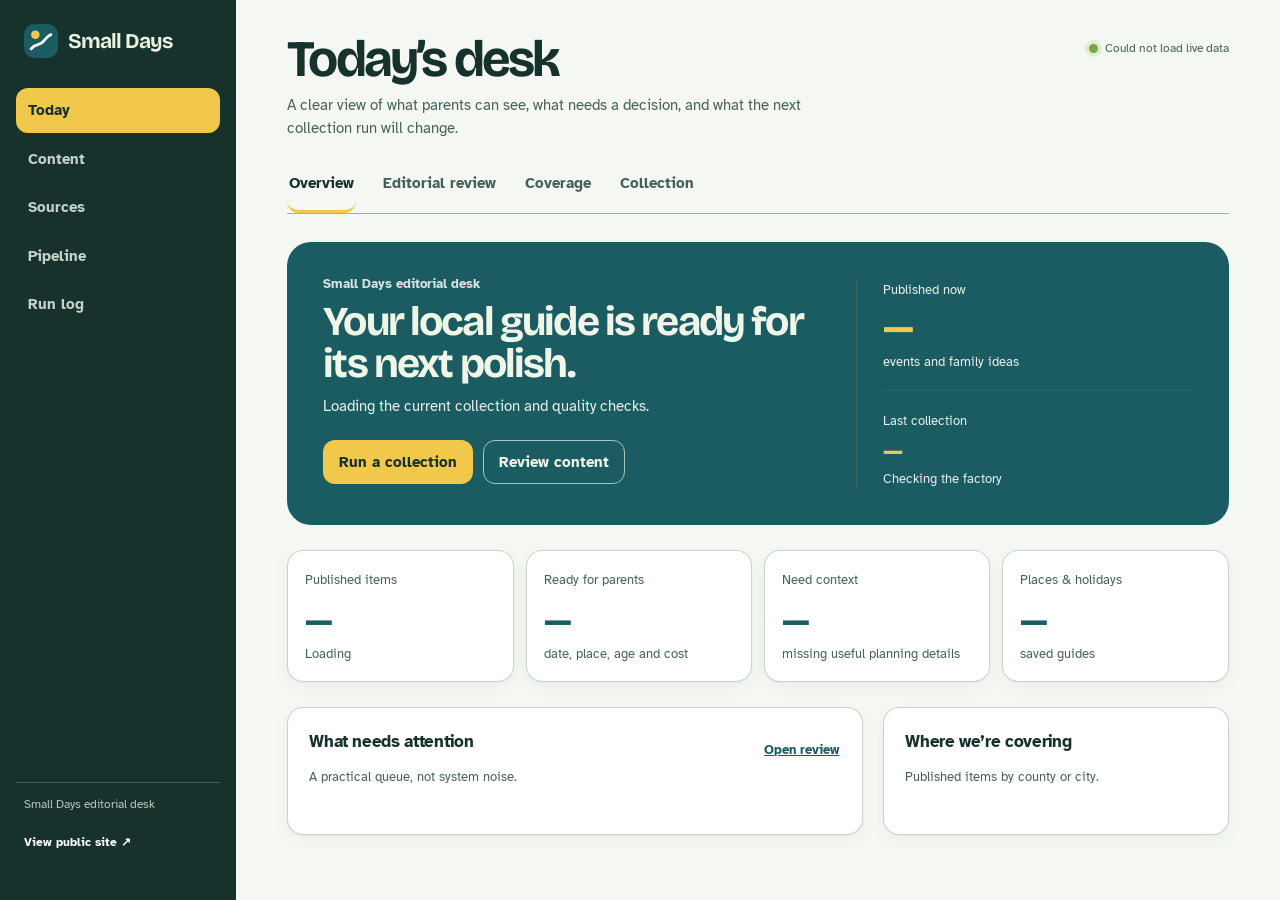
==== web/admin.html @ b8c4c082 "checkpoint: preserve prior session's audit + half-built social ingestion Uncommitted on disk before " ====
<!doctype html>
<html lang="en">
  <head>
    <meta charset="utf-8" />
    <meta name="viewport" content="width=device-width,initial-scale=1" />
    <meta name="theme-color" content="#1B5C63" />
    <title>Small Days — Editor desk</title>
    <link rel="preconnect" href="https://fonts.googleapis.com" />
    <link rel="preconnect" href="https://fonts.gstatic.com" crossorigin />
    <link
      href="https://fonts.googleapis.com/css2?family=Atkinson+Hyperlegible:wght@400;700&family=Bricolage+Grotesque:opsz,wght@12..96,500;12..96,600;12..96,700&display=swap"
      rel="stylesheet"
    />
    <link rel="icon" href="assets/small-days-mark.svg" type="image/svg+xml" />
    <style>
      :root {
        --ink: #143d35;
        --ink2: #24574b;
        --lime: #c5ec70;
        --paper: #f7f6ef;
        --white: #fffefa;
        --mist: #e7eee8;
        --line: #cbd8cf;
        --quiet: #64776f;
        --red: #a94636;
        --amber: #a8791b;
      }
      * {
        box-sizing: border-box;
      }
      body {
        margin: 0;
        background: var(--paper);
        color: var(--ink);
        font:
          15px/1.45 "DM Sans",
          sans-serif;
      }
      button,
      input {
        font: inherit;
      }
      button {
        cursor: pointer;
      }
      a {
        color: inherit;
      }
      .shell {
        min-height: 100vh;
        display: grid;
        grid-template-columns: 236px minmax(0, 1fr);
      }
      .rail {
        background: var(--ink);
        color: #eaf2df;
        padding: 24px 16px;
        display: flex;
        flex-direction: column;
        gap: 30px;
        position: sticky;
        top: 0;
        height: 100vh;
      }
      .brand {
        display: flex;
        align-items: center;
        gap: 10px;
        padding: 0 8px;
        font:
          700 20px/1 Fraunces,
          serif;
        letter-spacing: -0.04em;
      }
      .mark {
        display: grid;
        place-items: center;
        width: 29px;
        height: 29px;
        border-radius: 50% 50% 43% 50%;
        background: var(--lime);
        color: var(--ink);
        font:
          700 21px/1 Fraunces,
          serif;
      }
      .nav {
        display: grid;
        gap: 4px;
      }
      .nav button {
        text-align: left;
        border: 0;
        border-radius: 9px;
        background: transparent;
        color: #c2d2c7;
        padding: 11px 12px;
        font-weight: 600;
      }
      .nav button:hover {
        background: #24574b;
        color: #fff;
      }
      .nav button.active {
        background: var(--lime);
        color: var(--ink);
      }
      .rail-foot {
        margin-top: auto;
        padding: 12px 8px;
        border-top: 1px solid #346257;
        color: #b7c8ba;
        font-size: 12px;
      }
      .rail-foot a {
        display: block;
        margin-top: 7px;
        color: #fff;
        text-decoration: none;
        font-weight: 700;
      }
      .page {
        min-width: 0;
        padding: 34px clamp(18px, 4vw, 58px) 56px;
        max-width: 1500px;
      }
      .top {
        display: flex;
        justify-content: space-between;
        gap: 20px;
        align-items: flex-start;
        margin-bottom: 30px;
      }
      h1 {
        margin: 0;
        font:
          600 clamp(34px, 4vw, 54px) / 0.98 Fraunces,
          serif;
        letter-spacing: -0.055em;
      }
      .sub {
        margin: 10px 0 0;
        max-width: 580px;
        color: var(--quiet);
      }
      .live {
        display: flex;
        align-items: center;
        gap: 7px;
        white-space: nowrap;
        padding-top: 5px;
        color: var(--quiet);
        font-size: 12px;
      }
      .dot {
        width: 9px;
        height: 9px;
        border-radius: 50%;
        background: #75a74a;
        box-shadow: 0 0 0 4px #e1efd0;
      }
      .tabs {
        display: flex;
        gap: 5px;
        border-bottom: 1px solid var(--line);
        margin-bottom: 28px;
        overflow: auto;
      }
      .tab {
        border: 0;
        background: none;
        padding: 0 2px 12px;
        margin-right: 20px;
        color: var(--quiet);
        font-weight: 600;
        white-space: nowrap;
        border-bottom: 3px solid transparent;
      }
      .tab.active {
        color: var(--ink);
        border-color: var(--lime);
      }
      .view {
        display: none;
      }
      .view.active {
        display: block;
      }
      .hero {
        background: var(--ink);
        color: #eff6e8;
        border-radius: 20px;
        padding: clamp(22px, 3vw, 36px);
        display: grid;
        grid-template-columns: minmax(0, 1.2fr) minmax(230px, 0.8fr);
        gap: 28px;
        margin-bottom: 25px;
      }
      .eyebrow {
        color: #a9c6b6;
        font:
          500 11px/1 "DM Mono",
          monospace;
      }
      .hero h2 {
        margin: 10px 0;
        font:
          600 clamp(26px, 3.2vw, 41px) / 1.02 Fraunces,
          serif;
        letter-spacing: -0.045em;
      }
      .hero p {
        color: #c5d7cc;
        max-width: 570px;
        margin: 0;
      }
      .actions {
        margin-top: 23px;
        display: flex;
        gap: 10px;
        flex-wrap: wrap;
      }
      .button {
        min-height: 43px;
        border: 1px solid transparent;
        border-radius: 9px;
        padding: 0 15px;
        font-weight: 700;
      }
      .primary {
        background: var(--lime);
        color: var(--ink);
      }
      .secondary {
        background: transparent;
        border-color: #608074;
        color: #eff6e8;
      }
      .pulse {
        align-self: end;
        border-left: 1px solid #38665a;
        padding-left: 26px;
      }
      .pulse b {
        display: block;
        margin: 7px 0 3px;
        font:
          600 39px/1 Fraunces,
          serif;
        color: var(--lime);
        letter-spacing: -0.05em;
      }
      .pulse span {
        color: #b9cfc0;
        font-size: 13px;
      }
      .pulse hr {
        border: 0;
        border-top: 1px solid #38665a;
        margin: 18px 0;
      }
      .metrics {
        display: grid;
        grid-template-columns: repeat(4, 1fr);
        gap: 12px;
        margin: 0 0 25px;
      }
      .metric,
      .panel {
        background: var(--white);
        border: 1px solid var(--line);
        border-radius: 14px;
      }
      .metric {
        padding: 17px;
        min-height: 123px;
      }
      .metric b {
        display: block;
        margin: 12px 0 4px;
        font:
          600 35px/1 Fraunces,
          serif;
        letter-spacing: -0.05em;
      }
      .metric span {
        color: var(--quiet);
        font-size: 13px;
      }
      .good {
        color: #477a41;
      }
      .warn {
        color: var(--amber);
      }
      .two {
        display: grid;
        grid-template-columns: 1.25fr 0.75fr;
        gap: 20px;
      }
      .panel {
        padding: 21px;
        min-width: 0;
      }
      .panel h3 {
        margin: 0;
        font-size: 17px;
        letter-spacing: -0.02em;
      }
      .head {
        display: flex;
        gap: 10px;
        justify-content: space-between;
        align-items: start;
        margin-bottom: 10px;
      }
      .muted,
      .section-copy {
        color: var(--quiet);
        font-size: 13px;
      }
      .link {
        border: 0;
        background: none;
        color: var(--ink2);
        text-decoration: underline;
        font-size: 13px;
        font-weight: 700;
        padding: 2px;
      }
      .queue {
        display: grid;
      }
      .queue-item {
        display: grid;
        grid-template-columns: 9px minmax(0, 1fr) auto;
        align-items: center;
        gap: 11px;
        padding: 14px 0;
        border-top: 1px solid var(--mist);
      }
      .queue-item:first-child {
        border-top: 0;
      }
      .flag {
        width: 8px;
        height: 8px;
        border-radius: 50%;
        background: var(--amber);
      }
      .flag.red {
        background: var(--red);
      }
      .queue-title {
        font-weight: 700;
      }
      .queue-detail {
        color: var(--quiet);
        font-size: 12px;
        margin-top: 2px;
      }
      .count {
        font:
          500 12px/1 "DM Mono",
          monospace;
        color: var(--quiet);
      }
      .coverage {
        padding-top: 3px;
        display: grid;
        gap: 14px;
      }
      .coverage-row {
        display: grid;
        grid-template-columns: 92px 1fr 32px;
        gap: 10px;
        align-items: center;
        font-size: 13px;
      }
      .bar {
        height: 7px;
        background: var(--mist);
        border-radius: 99px;
        overflow: hidden;
      }
      .bar i {
        display: block;
        height: 100%;
        background: var(--ink2);
        border-radius: 99px;
      }
      .coverage-row em {
        font-style: normal;
        color: var(--quiet);
        text-align: right;
        font:
          11px "DM Mono",
          monospace;
      }
      .section-title {
        margin: 0 0 6px;
        font:
          600 29px/1 Fraunces,
          serif;
        letter-spacing: -0.04em;
      }
      .section-copy {
        margin: 0 0 20px;
      }
      .filterbar {
        display: flex;
        gap: 9px;
        justify-content: space-between;
        align-items: center;
        margin-bottom: 17px;
        flex-wrap: wrap;
      }
      .search {
        min-height: 42px;
        width: min(100%, 340px);
        padding: 0 12px;
        border: 1px solid var(--line);
        border-radius: 8px;
        background: #fff;
        color: var(--ink);
      }
      .filters {
        display: flex;
        gap: 7px;
        flex-wrap: wrap;
      }
      .chip {
        border: 1px solid var(--line);
        background: #fff;
        border-radius: 99px;
        padding: 7px 11px;
        color: var(--ink);
        font-size: 12px;
        font-weight: 600;
      }
      .chip.active {
        background: var(--ink);
        color: #fff;
        border-color: var(--ink);
      }
      .table-wrap {
        overflow: auto;
        border: 1px solid var(--line);
        border-radius: 12px;
        background: var(--white);
      }
      table {
        border-collapse: collapse;
        width: 100%;
        min-width: 700px;
      }
      th {
        text-align: left;
        color: var(--quiet);
        font:
          500 10px "DM Mono",
          monospace;
        letter-spacing: 0.03em;
        padding: 13px 15px;
        border-bottom: 1px solid var(--line);
      }
      td {
        padding: 14px 15px;
        border-bottom: 1px solid var(--mist);
        vertical-align: top;
      }
      tr:last-child td {
        border: 0;
      }
      .item-title {
        font-weight: 700;
        max-width: 330px;
      }
      .item-sub {
        font-size: 12px;
        color: var(--quiet);
        margin-top: 3px;
        max-width: 380px;
        white-space: nowrap;
        overflow: hidden;
        text-overflow: ellipsis;
      }
      .tag {
        display: inline-block;
        padding: 3px 7px;
        border-radius: 5px;
        background: var(--mist);
        color: var(--ink2);
        font-size: 11px;
        font-weight: 700;
      }
      .tag.missing {
        background: #f8edd0;
        color: #855e13;
      }
      .status {
        font:
          500 11px "DM Mono",
          monospace;
      }
      .status.ok {
        color: #477a41;
      }
      .status.issue {
        color: var(--amber);
      }
      .source-grid {
        display: grid;
        grid-template-columns: repeat(3, 1fr);
        gap: 12px;
      }
      .source {
        border: 1px solid var(--line);
        border-radius: 12px;
        padding: 16px;
        background: var(--white);
      }
      .source b {
        display: block;
        font-size: 15px;
      }
      .source p {
        font-size: 12px;
        color: var(--quiet);
        margin: 4px 0 13px;
      }
      .source a {
        font-size: 12px;
        color: var(--ink2);
        word-break: break-word;
      }
      .source-meta {
        display: flex;
        justify-content: space-between;
        gap: 5px;
        border-top: 1px solid var(--mist);
        padding-top: 10px;
        font-size: 11px;
        color: var(--quiet);
      }
      .stage {
        display: grid;
        grid-template-columns: 24px 1fr auto;
        gap: 11px;
        padding: 15px 0;
        border-bottom: 1px solid var(--mist);
        align-items: center;
      }
      .stage:last-child {
        border: 0;
      }
      .stage-num {
        font:
          500 11px "DM Mono",
          monospace;
        color: var(--quiet);
      }
      .stage b {
        font-size: 14px;
      }
      .stage span {
        font-size: 12px;
        color: var(--quiet);
      }
      .log {
        max-height: 440px;
        overflow: auto;
        background: #102d27;
        color: #d8e6d6;
        border-radius: 10px;
        padding: 16px;
        font:
          12px/1.7 "DM Mono",
          monospace;
        white-space: pre-wrap;
      }
      .empty {
        padding: 30px;
        color: var(--quiet);
        text-align: center;
      }
      .toast {
        position: fixed;
        right: 18px;
        bottom: 18px;
        z-index: 5;
        background: var(--ink);
        color: #fff;
        padding: 12px 15px;
        border-radius: 9px;
        box-shadow: 0 10px 24px #173f3533;
        display: none;
      }
      .toast.show {
        display: block;
      }
      @media (max-width: 900px) {
        .shell {
          grid-template-columns: 1fr;
        }
        .rail {
          height: auto;
          position: static;
          padding: 15px 17px;
          gap: 13px;
        }
        .rail-foot {
          display: none;
        }
        .nav {
          display: flex;
          overflow: auto;
          margin: 0 -5px;
        }
        .nav button {
          white-space: nowrap;
          padding: 8px 10px;
        }
        .page {
          padding: 25px 18px 44px;
        }
        .hero,
        .two {
          grid-template-columns: 1fr;
        }
        .pulse {
          border-left: 0;
          border-top: 1px solid #38665a;
          padding: 18px 0 0;
        }
        .metrics {
          grid-template-columns: repeat(2, 1fr);
        }
        .source-grid {
          grid-template-columns: repeat(2, 1fr);
        }
      }
      @media (max-width: 520px) {
        .top {
          display: block;
        }
        .live {
          margin-top: 12px;
        }
        .metric {
          padding: 14px;
          min-height: 110px;
        }
        .metric b {
          font-size: 29px;
        }
        .hero {
          border-radius: 15px;
          padding: 21px;
        }
        .tabs {
          margin-right: -18px;
        }
        .source-grid {
          grid-template-columns: 1fr;
        }
        .button {
          flex: 1;
        }
        .filterbar {
          align-items: stretch;
        }
        .search {
          width: 100%;
        }
      }
      @media (prefers-reduced-motion: reduce) {
        * {
          scroll-behavior: auto !important;
          transition: none !important;
        }
      }
    </style>
    <link rel="stylesheet" href="admin-brand.css?v=2" />
  </head>
  <body>
    <div class="shell">
      <aside class="rail">
        <div class="brand">
          <span class="mark"><img src="assets/small-days-mark.svg" alt="" /></span>
          Small Days
        </div>
        <nav class="nav" aria-label="Editor desk">
          <button class="active" data-view="desk">Today</button
          ><button data-view="content">Content</button
          ><button data-view="sources">Sources</button
          ><button data-view="pipeline">Pipeline</button
          ><button data-view="logs">Run log</button>
        </nav>
        <div class="rail-foot">
          Small Days editorial desk<a href="/kidsevents/" target="_blank" rel="noopener"
            >View public site ↗</a
          >
        </div>
      </aside>
      <main class="page">
        <header class="top">
          <div>
            <h1 id="page-title">Today’s desk</h1>
            <p class="sub" id="page-subtitle">
              A clear view of what parents can see, what needs a decision, and
              what the next collection run will change.
            </p>
          </div>
          <div class="live">
            <i class="dot"></i><span id="refresh-label">Loading live data</span>
          </div>
        </header>
        <div class="tabs">
          <button class="tab active" data-view="desk">Overview</button
          ><button class="tab" data-view="content">Editorial review</button
          ><button class="tab" data-view="sources">Coverage</button
          ><button class="tab" data-view="pipeline">Collection</button>
        </div>
        <section class="view active" id="view-desk">
          <div class="hero">
            <div>
              <div class="eyebrow">Small Days editorial desk</div>
              <h2 id="desk-title">
                Your local guide is ready for its next polish.
              </h2>
              <p id="desk-copy">
                Loading the current collection and quality checks.
              </p>
              <div class="actions">
                <button class="button primary run">Run a collection</button
                ><button class="button secondary" data-view="content">
                  Review content
                </button>
              </div>
            </div>
            <aside class="pulse">
              <span>Published now</span><b id="hero-total">—</b
              ><span>events and family ideas</span>
              <hr />
              <span>Last collection</span
              ><b id="hero-last" style="font-size: 25px">—</b
              ><span id="hero-result">Checking the factory</span>
            </aside>
          </div>
          <div class="metrics">
            <article class="metric">
              <span>Published items</span><b id="m-total">—</b
              ><span id="m-total-note">Loading</span>
            </article>
            <article class="metric">
              <span>Ready for parents</span><b class="good" id="m-ready">—</b
              ><span>date, place, age and cost</span>
            </article>
            <article class="metric">
              <span>Need context</span><b class="warn" id="m-context">—</b
              ><span>missing useful planning details</span>
            </article>
            <article class="metric">
              <span>Places & holidays</span><b id="m-holidays">—</b
              ><span>saved guides</span>
            </article>
          </div>
          <div class="two">
            <section class="panel">
              <div class="head">
                <div>
                  <h3>What needs attention</h3>
                  <p class="muted">A practical queue, not system noise.</p>
                </div>
                <button class="link" data-view="content">Open review</button>
              </div>
              <div class="queue" id="attention"></div>
            </section>
            <section class="panel">
              <div class="head">
                <div>
                  <h3>Where we’re covering</h3>
                  <p class="muted">Published items by county or city.</p>
                </div>
              </div>
              <div class="coverage" id="coverage"></div>
            </section>
          </div>
        </section>
        <section class="view" id="view-content">
          <h2 class="section-title">Editorial review</h2>
          <p class="section-copy">
            Check the facts families use to choose: timing, place, age fit,
            price and original source.
          </p>
          <div class="filterbar">
            <input
              class="search"
              id="search"
              aria-label="Search title, place or county"
              placeholder="Search title, place, county…"
              type="search"
            />
            <div class="filters">
              <button class="chip active" data-filter="all">
                All <span id="all-count"></span></button
              ><button class="chip" data-filter="needs">
                Need details <span id="need-count"></span></button
              ><button class="chip" data-filter="ready">Ready</button>
            </div>
          </div>
          <div class="table-wrap">
            <table>
              <thead>
                <tr>
                  <th>Listing</th>
                  <th>When</th>
                  <th>Family details</th>
                  <th>Source</th>
                  <th>Quality</th>
                </tr>
              </thead>
              <tbody id="events"></tbody>
            </table>
          </div>
        </section>
        <section class="view" id="view-sources">
          <h2 class="section-title">Coverage map</h2>
          <p class="section-copy">
            These sites currently feed discovery. Being listed here does not
            make an item publish-ready.
          </p>
          <div class="metrics">
            <article class="metric">
              <span>Discovery sources</span><b id="s-total">—</b
              ><span>across <span id="s-regions">—</span> regions</span>
            </article>
            <article class="metric">
              <span>Sources represented</span><b id="s-used">—</b
              ><span>in published content</span>
            </article>
            <article class="metric">
              <span>Social import</span><b class="warn">Paused</b
              ><span>awaiting account session</span>
            </article>
            <article class="metric">
              <span>Holidays</span><b id="s-holidays">—</b
              ><span>curated ideas</span>
            </article>
          </div>
          <div class="source-grid" id="sources"></div>
        </section>
        <section class="view" id="view-pipeline">
          <div class="head">
            <div>
              <h2 class="section-title">Collection run</h2>
              <p class="section-copy">
                Web discovery and extraction only. Social collections remain in
                review until account access is restored.
              </p>
            </div>
            <button class="button primary run">Run a collection</button>
          </div>
          <div class="two">
            <section class="panel">
              <h3>Run status</h3>
              <div id="stages"></div>
            </section>
            <section class="panel">
              <h3>Recent runs</h3>
              <div id="history"></div>
            </section>
          </div>
        </section>
        <section class="view" id="view-logs">
          <div class="head">
            <div>
              <h2 class="section-title">Run log</h2>
              <p class="section-copy">
                The latest collection output, useful when a source needs
                attention.
              </p>
            </div>
            <button class="button secondary" id="refresh-log">Refresh</button>
          </div>
          <div class="log" id="log">Loading…</div>
        </section>
      </main>
    </div>
    <div class="toast" id="toast" role="status" aria-live="polite"></div>
    <script>
      (() => {
        const match = location.pathname.match(/^(.*)\/admin/),
          API = match ? match[1] : "";
        $ = (s) => document.querySelector(s);
        const esc = (v) =>
          String(v || "").replace(
            /[&<>"']/g,
            (c) =>
              ({ "&": "&amp;", "<": "&lt;", ">": "&gt;", '"': "&quot;" })[c],
          );
        let S = { events: [], sources: [], holidays: [], filter: "all" };
        const get = async (u, o) => {
            let r = await fetch(u, o);
            if (!r.ok) throw Error(r.status);
            return r.json();
          },
          src = (e) =>
            (e.source || "Unknown").split(":")[0].replace(/[_-]/g, " "),
          place = (e) => !!(e.venue_name || e.city || e.county),
          ready = (e) => !!(e.start_date && place(e) && e.age_group && e.cost),
          ago = (v) => {
            if (!v) return "Not recorded";
            let n = Date.now() - new Date(v);
            let h = Math.floor(n / 36e5);
            return h < 1
              ? "just now"
              : h < 24
                ? h + "h ago"
                : Math.floor(h / 24) + "d ago";
          },
          toast = (t) => {
            let e = $("#toast");
            e.textContent = t;
            e.classList.add("show");
            setTimeout(() => e.classList.remove("show"), 3500);
          };
        function view(n) {
          document
            .querySelectorAll(".view")
            .forEach((e) => e.classList.toggle("active", e.id === "view-" + n));
          document.querySelectorAll("[data-view]").forEach((e) => {
            const active = e.dataset.view === n;
            e.classList.toggle("active", active);
            e.setAttribute("aria-pressed", String(active));
          });
          let x = {
            desk: [
              "Today’s desk",
              "A clear view of what parents can see, what needs a decision, and what the next collection run will change.",
            ],
            content: [
              "Editorial review",
              "The details that turn a listing into a confident family plan.",
            ],
            sources: [
              "Coverage map",
              "See what is feeding Small Days and where the feed is thin.",
            ],
            pipeline: [
              "Collection run",
              "Run and monitor the web collection pipeline.",
            ],
            logs: ["Run log", "The latest system output, in one place."],
          }[n];
          $("#page-title").textContent = x[0];
          $("#page-subtitle").textContent = x[1];
          if (n === "logs") logs();
          scrollTo({ top: 0 });
        }
        function dashboard() {
          let e = S.events,
            total = e.length,
            date = e.filter((x) => x.start_date).length,
            loc = e.filter(place).length,
            age = e.filter((x) => x.age_group).length,
            cost = e.filter((x) => x.cost).length,
            full = e.filter(ready).length;
          $("#hero-total").textContent = total;
          $("#hero-last").textContent = ago(S.status?.last_run);
          $("#hero-result").textContent =
            S.status?.last_run_result ||
            (S.status?.factory_timer === "active"
              ? "Scheduled collection is on"
              : "Collection is not scheduled");
          $("#m-total").textContent = total;
          $("#m-total-note").textContent =
            `from ${Object.keys(S.stats?.sources_by_type || {}).length} represented sources`;
          $("#m-ready").textContent = full;
          $("#m-context").textContent = total - full;
          $("#m-holidays").textContent = S.holidays.length;
          $("#desk-title").textContent = total
            ? `${total} things to do are live. Make the next run more useful, not just bigger.`
            : "Start with a first collection of family plans.";
          $("#desk-copy").textContent = total
            ? `${date} have a date, ${loc} have a place and ${full} have the full parent-facing essentials.`
            : "Run a collection to build the first editorial queue.";
          let q = [
            [
              "Listings without a date",
              total - date,
              "Families cannot plan these yet",
              "red",
            ],
            [
              "Listings without an age range",
              total - age,
              "Add a broad fit such as “3–7” or “all ages”",
              "",
            ],
            [
              "Listings without price details",
              total - cost,
              "Add free, paid or “check source”",
              "",
            ],
            [
              "Listings without a usable location",
              total - loc,
              "Add a venue, town or county",
              "",
            ],
          ];
          $("#attention").innerHTML = q
            .map(
              (x) =>
                `<div class="queue-item"><i class="flag ${x[3]}"></i><div><div class="queue-title">${x[0]}</div><div class="queue-detail">${x[2]}</div></div><span class="count">${x[1]}</span></div>`,
            )
            .join("");
          let g = {};
          e.forEach((x) => {
            let k = x.county || x.city || "Location missing";
            g[k] = (g[k] || 0) + 1;
          });
          let m = Math.max(1, ...Object.values(g));
          $("#coverage").innerHTML =
            Object.entries(g)
              .sort((a, b) => b[1] - a[1])
              .slice(0, 6)
              .map(
                ([k, v]) =>
                  `<div class="coverage-row"><span>${esc(k)}</span><div class="bar"><i style="width:${(100 * v) / m}%"></i></div><em>${v}</em></div>`,
              )
              .join("") ||
            '<div class="empty">No locations available yet.</div>';
        }
        function events() {
          let q = $("#search").value.toLowerCase(),
            e = S.events.filter((x) => {
              let t = [
                x.title,
                x.venue_name,
                x.city,
                x.county,
                x.description,
                src(x),
              ]
                .join(" ")
                .toLowerCase();
              return (
                (!q || t.includes(q)) &&
                (S.filter === "all" ||
                  (S.filter === "ready" && ready(x)) ||
                  (S.filter === "needs" && !ready(x)))
              );
            });
          $("#all-count").textContent = S.events.length;
          $("#need-count").textContent = S.events.filter(
            (x) => !ready(x),
          ).length;
          $("#events").innerHTML =
            e
              .slice(0, 150)
              .map((x) => {
                let d = [
                  x.age_group && `Ages ${x.age_group}`,
                  x.cost || "Cost to check",
                  place(x)
                    ? x.venue_name || x.city || x.county
                    : "Place to add",
                ].filter(Boolean);
                return `<tr><td><div class="item-title">${esc(x.title || "Untitled")}</div><div class="item-sub">${esc(x.description || "No description")}</div></td><td>${x.start_date ? esc(x.start_date) : '<span class="tag missing">Date needed</span>'}</td><td>${d.map((v) => `<span class="tag ${v === "Cost to check" || v === "Place to add" ? "missing" : ""}">${esc(v)}</span>`).join(" ")}</td><td><div class="item-sub">${esc(src(x))}</div><a class="item-sub" href="${esc(x.url)}" target="_blank">Original link ↗</a></td><td><span class="status ${ready(x) ? "ok" : "issue"}">${ready(x) ? "Ready" : "Needs details"}</span></td></tr>`;
              })
              .join("") ||
            '<tr><td colspan="5" class="empty">No listings match this view.</td></tr>';
        }
        function sources() {
          let a = S.sources,
            r = new Set(a.map((x) => x.city).filter(Boolean));
          $("#s-total").textContent = a.length;
          $("#s-regions").textContent = r.size;
          $("#s-used").textContent = Object.keys(
            S.stats?.sources_by_type || {},
          ).length;
          $("#s-holidays").textContent = S.holidays.length;
          $("#sources").innerHTML =
            a
              .map(
                (x) =>
                  `<article class="source"><b>${esc(x.name || x.type || "Source")}</b><p>${esc(x.city || "Ireland")} · ${esc(x.type || "web")}</p><a href="${esc(x.url)}" target="_blank">${esc(x.url)}</a><div class="source-meta"><span>Discovery enabled</span><span>Web</span></div></article>`,
              )
              .join("") || '<div class="empty">No sources loaded.</div>';
        }
        function renderPipeline() {
          let p = S.pipeline || {},
            a = [
              ["Discover URLs", p.url_discovery],
              ["Crawl source pages", p.crawling],
              ["Extract event details", p.extraction],
              ["Remove duplicates", p.deduplication],
              ["Publish feed", p.output],
            ];
          $("#stages").innerHTML = a
            .map(
              (x, i) =>
                `<div class="stage"><span class="stage-num">0${i + 1}</span><div><b>${x[0]}</b><br><span>${x[1] === "idle" ? "Waiting for the next collection" : x[1] || "Unknown"}</span></div><span class="status ${x[1] === "error" ? "issue" : "ok"}">${esc(x[1] || "idle")}</span></div>`,
            )
            .join("");
          a = p.history || [];
          $("#history").innerHTML = a.length
            ? a
                .slice()
                .reverse()
                .map(
                  (x) =>
                    `<div class="stage"><span class="stage-num">${x.success ? "OK" : "NO"}</span><div><b>${esc(x.time)}</b><br><span>${x.events_count || 0} items · ${x.sources_count || 0} sources · ${esc(x.duration || "—")}</span></div><span class="status ${x.success ? "ok" : "issue"}">${x.success ? "Complete" : "Failed"}</span></div>`,
                )
                .join("")
            : '<div class="empty">No collection history yet.</div>';
        }
        async function logs() {
          try {
            $("#log").textContent = (
              await get(API + "/admin/api/logs")
            ).lines.join("\n");
          } catch (e) {
            $("#log").textContent = "Could not load the run log.";
          }
        }
        async function run() {
          let b = [...document.querySelectorAll(".run")];
          b.forEach((x) => {
            x.disabled = true;
            x.textContent = "Collection running…";
          });
          try {
            let d = await get(API + "/admin/api/pipeline/run", {
              method: "POST",
            });
            toast(d.message || "Collection started");
            let t = setInterval(async () => {
              let x = await get(API + "/admin/api/pipeline/run");
              if (x.status !== "running") {
                clearInterval(t);
                b.forEach((y) => {
                  y.disabled = false;
                  y.textContent = "Run a collection";
                });
                load();
                toast(
                  x.success
                    ? "Collection complete"
                    : "Collection finished — check the run log",
                );
              }
            }, 4000);
          } catch (e) {
            toast("Could not start collection");
            b.forEach((x) => {
              x.disabled = false;
              x.textContent = "Run a collection";
            });
          }
        }
        async function load() {
          try {
            let [stats, status, pipeline, sourceData, holidays] =
              await Promise.all([
                get(API + "/admin/api/stats"),
                get(API + "/admin/api/status"),
                get(API + "/admin/api/pipeline"),
                get(API + "/admin/api/sources"),
                get(API + "/api/holidays"),
              ]);
            S = {
              ...S,
              stats,
              status,
              pipeline,
              sources: sourceData.sources || [],
              events: stats.all_events || [],
              holidays: Array.isArray(holidays)
                ? holidays
                : holidays.holidays || [],
            };
            dashboard();
            events();
            sources();
            renderPipeline();
            $("#refresh-label").textContent =
              "Updated " +
              new Date().toLocaleTimeString([], {
                hour: "2-digit",
                minute: "2-digit",
              });
          } catch (e) {
            $("#refresh-label").textContent = "Could not load live data";
            console.error(e);
          }
        }
        document
          .querySelectorAll("[data-view]")
          .forEach((x) =>
            x.addEventListener("click", () => view(x.dataset.view)),
          );
        $("#search").addEventListener("input", events);
        document.querySelectorAll(".chip").forEach((x) =>
          x.addEventListener("click", () => {
            S.filter = x.dataset.filter;
            document
              .querySelectorAll(".chip")
              .forEach((y) => {
                const active = x === y;
                y.classList.toggle("active", active);
                y.setAttribute("aria-pressed", String(active));
              });
            events();
          }),
        );
        document
          .querySelectorAll(".run")
          .forEach((x) => x.addEventListener("click", run));
        $("#refresh-log").addEventListener("click", logs);
        view("desk");
        document.querySelectorAll(".chip").forEach((chip) =>
          chip.setAttribute(
            "aria-pressed",
            String(chip.classList.contains("active")),
          ),
        );
        load();
        setInterval(load, 60000);
      })();
    </script>
  </body>
</html>
---- web/admin-brand.css ----
:root{--ink:#17312d;--ink2:#1b5c63;--lime:#f1c84b;--paper:#f5f7f2;--white:#fff;--mist:#dde8d7;--line:#9fb2aa;--quiet:#46615b;--red:#a23f3a;--amber:#8c6500}
html,body,.shell{max-width:100%;overflow-x:hidden}.rail{min-width:0}.rail-foot a{display:inline-flex;align-items:center;min-height:44px}
html{-webkit-font-smoothing:antialiased;text-rendering:optimizeLegibility}body{font:15px/1.5 "Atkinson Hyperlegible",Arial,sans-serif}.rail{background:#17312d}.brand{gap:10px;font:700 21px/1 "Bricolage Grotesque",Arial,sans-serif;letter-spacing:-.045em}.mark{width:34px;height:34px;border-radius:11px;background:transparent}.mark img{display:block;width:34px;height:34px}
.nav button{min-height:44px;border-radius:12px;font-weight:700}.nav button:hover{background:#24554e}.nav button.active{background:var(--lime);color:var(--ink)}h1,.hero h2,.section-title,.metric b,.pulse b{font-family:"Bricolage Grotesque",Arial,sans-serif;font-weight:700}.hero{background:#1b5c63;border-radius:24px}.eyebrow{color:#d5e4df;font:700 13px/1 "Atkinson Hyperlegible",Arial,sans-serif}.hero p,.pulse span{color:#e5efeb}.pulse b{color:var(--lime)}
.button,.search,.tab,.link{min-height:44px;border-radius:12px}.primary{background:var(--lime)}.secondary{border-color:#a8c7c0}.metric,.panel,.source,.table-wrap{border-color:rgba(70,97,91,.28);border-radius:16px;box-shadow:0 1px 2px rgba(23,49,45,.04),0 6px 18px rgba(23,49,45,.04)}.metric b{color:var(--ink2)}.chip{min-height:44px;border-radius:999px}.chip.active{background:var(--ink2)}.bar i{background:var(--ink2)}
button:active,a:active{transform:scale(.98)}button:focus-visible,a:focus-visible,input:focus-visible{outline:3px solid var(--lime);outline-offset:3px;box-shadow:0 0 0 1px var(--ink)}
@media(max-width:520px){.rail .nav{display:grid;grid-template-columns:repeat(5,minmax(0,1fr));gap:2px;overflow:visible}.rail .nav button{padding:8px 3px;text-align:center;font-size:13px}.tabs{display:grid;grid-template-columns:.8fr 1.4fr .9fr .9fr;gap:2px;margin-right:0;overflow:visible}.tab{margin-right:0;padding-inline:2px;font-size:12px;text-align:center}}
@media(prefers-reduced-motion:reduce){*{transition-duration:.01ms!important;animation-duration:.01ms!important}}
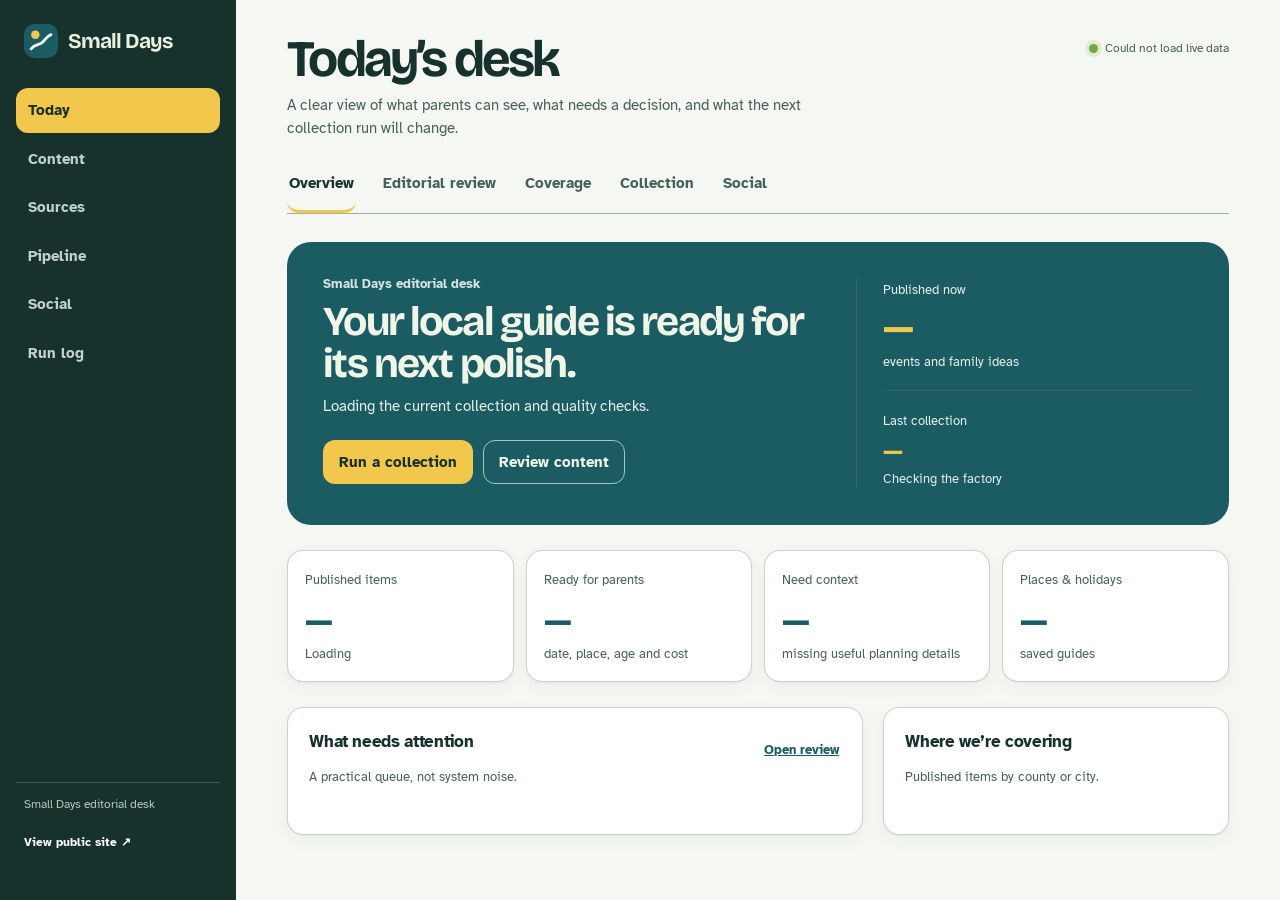
==== commit f7412cc0: "social: replace broken IG/TikTok scrapers with a mini-PC → staging → review path The three in-repo s" ====
--- a/web/admin.html
+++ b/web/admin.html
@@ -695,6 +695,7 @@
           ><button data-view="content">Content</button
           ><button data-view="sources">Sources</button
           ><button data-view="pipeline">Pipeline</button
+          ><button data-view="social">Social</button
           ><button data-view="logs">Run log</button>
         </nav>
         <div class="rail-foot">
@@ -720,7 +721,8 @@
           <button class="tab active" data-view="desk">Overview</button
           ><button class="tab" data-view="content">Editorial review</button
           ><button class="tab" data-view="sources">Coverage</button
-          ><button class="tab" data-view="pipeline">Collection</button>
+          ><button class="tab" data-view="pipeline">Collection</button
+          ><button class="tab" data-view="social">Social</button>
         </div>
         <section class="view active" id="view-desk">
           <div class="hero">
@@ -871,6 +873,50 @@
               <h3>Recent runs</h3>
               <div id="history"></div>
             </section>
+          </div>
+        </section>
+        <section class="view" id="view-social">
+          <div class="head">
+            <div>
+              <h2 class="section-title">Social review</h2>
+              <p class="section-copy">
+                Saved collections and tag searches are read on the mini PC and
+                arrive here as candidates. Nothing publishes until you approve
+                it.
+              </p>
+            </div>
+            <button class="button secondary" id="refresh-social">Refresh</button>
+          </div>
+          <div class="metrics">
+            <article class="metric">
+              <span>Waiting for review</span><b class="warn" id="soc-total">—</b
+              ><span>Instagram and TikTok candidates</span>
+            </article>
+          </div>
+          <div class="two">
+            <section class="panel">
+              <div class="head">
+                <div>
+                  <h3>Where they came from</h3>
+                  <p class="muted">Collection or tag that surfaced each post.</p>
+                </div>
+              </div>
+              <div class="coverage" id="soc-found-via"></div>
+            </section>
+          </div>
+          <div class="table-wrap">
+            <table>
+              <thead>
+                <tr>
+                  <th>Post</th>
+                  <th>Platform</th>
+                  <th>Found via</th>
+                  <th>Captured</th>
+                  <th>Decision</th>
+                </tr>
+              </thead>
+              <tbody id="social"></tbody>
+            </table>
           </div>
         </section>
         <section class="view" id="view-logs">
@@ -952,11 +998,16 @@
               "Collection run",
               "Run and monitor the web collection pipeline.",
             ],
+            social: [
+              "Social review",
+              "Candidates collected from saved collections and tag searches.",
+            ],
             logs: ["Run log", "The latest system output, in one place."],
           }[n];
           $("#page-title").textContent = x[0];
           $("#page-subtitle").textContent = x[1];
           if (n === "logs") logs();
+          if (n === "social") socialQueue();
           scrollTo({ top: 0 });
         }
         function dashboard() {
@@ -1128,6 +1179,66 @@
             $("#log").textContent = "Could not load the run log.";
           }
         }
+        async function socialQueue() {
+          let d;
+          try {
+            d = await get(API + "/admin/api/social/staged");
+          } catch (e) {
+            $("#social").innerHTML =
+              '<tr><td colspan="5" class="empty">Could not load social candidates.</td></tr>';
+            return;
+          }
+          let a = d.candidates || [];
+          $("#soc-total").textContent = d.total || 0;
+          let g = d.found_via || {},
+            m = Math.max(1, ...Object.values(g));
+          $("#soc-found-via").innerHTML =
+            Object.entries(g)
+              .sort((x, y) => y[1] - x[1])
+              .map(
+                ([k, v]) =>
+                  `<div class="coverage-row"><span>${esc(k)}</span><div class="bar"><i style="width:${(100 * v) / m}%"></i></div><em>${v}</em></div>`,
+              )
+              .join("") ||
+            '<div class="empty">Nothing waiting for review.</div>';
+          $("#social").innerHTML =
+            a
+              .map((x) => {
+                let u = esc(x.source_url);
+                return `<tr><td><div class="item-title">${esc(x.author || "Unknown account")}</div><div class="item-sub">${esc((x.caption || "No caption captured").slice(0, 180))}</div><a class="item-sub" href="${u}" target="_blank" rel="noopener">Original post ↗</a></td><td><span class="tag">${esc(x.platform || "social")}</span></td><td>${x.found_via ? esc(x.found_via) : '<span class="tag missing">Unattributed</span>'}</td><td>${esc(x.captured_at || "—")}</td><td><button class="button primary" data-approve="${u}">Approve</button> <button class="button secondary" data-reject="${u}">Reject</button></td></tr>`;
+              })
+              .join("") ||
+            '<tr><td colspan="5" class="empty">No social candidates are waiting for review.</td></tr>';
+        }
+        async function decide(url, action) {
+          let b = [
+            ...document.querySelectorAll(
+              `[data-approve="${CSS.escape(url)}"],[data-reject="${CSS.escape(url)}"]`,
+            ),
+          ];
+          b.forEach((x) => (x.disabled = true));
+          try {
+            let r = await fetch(API + "/admin/api/social/" + action, {
+                method: "POST",
+                headers: { "Content-Type": "application/json" },
+                body: JSON.stringify({ source_url: url }),
+              }),
+              d = await r.json();
+            if (!r.ok) throw Error(d.message || d.error || "Request failed");
+            toast(
+              action === "approve"
+                ? d.published
+                  ? "Published to the live feed"
+                  : "Approved — already in the feed"
+                : "Candidate rejected",
+            );
+            socialQueue();
+            if (action === "approve") load();
+          } catch (e) {
+            toast(e.message || "Could not save that decision");
+            b.forEach((x) => (x.disabled = false));
+          }
+        }
         async function run() {
           let b = [...document.querySelectorAll(".run")];
           b.forEach((x) => {
@@ -1222,6 +1333,14 @@
           .querySelectorAll(".run")
           .forEach((x) => x.addEventListener("click", run));
         $("#refresh-log").addEventListener("click", logs);
+        $("#refresh-social").addEventListener("click", socialQueue);
+        $("#social").addEventListener("click", (e) => {
+          let t = e.target.closest("[data-approve],[data-reject]");
+          if (!t) return;
+          t.dataset.approve
+            ? decide(t.dataset.approve, "approve")
+            : decide(t.dataset.reject, "reject");
+        });
         view("desk");
         document.querySelectorAll(".chip").forEach((chip) =>
           chip.setAttribute(
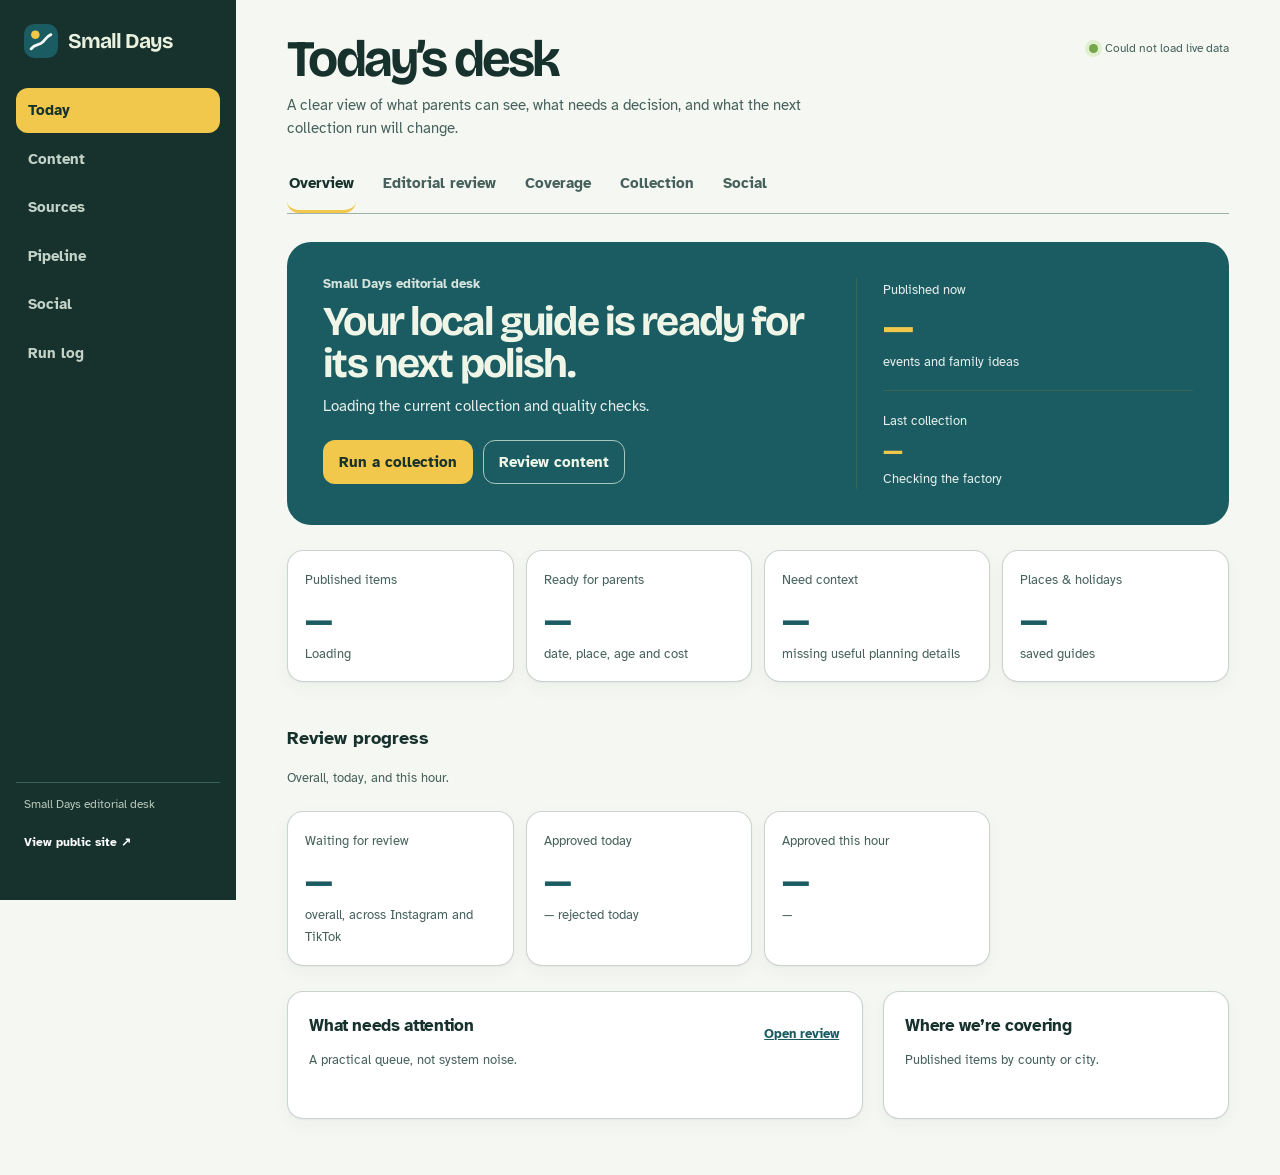
==== commit 7e2fa69b: "feat(admin): why-not-approved + curator notes, review-progress metrics Victor: "I need a clear page " ====
--- a/web/admin.html
+++ b/web/admin.html
@@ -423,6 +423,19 @@
         border-radius: 8px;
         background: #fff;
         color: var(--ink);
+      }
+      .hint-input {
+        min-height: 34px;
+        width: 100%;
+        min-width: 200px;
+        padding: 0 10px;
+        margin-bottom: 8px;
+        border: 1px solid var(--line);
+        border-radius: 8px;
+        background: #fff;
+        color: var(--ink);
+        font-size: 13px;
+        display: block;
       }
       .filters {
         display: flex;
@@ -768,6 +781,26 @@
               ><span>saved guides</span>
             </article>
           </div>
+          <div class="head">
+            <div>
+              <h3>Review progress</h3>
+              <p class="muted">Overall, today, and this hour.</p>
+            </div>
+          </div>
+          <div class="metrics">
+            <article class="metric">
+              <span>Waiting for review</span><b class="warn" id="p-needs-review">—</b
+              ><span>overall, across Instagram and TikTok</span>
+            </article>
+            <article class="metric">
+              <span>Approved today</span><b class="good" id="p-today-approved">—</b
+              ><span id="p-today-rejected-note">— rejected today</span>
+            </article>
+            <article class="metric">
+              <span>Approved this hour</span><b id="p-hour-approved">—</b
+              ><span id="p-metrics-updated">—</span>
+            </article>
+          </div>
           <div class="two">
             <section class="panel">
               <div class="head">
@@ -912,6 +945,7 @@
                   <th>Platform</th>
                   <th>Found via</th>
                   <th>Captured</th>
+                  <th>Why not yet</th>
                   <th>Decision</th>
                 </tr>
               </thead>
@@ -944,9 +978,9 @@
           String(v || "").replace(
             /[&<>"']/g,
             (c) =>
-              ({ "&": "&amp;", "<": "&lt;", ">": "&gt;", '"': "&quot;" })[c],
+              ({ "&": "&amp;", "<": "&lt;", ">": "&gt;", '"': "&quot;", "'": "&#039;" })[c],
           );
-        let S = { events: [], sources: [], holidays: [], filter: "all" };
+        let S = { events: [], sources: [], holidays: [], places: [], metrics: null, filter: "all" };
         const get = async (u, o) => {
             let r = await fetch(u, o);
             if (!r.ok) throw Error(r.status);
@@ -1030,7 +1064,7 @@
             `from ${Object.keys(S.stats?.sources_by_type || {}).length} represented sources`;
           $("#m-ready").textContent = full;
           $("#m-context").textContent = total - full;
-          $("#m-holidays").textContent = S.holidays.length;
+          $("#m-holidays").textContent = S.holidays.length + S.places.length;
           $("#desk-title").textContent = total
             ? `${total} things to do are live. Make the next run more useful, not just bigger.`
             : "Start with a first collection of family plans.";
@@ -1086,6 +1120,22 @@
               .join("") ||
             '<div class="empty">No locations available yet.</div>';
         }
+        function renderProgress() {
+          let m = S.metrics;
+          if (!m) return;
+          $("#p-needs-review").textContent = m.totals?.needs_review ?? "—";
+          $("#p-today-approved").textContent = m.today?.approved ?? "—";
+          $("#p-today-rejected-note").textContent =
+            `${m.today?.rejected ?? 0} rejected today`;
+          $("#p-hour-approved").textContent = m.hour?.approved ?? "—";
+          $("#p-metrics-updated").textContent = m.generated_at
+            ? "as of " +
+              new Date(m.generated_at).toLocaleTimeString([], {
+                hour: "2-digit",
+                minute: "2-digit",
+              })
+            : "";
+        }
         function events() {
           let q = $("#search").value.toLowerCase(),
             e = S.events.filter((x) => {
@@ -1205,10 +1255,10 @@
             a
               .map((x) => {
                 let u = esc(x.source_url);
-                return `<tr><td><div class="item-title">${esc(x.author || "Unknown account")}</div><div class="item-sub">${esc((x.caption || "No caption captured").slice(0, 180))}</div><a class="item-sub" href="${u}" target="_blank" rel="noopener">Original post ↗</a></td><td><span class="tag">${esc(x.platform || "social")}</span></td><td>${x.found_via ? esc(x.found_via) : '<span class="tag missing">Unattributed</span>'}</td><td>${esc(x.captured_at || "—")}</td><td><button class="button primary" data-approve="${u}">Approve</button> <button class="button secondary" data-reject="${u}">Reject</button></td></tr>`;
+                return `<tr><td><div class="item-title">${esc(x.author || "Unknown account")}</div><div class="item-sub">${esc((x.caption || "No caption captured").slice(0, 180))}</div><a class="item-sub" href="${u}" target="_blank" rel="noopener">Original post ↗</a></td><td><span class="tag">${esc(x.platform || "social")}</span></td><td>${x.found_via ? esc(x.found_via) : '<span class="tag missing">Unattributed</span>'}</td><td>${esc(x.captured_at || "—")}</td><td class="item-sub">${esc(x.reason || "Not checked yet")}${x.hint ? `<br><em>Note tried: ${esc(x.hint)}</em>` : ""}</td><td><input type="text" class="hint-input" data-hint="${u}" placeholder="Add a date or venue, then resubmit" value="${esc(x.hint || "")}"/><div class="actions"><button class="button primary" data-approve="${u}">Approve</button> <button class="button secondary" data-reject="${u}">Reject</button></div></td></tr>`;
               })
               .join("") ||
-            '<tr><td colspan="5" class="empty">No social candidates are waiting for review.</td></tr>';
+            '<tr><td colspan="6" class="empty">No social candidates are waiting for review.</td></tr>';
         }
         async function decide(url, action) {
           let b = [
@@ -1217,11 +1267,17 @@
             ),
           ];
           b.forEach((x) => (x.disabled = true));
+          let hintInput = document.querySelector(
+            `[data-hint="${CSS.escape(url)}"]`,
+          );
           try {
             let r = await fetch(API + "/admin/api/social/" + action, {
                 method: "POST",
                 headers: { "Content-Type": "application/json" },
-                body: JSON.stringify({ source_url: url }),
+                body: JSON.stringify({
+                  source_url: url,
+                  hint: action === "approve" ? hintInput?.value || "" : undefined,
+                }),
               }),
               d = await r.json();
             if (!r.ok) throw Error(d.message || d.error || "Request failed");
@@ -1276,13 +1332,15 @@
         }
         async function load() {
           try {
-            let [stats, status, pipeline, sourceData, holidays] =
+            let [stats, status, pipeline, sourceData, holidays, places, metrics] =
               await Promise.all([
                 get(API + "/admin/api/stats"),
                 get(API + "/admin/api/status"),
                 get(API + "/admin/api/pipeline"),
                 get(API + "/admin/api/sources"),
                 get(API + "/api/holidays"),
+                get(API + "/api/places"),
+                get(API + "/admin/api/metrics"),
               ]);
             S = {
               ...S,
@@ -1294,8 +1352,11 @@
               holidays: Array.isArray(holidays)
                 ? holidays
                 : holidays.holidays || [],
+              places: Array.isArray(places) ? places : [],
+              metrics,
             };
             dashboard();
+            renderProgress();
             events();
             sources();
             renderPipeline();
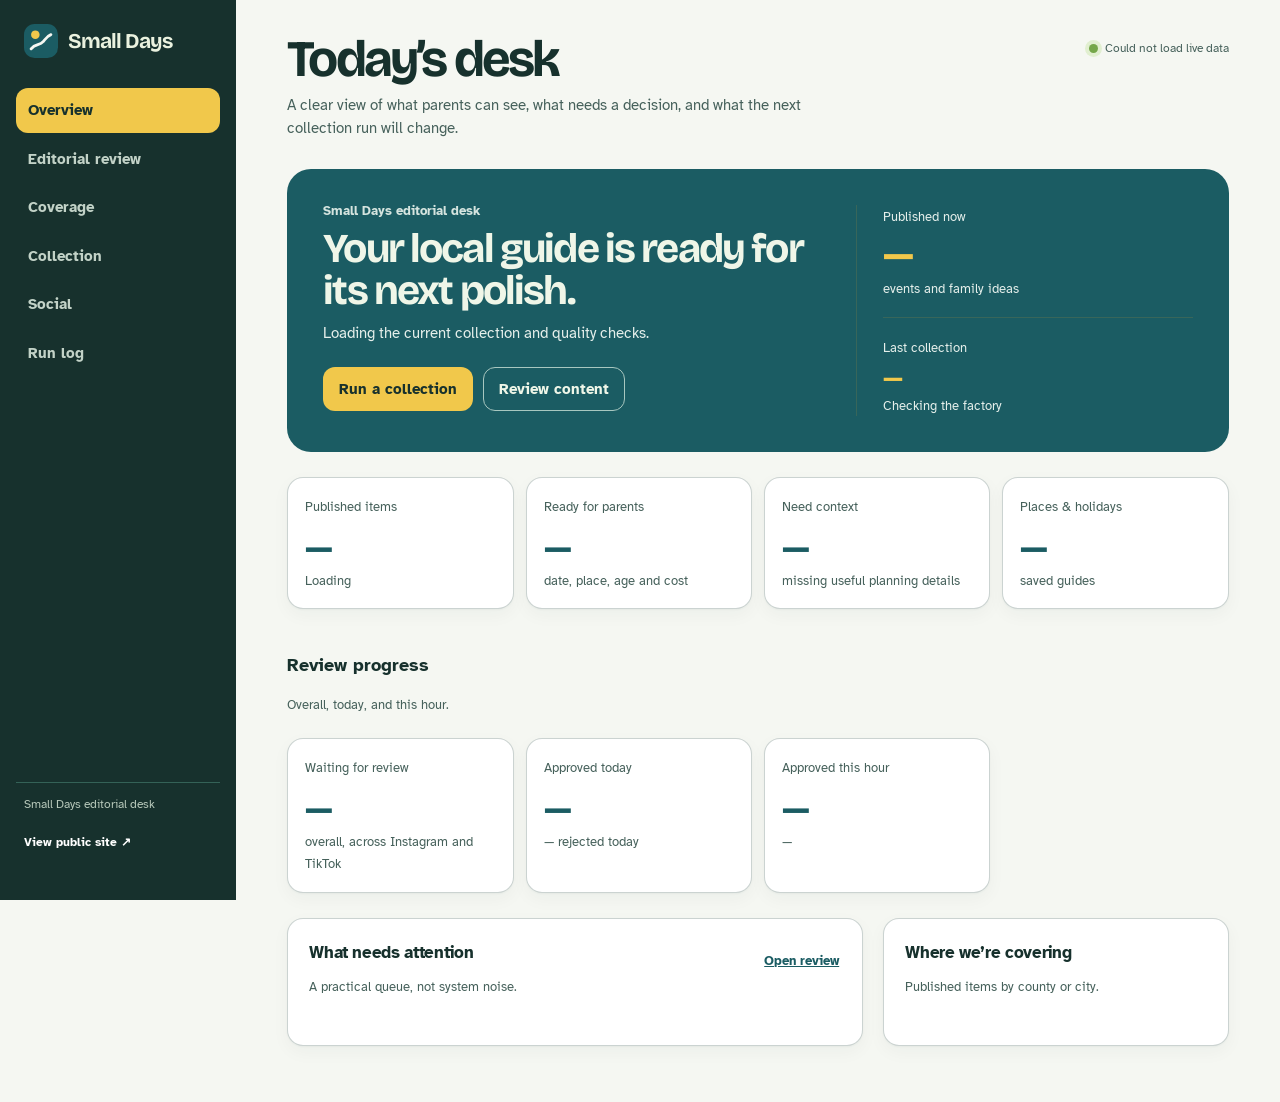
==== commit 8d994e61: "web: portal usability pass (phase 0b §1) Public (web/index.html): - toast starts hidden and empty; n" ====
--- a/web/admin.html
+++ b/web/admin.html
@@ -695,6 +695,173 @@
       }
     </style>
     <link rel="stylesheet" href="admin-brand.css?v=2" />
+    <style>
+      .pager {
+        display: flex;
+        align-items: center;
+        gap: 12px;
+        flex-wrap: wrap;
+        margin: 12px 0;
+      }
+      .pager .link[disabled] {
+        opacity: 0.4;
+        cursor: default;
+        text-decoration: none;
+      }
+      .field {
+        display: inline-flex;
+        align-items: center;
+        gap: 6px;
+        color: var(--quiet);
+        font-size: 13px;
+      }
+      .field select {
+        min-height: 40px;
+        padding: 0 8px;
+        border: 1px solid var(--line);
+        border-radius: 8px;
+        background: #fff;
+        color: var(--ink);
+        font: inherit;
+      }
+      .cardlist {
+        display: grid;
+        gap: 12px;
+      }
+      .candidate {
+        display: grid;
+        grid-template-columns: minmax(0, 1fr) 260px;
+        gap: 18px;
+        padding: 18px;
+        border: 1px solid var(--line);
+        border-radius: 16px;
+        background: var(--white);
+      }
+      .candidate-main {
+        min-width: 0;
+      }
+      .candidate-decision {
+        align-self: start;
+        position: sticky;
+        top: 16px;
+        padding-left: 16px;
+        border-left: 1px solid var(--mist);
+      }
+      .candidate-decision .actions {
+        margin-top: 0;
+        gap: 8px;
+      }
+      .candidate-decision .button {
+        flex: 1;
+      }
+      /* .secondary is written for the dark hero; on a white card it needs ink. */
+      .candidate-decision .secondary {
+        color: var(--ink);
+      }
+      .chip.active .count {
+        color: inherit;
+      }
+      .chips {
+        display: flex;
+        flex-wrap: wrap;
+        gap: 6px;
+        margin: 8px 0 10px;
+      }
+      .caption {
+        margin: 0 0 10px;
+        overflow-wrap: anywhere;
+      }
+      .reason {
+        margin: 0 0 10px;
+        color: var(--quiet);
+        font-size: 13px;
+        white-space: normal;
+        overflow-wrap: break-word;
+      }
+      .reason em {
+        display: block;
+        margin-top: 5px;
+      }
+      .candidate .item-sub {
+        white-space: normal;
+        overflow: visible;
+        text-overflow: clip;
+        max-width: none;
+      }
+      @media (max-width: 900px) {
+        .candidate {
+          grid-template-columns: 1fr;
+        }
+        .candidate-decision {
+          position: static;
+          padding: 14px 0 0;
+          border-left: 0;
+          border-top: 1px solid var(--mist);
+        }
+      }
+      @media (max-width: 760px) {
+        #view-content table {
+          min-width: 0;
+        }
+        #view-content thead {
+          position: absolute;
+          width: 1px;
+          height: 1px;
+          overflow: hidden;
+          clip: rect(0 0 0 0);
+          white-space: nowrap;
+        }
+        #view-content table,
+        #view-content tbody,
+        #view-content tr,
+        #view-content td {
+          display: block;
+          width: 100%;
+        }
+        #view-content tr {
+          padding: 8px 0;
+          border-bottom: 1px solid var(--line);
+        }
+        #view-content tr:last-child {
+          border-bottom: 0;
+        }
+        #view-content td {
+          padding: 6px 15px;
+          border: 0;
+        }
+        #view-content td::before {
+          content: attr(data-label);
+          display: block;
+          margin-bottom: 4px;
+          color: var(--quiet);
+          font: 500 10px "DM Mono", monospace;
+          letter-spacing: 0.03em;
+        }
+        #view-content .item-title,
+        #view-content .item-sub {
+          max-width: none;
+          white-space: normal;
+          overflow: visible;
+          text-overflow: clip;
+        }
+        #view-content td {
+          overflow-wrap: anywhere;
+        }
+      }
+      /* Six rail labels, not the five the brand sheet's phone grid assumes. */
+      @media (max-width: 520px) {
+        .rail .nav {
+          grid-template-columns: repeat(2, minmax(0, 1fr));
+          gap: 4px;
+        }
+        .rail .nav button {
+          padding: 10px 9px;
+          font-size: 13px;
+          text-align: left;
+          white-space: normal;
+        }
+      }
+    </style>
   </head>
   <body>
     <div class="shell">
@@ -704,10 +871,10 @@
           Small Days
         </div>
         <nav class="nav" aria-label="Editor desk">
-          <button class="active" data-view="desk">Today</button
-          ><button data-view="content">Content</button
-          ><button data-view="sources">Sources</button
-          ><button data-view="pipeline">Pipeline</button
+          <button class="active" data-view="desk">Overview</button
+          ><button data-view="content">Editorial review</button
+          ><button data-view="sources">Coverage</button
+          ><button data-view="pipeline">Collection</button
           ><button data-view="social">Social</button
           ><button data-view="logs">Run log</button>
         </nav>
@@ -730,13 +897,6 @@
             <i class="dot"></i><span id="refresh-label">Loading live data</span>
           </div>
         </header>
-        <div class="tabs">
-          <button class="tab active" data-view="desk">Overview</button
-          ><button class="tab" data-view="content">Editorial review</button
-          ><button class="tab" data-view="sources">Coverage</button
-          ><button class="tab" data-view="pipeline">Collection</button
-          ><button class="tab" data-view="social">Social</button>
-        </div>
         <section class="view active" id="view-desk">
           <div class="hero">
             <div>
@@ -842,9 +1002,12 @@
                 All <span id="all-count"></span></button
               ><button class="chip" data-filter="needs">
                 Need details <span id="need-count"></span></button
-              ><button class="chip" data-filter="ready">Ready</button>
+              ><button class="chip" data-filter="ready">
+                Ready <span id="ready-count"></span>
+              </button>
             </div>
           </div>
+          <div class="pager" id="ev-pager-top"></div>
           <div class="table-wrap">
             <table>
               <thead>
@@ -859,6 +1022,7 @@
               <tbody id="events"></tbody>
             </table>
           </div>
+          <div class="pager" id="ev-pager-bottom"></div>
         </section>
         <section class="view" id="view-sources">
           <h2 class="section-title">Coverage map</h2>
@@ -937,21 +1101,30 @@
               <div class="coverage" id="soc-found-via"></div>
             </section>
           </div>
-          <div class="table-wrap">
-            <table>
-              <thead>
-                <tr>
-                  <th>Post</th>
-                  <th>Platform</th>
-                  <th>Found via</th>
-                  <th>Captured</th>
-                  <th>Why not yet</th>
-                  <th>Decision</th>
-                </tr>
-              </thead>
-              <tbody id="social"></tbody>
-            </table>
+          <div class="filterbar">
+            <input
+              class="search"
+              id="soc-search"
+              aria-label="Search caption, account or link"
+              placeholder="Search caption, account or link…"
+              type="search"
+            />
+            <div class="filters" id="soc-status"></div>
           </div>
+          <div class="filterbar">
+            <div class="filters">
+              <label class="field"
+                >Platform <select id="soc-platform"></select></label
+              ><label class="field"
+                >Found via <select id="soc-foundvia"></select></label
+              ><label class="field"
+                ><input type="checkbox" id="soc-caption" /> Has caption</label
+              >
+            </div>
+            <div class="pager" id="soc-pager-top"></div>
+          </div>
+          <div class="cardlist" id="social"></div>
+          <div class="pager" id="soc-pager-bottom"></div>
         </section>
         <section class="view" id="view-logs">
           <div class="head">
@@ -961,6 +1134,7 @@
                 The latest collection output, useful when a source needs
                 attention.
               </p>
+              <p class="muted" id="log-run-note"></p>
             </div>
             <button class="button secondary" id="refresh-log">Refresh</button>
           </div>
@@ -974,13 +1148,44 @@
         const match = location.pathname.match(/^(.*)\/admin/),
           API = match ? match[1] : "";
         $ = (s) => document.querySelector(s);
+        // Upstream text arrives already HTML-escaped, so decode once before
+        // escaping for output — otherwise titles render a literal &#039;.
+        const clean = (v) =>
+          String(v == null ? "" : v)
+            .replace(/&amp;/g, "&")
+            .replace(/&#0?39;/g, "'")
+            .replace(/&#8217;/g, "’")
+            .replace(/&#8211;/g, "–")
+            .replace(/&quot;/g, '"')
+            .replace(/&lt;/g, "<")
+            .replace(/&gt;/g, ">");
         const esc = (v) =>
-          String(v || "").replace(
+          clean(v).replace(
             /[&<>"']/g,
             (c) =>
               ({ "&": "&amp;", "<": "&lt;", ">": "&gt;", '"': "&quot;", "'": "&#039;" })[c],
           );
-        let S = { events: [], sources: [], holidays: [], places: [], metrics: null, filter: "all" };
+        const PAGE_SIZES = [25, 50, 100];
+        let S = {
+          events: [],
+          sources: [],
+          holidays: [],
+          places: [],
+          metrics: null,
+          filter: "all",
+          contentPage: 1,
+          contentSize: 25,
+          social: {
+            items: [],
+            page: 1,
+            size: 25,
+            status: "all",
+            platform: "all",
+            foundVia: "all",
+            hasCaption: false,
+            q: "",
+          },
+        };
         const get = async (u, o) => {
             let r = await fetch(u, o);
             if (!r.ok) throw Error(r.status);
@@ -1005,8 +1210,66 @@
             e.textContent = t;
             e.classList.add("show");
             setTimeout(() => e.classList.remove("show"), 3500);
+          },
+          // Fixed month names: the platform locale renders September as
+          // "Sept", and the desk reads one time zone only.
+          MONTHS = "Jan Feb Mar Apr May Jun Jul Aug Sep Oct Nov Dec".split(" "),
+          pad = (n) => String(n).padStart(2, "0"),
+          stampUTC = (v) => {
+            let d = new Date(v);
+            if (!v || Number.isNaN(d.valueOf())) return "—";
+            return `${d.getUTCDate()} ${MONTHS[d.getUTCMonth()]}, ${pad(d.getUTCHours())}:${pad(d.getUTCMinutes())} UTC`;
           };
-        function view(n) {
+        function pages(total, size) {
+          return Math.max(1, Math.ceil(total / size));
+        }
+        function pagerHtml(page, total, size) {
+          const last = pages(total, size);
+          return `<button class="link" data-page-step="-1"${page <= 1 ? " disabled" : ""}>‹ Prev</button><span class="muted">Page ${page} of ${last} · ${total} item${total === 1 ? "" : "s"}</span><button class="link" data-page-step="1"${page >= last ? " disabled" : ""}>Next ›</button><label class="field">Show <select data-page-size>${PAGE_SIZES.map((n) => `<option value="${n}"${n === size ? " selected" : ""}>${n}</option>`).join("")}</select></label>`;
+        }
+        const VIEWS = {
+          desk: [
+            "Today’s desk",
+            "A clear view of what parents can see, what needs a decision, and what the next collection run will change.",
+          ],
+          content: [
+            "Editorial review",
+            "The details that turn a listing into a confident family plan.",
+          ],
+          sources: [
+            "Coverage map",
+            "See what is feeding Small Days and where the feed is thin.",
+          ],
+          pipeline: [
+            "Collection run",
+            "Run and monitor the web collection pipeline.",
+          ],
+          social: [
+            "Social review",
+            "Candidates collected from saved collections and tag searches.",
+          ],
+          logs: ["Run log", "The latest system output, in one place."],
+        };
+        function parseHash() {
+          const raw = location.hash.replace(/^#/, ""),
+            cut = raw.indexOf("/"),
+            name = cut < 0 ? raw : raw.slice(0, cut);
+          let param = "";
+          try {
+            param = cut < 0 ? "" : decodeURIComponent(raw.slice(cut + 1));
+          } catch (e) {
+            param = "";
+          }
+          return { name: VIEWS[name] ? name : "desk", param };
+        }
+        function view(n, param) {
+          if (!VIEWS[n]) n = "desk";
+          if (parseHash().name !== n)
+            history.replaceState(
+              null,
+              "",
+              "#" + n + (param ? "/" + encodeURIComponent(param) : ""),
+            );
           document
             .querySelectorAll(".view")
             .forEach((e) => e.classList.toggle("active", e.id === "view-" + n));
@@ -1015,32 +1278,15 @@
             e.classList.toggle("active", active);
             e.setAttribute("aria-pressed", String(active));
           });
-          let x = {
-            desk: [
-              "Today’s desk",
-              "A clear view of what parents can see, what needs a decision, and what the next collection run will change.",
-            ],
-            content: [
-              "Editorial review",
-              "The details that turn a listing into a confident family plan.",
-            ],
-            sources: [
-              "Coverage map",
-              "See what is feeding Small Days and where the feed is thin.",
-            ],
-            pipeline: [
-              "Collection run",
-              "Run and monitor the web collection pipeline.",
-            ],
-            social: [
-              "Social review",
-              "Candidates collected from saved collections and tag searches.",
-            ],
-            logs: ["Run log", "The latest system output, in one place."],
-          }[n];
+          let x = VIEWS[n];
           $("#page-title").textContent = x[0];
           $("#page-subtitle").textContent = x[1];
-          if (n === "logs") logs();
+          if (n === "logs") {
+            $("#log-run-note").textContent = param
+              ? `Opened from the failed collection run at ${param}.`
+              : "";
+            logs();
+          }
           if (n === "social") socialQueue();
           scrollTo({ top: 0 });
         }
@@ -1160,9 +1406,18 @@
           $("#need-count").textContent = S.events.filter(
             (x) => !ready(x),
           ).length;
+          $("#ready-count").textContent = S.events.filter(ready).length;
+          S.contentPage = Math.min(
+            Math.max(1, S.contentPage),
+            pages(e.length, S.contentSize),
+          );
+          const start = (S.contentPage - 1) * S.contentSize;
+          const pager = pagerHtml(S.contentPage, e.length, S.contentSize);
+          $("#ev-pager-top").innerHTML = pager;
+          $("#ev-pager-bottom").innerHTML = pager;
           $("#events").innerHTML =
             e
-              .slice(0, 150)
+              .slice(start, start + S.contentSize)
               .map((x) => {
                 let d = [
                   x.age_group && `Ages ${x.age_group}`,
@@ -1171,7 +1426,7 @@
                     ? x.venue_name || x.city || x.county
                     : "Place to add",
                 ].filter(Boolean);
-                return `<tr><td><div class="item-title">${esc(x.title || "Untitled")}</div><div class="item-sub">${esc(x.description || "No description")}</div></td><td>${x.start_date ? esc(x.start_date) : '<span class="tag missing">Date needed</span>'}</td><td>${d.map((v) => `<span class="tag ${v === "Cost to check" || v === "Place to add" ? "missing" : ""}">${esc(v)}</span>`).join(" ")}</td><td><div class="item-sub">${esc(src(x))}</div><a class="item-sub" href="${esc(x.url)}" target="_blank">Original link ↗</a></td><td><span class="status ${ready(x) ? "ok" : "issue"}">${ready(x) ? "Ready" : "Needs details"}</span></td></tr>`;
+                return `<tr><td data-label="Listing"><div class="item-title">${esc(x.title || "Untitled")}</div><div class="item-sub">${esc(x.description || "No description")}</div></td><td data-label="When">${x.start_date ? esc(x.start_date) : '<span class="tag missing">Date needed</span>'}</td><td data-label="Family details">${d.map((v) => `<span class="tag ${v === "Cost to check" || v === "Place to add" ? "missing" : ""}">${esc(v)}</span>`).join(" ")}</td><td data-label="Source"><div class="item-sub">${esc(src(x))}</div><a class="item-sub" href="${esc(x.url)}" target="_blank">Original link ↗</a></td><td data-label="Quality"><span class="status ${ready(x) ? "ok" : "issue"}">${ready(x) ? "Ready" : "Needs details"}</span></td></tr>`;
               })
               .join("") ||
             '<tr><td colspan="5" class="empty">No listings match this view.</td></tr>';
@@ -1213,10 +1468,16 @@
             ? a
                 .slice()
                 .reverse()
-                .map(
-                  (x) =>
-                    `<div class="stage"><span class="stage-num">${x.success ? "OK" : "NO"}</span><div><b>${esc(x.time)}</b><br><span>${x.events_count || 0} items · ${x.sources_count || 0} sources · ${esc(x.duration || "—")}</span></div><span class="status ${x.success ? "ok" : "issue"}">${x.success ? "Complete" : "Failed"}</span></div>`,
-                )
+                .map((x) => {
+                  const error = x.error || x.error_message || x.message || "",
+                    runId = x.run_id || x.id || x.time || "";
+                  const why = x.success
+                    ? ""
+                    : error
+                      ? `<br><span class="status issue">${esc(error)}</span>`
+                      : `<br><a class="link" href="#logs/${encodeURIComponent(runId)}">Open the run log ↗</a>`;
+                  return `<div class="stage"><span class="stage-num">${x.success ? "OK" : "NO"}</span><div><b>${esc(x.time)}</b><br><span>${x.events_count || 0} items · ${x.sources_count || 0} sources · ${esc(x.duration || "—")}</span>${why}</div><span class="status ${x.success ? "ok" : "issue"}">${x.success ? "Complete" : "Failed"}</span></div>`;
+                })
                 .join("")
             : '<div class="empty">No collection history yet.</div>';
         }
@@ -1229,16 +1490,22 @@
             $("#log").textContent = "Could not load the run log.";
           }
         }
+        const SOCIAL_STATUSES = [
+          ["all", "All"],
+          ["needs_review", "Needs review"],
+          ["approved", "Approved"],
+          ["rejected", "Rejected"],
+        ];
         async function socialQueue() {
           let d;
           try {
             d = await get(API + "/admin/api/social/staged");
           } catch (e) {
             $("#social").innerHTML =
-              '<tr><td colspan="5" class="empty">Could not load social candidates.</td></tr>';
+              '<div class="empty">Could not load social candidates.</div>';
             return;
           }
-          let a = d.candidates || [];
+          S.social.items = d.candidates || [];
           $("#soc-total").textContent = d.total || 0;
           let g = d.found_via || {},
             m = Math.max(1, ...Object.values(g));
@@ -1251,14 +1518,83 @@
               )
               .join("") ||
             '<div class="empty">Nothing waiting for review.</div>';
+          socialOptions();
+          socialRender();
+        }
+        function socialOptions() {
+          const fill = (sel, values, chosen, allLabel) => {
+            $(sel).innerHTML = [
+              `<option value="all">${allLabel}</option>`,
+              ...values.map(
+                (v) =>
+                  `<option value="${esc(v)}"${v === chosen ? " selected" : ""}>${esc(v)}</option>`,
+              ),
+            ].join("");
+          };
+          const uniq = (field) =>
+            [
+              ...new Set(S.social.items.map((x) => x[field]).filter(Boolean)),
+            ].sort();
+          fill(
+            "#soc-platform",
+            uniq("platform"),
+            S.social.platform,
+            "All platforms",
+          );
+          fill(
+            "#soc-foundvia",
+            uniq("found_via"),
+            S.social.foundVia,
+            "All sources",
+          );
+          const counts = {};
+          S.social.items.forEach((x) => {
+            const k = x.status || "needs_review";
+            counts[k] = (counts[k] || 0) + 1;
+          });
+          $("#soc-status").innerHTML = SOCIAL_STATUSES.map(
+            ([value, label]) =>
+              `<button class="chip${S.social.status === value ? " active" : ""}" data-soc-status="${value}" aria-pressed="${S.social.status === value}">${label} <span class="count">${value === "all" ? S.social.items.length : counts[value] || 0}</span></button>`,
+          ).join("");
+        }
+        function socialFiltered() {
+          const f = S.social,
+            q = f.q.trim().toLowerCase();
+          return f.items.filter((x) => {
+            const status = x.status || "needs_review";
+            if (f.status !== "all" && status !== f.status) return false;
+            if (f.platform !== "all" && x.platform !== f.platform) return false;
+            if (f.foundVia !== "all" && x.found_via !== f.foundVia)
+              return false;
+            if (f.hasCaption && !String(x.caption || "").trim()) return false;
+            if (
+              q &&
+              ![x.caption, x.author, x.source_url]
+                .join(" ")
+                .toLowerCase()
+                .includes(q)
+            )
+              return false;
+            return true;
+          });
+        }
+        function socialRender() {
+          const list = socialFiltered(),
+            f = S.social;
+          f.page = Math.min(Math.max(1, f.page), pages(list.length, f.size));
+          const pager = pagerHtml(f.page, list.length, f.size),
+            start = (f.page - 1) * f.size;
+          $("#soc-pager-top").innerHTML = pager;
+          $("#soc-pager-bottom").innerHTML = pager;
           $("#social").innerHTML =
-            a
+            list
+              .slice(start, start + f.size)
               .map((x) => {
                 let u = esc(x.source_url);
-                return `<tr><td><div class="item-title">${esc(x.author || "Unknown account")}</div><div class="item-sub">${esc((x.caption || "No caption captured").slice(0, 180))}</div><a class="item-sub" href="${u}" target="_blank" rel="noopener">Original post ↗</a></td><td><span class="tag">${esc(x.platform || "social")}</span></td><td>${x.found_via ? esc(x.found_via) : '<span class="tag missing">Unattributed</span>'}</td><td>${esc(x.captured_at || "—")}</td><td class="item-sub">${esc(x.reason || "Not checked yet")}${x.hint ? `<br><em>Note tried: ${esc(x.hint)}</em>` : ""}</td><td><input type="text" class="hint-input" data-hint="${u}" placeholder="Add a date or venue, then resubmit" value="${esc(x.hint || "")}"/><div class="actions"><button class="button primary" data-approve="${u}">Approve</button> <button class="button secondary" data-reject="${u}">Reject</button></div></td></tr>`;
+                return `<article class="candidate"><div class="candidate-main"><div class="item-title">${esc(x.author || "Unknown account")}</div><div class="chips"><span class="tag">${esc(x.platform || "social")}</span>${x.found_via ? `<span class="tag">via ${esc(x.found_via)}</span>` : '<span class="tag missing">Unattributed</span>'}<span class="tag">${esc(stampUTC(x.captured_at))}</span><span class="tag">${esc((x.status || "needs_review").replace(/_/g, " "))}</span></div><p class="caption">${esc(x.caption || "No caption captured")}</p><p class="reason">${esc(x.reason || "Not checked yet")}${x.hint ? `<em>Note tried: ${esc(x.hint)}</em>` : ""}</p><a class="item-sub" href="${u}" target="_blank" rel="noopener">Original post ↗</a></div><div class="candidate-decision"><input type="text" class="hint-input" data-hint="${u}" placeholder="Add a date or venue, then resubmit" value="${esc(x.hint || "")}"/><div class="actions"><button class="button primary" data-approve="${u}">Approve</button><button class="button secondary" data-reject="${u}">Reject</button></div></div></article>`;
               })
               .join("") ||
-            '<tr><td colspan="6" class="empty">No social candidates are waiting for review.</td></tr>';
+            '<div class="empty">No social candidates match this view.</div>';
         }
         async function decide(url, action) {
           let b = [
@@ -1374,22 +1710,86 @@
         document
           .querySelectorAll("[data-view]")
           .forEach((x) =>
-            x.addEventListener("click", () => view(x.dataset.view)),
+            x.addEventListener(
+              "click",
+              () => (location.hash = "#" + x.dataset.view),
+            ),
           );
-        $("#search").addEventListener("input", events);
-        document.querySelectorAll(".chip").forEach((x) =>
+        const applyHash = () => {
+          const h = parseHash();
+          view(h.name, h.param);
+        };
+        addEventListener("hashchange", applyHash);
+        $("#search").addEventListener("input", () => {
+          S.contentPage = 1;
+          events();
+        });
+        document.querySelectorAll("#view-content .chip").forEach((x) =>
           x.addEventListener("click", () => {
             S.filter = x.dataset.filter;
             document
-              .querySelectorAll(".chip")
+              .querySelectorAll("#view-content .chip")
               .forEach((y) => {
                 const active = x === y;
                 y.classList.toggle("active", active);
                 y.setAttribute("aria-pressed", String(active));
               });
+            S.contentPage = 1;
             events();
           }),
         );
+        document.addEventListener("click", (ev) => {
+          const step = ev.target.closest("[data-page-step]");
+          if (step && !step.disabled) {
+            const social = step.closest("#view-social");
+            if (social) {
+              S.social.page += Number(step.dataset.pageStep);
+              socialRender();
+            } else {
+              S.contentPage += Number(step.dataset.pageStep);
+              events();
+            }
+            return;
+          }
+          const chip = ev.target.closest("[data-soc-status]");
+          if (chip) {
+            S.social.status = chip.dataset.socStatus;
+            S.social.page = 1;
+            socialOptions();
+            socialRender();
+          }
+        });
+        document.addEventListener("change", (ev) => {
+          const size = ev.target.closest("[data-page-size]");
+          if (!size) return;
+          if (size.closest("#view-social")) {
+            S.social.size = Number(size.value);
+            S.social.page = 1;
+            socialRender();
+          } else {
+            S.contentSize = Number(size.value);
+            S.contentPage = 1;
+            events();
+          }
+        });
+        $("#soc-search").addEventListener("input", (ev) => {
+          S.social.q = ev.target.value;
+          S.social.page = 1;
+          socialRender();
+        });
+        ["#soc-platform", "#soc-foundvia"].forEach((sel) =>
+          $(sel).addEventListener("change", (ev) => {
+            S.social[sel === "#soc-platform" ? "platform" : "foundVia"] =
+              ev.target.value;
+            S.social.page = 1;
+            socialRender();
+          }),
+        );
+        $("#soc-caption").addEventListener("change", (ev) => {
+          S.social.hasCaption = ev.target.checked;
+          S.social.page = 1;
+          socialRender();
+        });
         document
           .querySelectorAll(".run")
           .forEach((x) => x.addEventListener("click", run));
@@ -1402,8 +1802,8 @@
             ? decide(t.dataset.approve, "approve")
             : decide(t.dataset.reject, "reject");
         });
-        view("desk");
-        document.querySelectorAll(".chip").forEach((chip) =>
+        applyHash();
+        document.querySelectorAll("#view-content .chip").forEach((chip) =>
           chip.setAttribute(
             "aria-pressed",
             String(chip.classList.contains("active")),
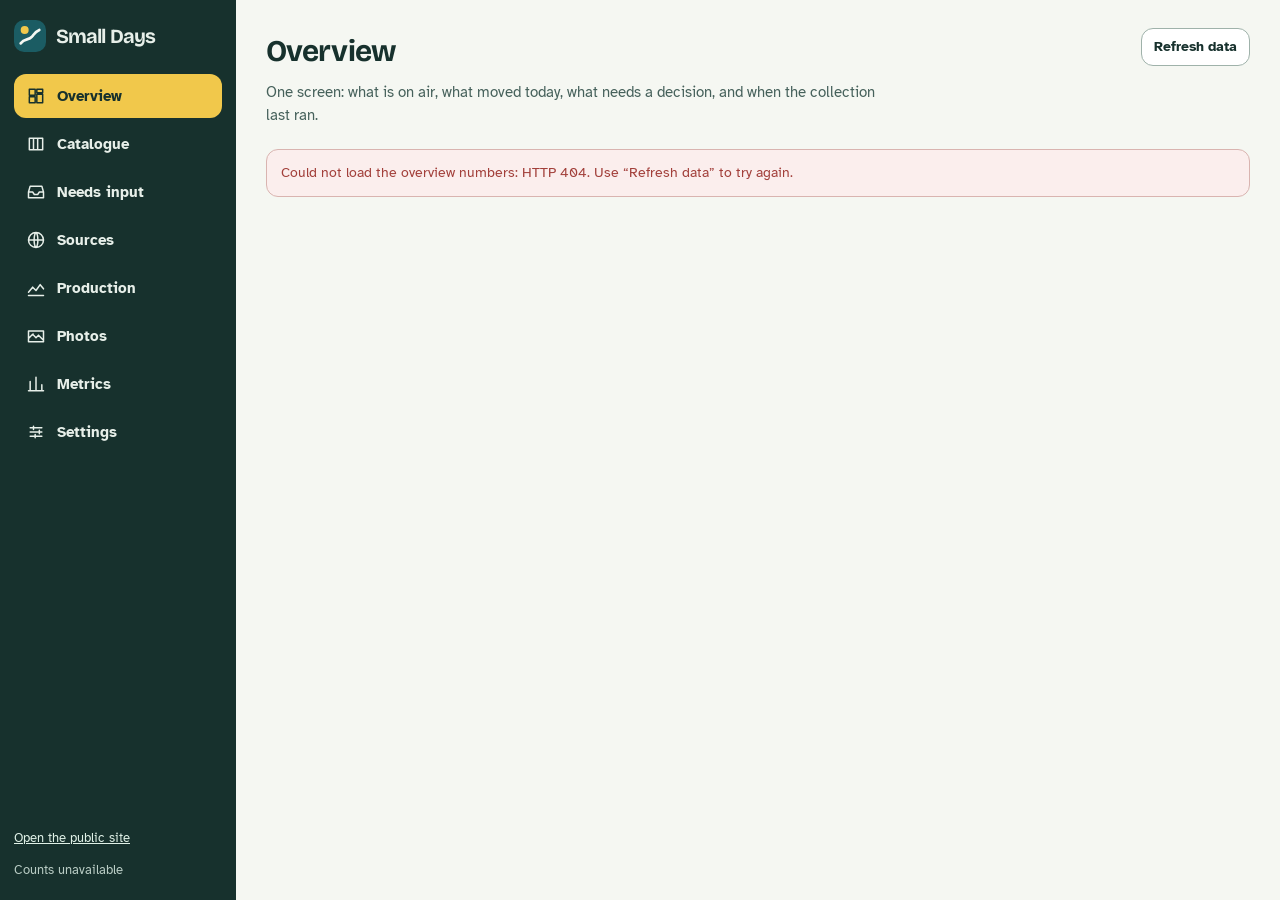
==== commit 0ca90878: "web: admin portal information architecture (phase 5) Eight areas in one left rail, each a real hash " ====
--- a/web/admin.html
+++ b/web/admin.html
@@ -2,62 +2,129 @@
 <html lang="en">
   <head>
     <meta charset="utf-8" />
-    <meta name="viewport" content="width=device-width,initial-scale=1" />
+    <meta name="viewport" content="width=device-width,initial-scale=1,viewport-fit=cover" />
     <meta name="theme-color" content="#1B5C63" />
     <title>Small Days — Editor desk</title>
     <link rel="preconnect" href="https://fonts.googleapis.com" />
     <link rel="preconnect" href="https://fonts.gstatic.com" crossorigin />
     <link
-      href="https://fonts.googleapis.com/css2?family=Atkinson+Hyperlegible:wght@400;700&family=Bricolage+Grotesque:opsz,wght@12..96,500;12..96,600;12..96,700&display=swap"
+      href="https://fonts.googleapis.com/css2?family=Atkinson+Hyperlegible:wght@400;700&family=Bricolage+Grotesque:opsz,wght@12..96,600;12..96,700&display=swap"
       rel="stylesheet"
     />
     <link rel="icon" href="assets/small-days-mark.svg" type="image/svg+xml" />
     <style>
       :root {
-        --ink: #143d35;
-        --ink2: #24574b;
-        --lime: #c5ec70;
-        --paper: #f7f6ef;
-        --white: #fffefa;
-        --mist: #e7eee8;
-        --line: #cbd8cf;
-        --quiet: #64776f;
-        --red: #a94636;
-        --amber: #a8791b;
+        --primary: #1b5c63;
+        --primary-deep: #17312d;
+        --canvas: #f5f7f2;
+        --surface: #ffffff;
+        --ink: #17312d;
+        --muted: #46615b;
+        --line: #9fb2aa;
+        --line-soft: #dde8d7;
+        --accent: #f1c84b;
+        --warn: #8c6500;
+        --bad: #a23f3a;
+        --r-control: 12px;
+        --r-card: 20px;
+        --rail-w: 236px;
       }
       * {
         box-sizing: border-box;
       }
+      html {
+        -webkit-font-smoothing: antialiased;
+        text-rendering: optimizeLegibility;
+      }
+      html,
+      body {
+        max-width: 100%;
+        overflow-x: hidden;
+      }
       body {
         margin: 0;
-        background: var(--paper);
+        background: var(--canvas);
         color: var(--ink);
-        font:
-          15px/1.45 "DM Sans",
-          sans-serif;
+        font: 15px/1.55 "Atkinson Hyperlegible", Arial, sans-serif;
+      }
+      body.locked {
+        overflow: hidden;
+      }
+      h1,
+      h2,
+      h3,
+      .display {
+        font-family: "Bricolage Grotesque", Arial, sans-serif;
+        font-weight: 700;
+        letter-spacing: -0.03em;
+        margin: 0;
+      }
+      h1 {
+        font-size: 30px;
+      }
+      h2 {
+        font-size: 20px;
+      }
+      h3 {
+        font-size: 16px;
+      }
+      p {
+        margin: 0;
       }
       button,
-      input {
+      input,
+      select,
+      textarea {
         font: inherit;
+        color: inherit;
       }
       button {
         cursor: pointer;
       }
+      button[disabled] {
+        cursor: not-allowed;
+        opacity: 0.55;
+      }
       a {
-        color: inherit;
-      }
+        color: var(--primary);
+      }
+      :focus-visible {
+        outline: 3px solid var(--accent);
+        outline-offset: 3px;
+        box-shadow: 0 0 0 1px var(--primary-deep);
+        border-radius: 6px;
+      }
+      .skip {
+        position: absolute;
+        left: -9999px;
+        top: 0;
+        background: var(--surface);
+        padding: 12px 16px;
+        z-index: 60;
+      }
+      .skip:focus {
+        left: 8px;
+        top: 8px;
+      }
+      .muted {
+        color: var(--muted);
+      }
+      .small {
+        font-size: 13px;
+      }
+      /* ── shell ─────────────────────────────────────────── */
       .shell {
         min-height: 100vh;
         display: grid;
-        grid-template-columns: 236px minmax(0, 1fr);
+        grid-template-columns: var(--rail-w) minmax(0, 1fr);
       }
       .rail {
-        background: var(--ink);
-        color: #eaf2df;
-        padding: 24px 16px;
+        background: var(--primary-deep);
+        color: #e7efe9;
+        padding: 20px 14px;
         display: flex;
         flex-direction: column;
-        gap: 30px;
+        gap: 22px;
         position: sticky;
         top: 0;
         height: 100vh;
@@ -66,1088 +133,814 @@
         display: flex;
         align-items: center;
         gap: 10px;
-        padding: 0 8px;
-        font:
-          700 20px/1 Fraunces,
-          serif;
-        letter-spacing: -0.04em;
-      }
-      .mark {
-        display: grid;
-        place-items: center;
-        width: 29px;
-        height: 29px;
-        border-radius: 50% 50% 43% 50%;
-        background: var(--lime);
-        color: var(--ink);
-        font:
-          700 21px/1 Fraunces,
-          serif;
+        font-family: "Bricolage Grotesque", Arial, sans-serif;
+        font-weight: 700;
+        font-size: 20px;
+        letter-spacing: -0.045em;
+      }
+      .brand img {
+        width: 32px;
+        height: 32px;
+        display: block;
       }
       .nav {
-        display: grid;
+        display: flex;
+        flex-direction: column;
         gap: 4px;
-      }
-      .nav button {
-        text-align: left;
-        border: 0;
-        border-radius: 9px;
-        background: transparent;
-        color: #c2d2c7;
-        padding: 11px 12px;
-        font-weight: 600;
-      }
-      .nav button:hover {
-        background: #24574b;
+        overflow-y: auto;
+      }
+      .nav a {
+        display: flex;
+        align-items: center;
+        gap: 11px;
+        min-height: 44px;
+        padding: 0 12px;
+        border-radius: var(--r-control);
+        color: #e7efe9;
+        text-decoration: none;
+        font-weight: 700;
+        font-size: 14.5px;
+      }
+      .nav a:hover {
+        background: #24554e;
+      }
+      .nav a[aria-current="page"] {
+        background: var(--accent);
+        color: var(--primary-deep);
+      }
+      .nav svg {
+        flex: none;
+        width: 20px;
+        height: 20px;
+      }
+      .nav .label {
+        flex: 1;
+        min-width: 0;
+        overflow: hidden;
+        text-overflow: ellipsis;
+        white-space: nowrap;
+      }
+      .badge {
+        flex: none;
+        min-width: 24px;
+        padding: 2px 7px;
+        border-radius: 999px;
+        background: var(--accent);
+        color: var(--primary-deep);
+        font-size: 12px;
+        font-weight: 700;
+        text-align: center;
+      }
+      .nav a[aria-current="page"] .badge {
+        background: var(--primary-deep);
+        color: var(--accent);
+      }
+      .badge.bad {
+        background: var(--bad);
         color: #fff;
-      }
-      .nav button.active {
-        background: var(--lime);
-        color: var(--ink);
       }
       .rail-foot {
         margin-top: auto;
-        padding: 12px 8px;
-        border-top: 1px solid #346257;
-        color: #b7c8ba;
-        font-size: 12px;
+        font-size: 12.5px;
+        color: #b9ccc4;
       }
       .rail-foot a {
-        display: block;
-        margin-top: 7px;
+        color: #dff0e6;
+        display: inline-flex;
+        min-height: 44px;
+        align-items: center;
+      }
+      .topbar {
+        display: none;
+      }
+      main {
+        min-width: 0;
+        padding: 28px 30px 80px;
+      }
+      .page-head {
+        display: flex;
+        gap: 16px;
+        align-items: flex-start;
+        justify-content: space-between;
+        flex-wrap: wrap;
+        margin-bottom: 22px;
+      }
+      .page-head p {
+        max-width: 62ch;
+        color: var(--muted);
+        margin-top: 6px;
+      }
+      /* ── controls ──────────────────────────────────────── */
+      .btn {
+        text-decoration: none;
+        color: var(--ink);
+        min-height: 44px;
+        padding: 0 16px;
+        border-radius: var(--r-control);
+        border: 1px solid var(--line);
+        background: var(--surface);
+        font-weight: 700;
+        display: inline-flex;
+        align-items: center;
+        gap: 8px;
+        justify-content: center;
+      }
+      .btn:active:not([disabled]) {
+        transform: scale(0.98);
+      }
+      .btn.primary {
+        background: var(--primary);
+        border-color: var(--primary);
         color: #fff;
-        text-decoration: none;
+      }
+      .btn.accent {
+        background: var(--accent);
+        border-color: #d9b23c;
+        color: var(--primary-deep);
+      }
+      .btn.danger {
+        border-color: #d3a9a4;
+        color: var(--bad);
+      }
+      .btn.small {
+        min-height: 38px;
+        padding: 0 12px;
+        font-size: 13.5px;
+      }
+      input[type="text"],
+      input[type="search"],
+      select,
+      textarea {
+        min-height: 44px;
+        padding: 8px 12px;
+        border: 1px solid var(--line);
+        border-radius: var(--r-control);
+        background: var(--surface);
+        max-width: 100%;
+      }
+      .field {
+        display: inline-flex;
+        flex-direction: column;
+        gap: 4px;
+        font-size: 13px;
         font-weight: 700;
-      }
-      .page {
-        min-width: 0;
-        padding: 34px clamp(18px, 4vw, 58px) 56px;
-        max-width: 1500px;
-      }
-      .top {
-        display: flex;
-        justify-content: space-between;
-        gap: 20px;
-        align-items: flex-start;
-        margin-bottom: 30px;
-      }
-      h1 {
-        margin: 0;
-        font:
-          600 clamp(34px, 4vw, 54px) / 0.98 Fraunces,
-          serif;
-        letter-spacing: -0.055em;
-      }
-      .sub {
-        margin: 10px 0 0;
-        max-width: 580px;
-        color: var(--quiet);
-      }
-      .live {
-        display: flex;
-        align-items: center;
-        gap: 7px;
-        white-space: nowrap;
-        padding-top: 5px;
-        color: var(--quiet);
-        font-size: 12px;
-      }
-      .dot {
-        width: 9px;
-        height: 9px;
-        border-radius: 50%;
-        background: #75a74a;
-        box-shadow: 0 0 0 4px #e1efd0;
-      }
-      .tabs {
-        display: flex;
-        gap: 5px;
-        border-bottom: 1px solid var(--line);
-        margin-bottom: 28px;
-        overflow: auto;
-      }
-      .tab {
-        border: 0;
-        background: none;
-        padding: 0 2px 12px;
-        margin-right: 20px;
-        color: var(--quiet);
-        font-weight: 600;
-        white-space: nowrap;
-        border-bottom: 3px solid transparent;
-      }
-      .tab.active {
-        color: var(--ink);
-        border-color: var(--lime);
-      }
-      .view {
-        display: none;
-      }
-      .view.active {
-        display: block;
-      }
-      .hero {
-        background: var(--ink);
-        color: #eff6e8;
-        border-radius: 20px;
-        padding: clamp(22px, 3vw, 36px);
-        display: grid;
-        grid-template-columns: minmax(0, 1.2fr) minmax(230px, 0.8fr);
-        gap: 28px;
-        margin-bottom: 25px;
-      }
-      .eyebrow {
-        color: #a9c6b6;
-        font:
-          500 11px/1 "DM Mono",
-          monospace;
-      }
-      .hero h2 {
-        margin: 10px 0;
-        font:
-          600 clamp(26px, 3.2vw, 41px) / 1.02 Fraunces,
-          serif;
-        letter-spacing: -0.045em;
-      }
-      .hero p {
-        color: #c5d7cc;
-        max-width: 570px;
-        margin: 0;
-      }
-      .actions {
-        margin-top: 23px;
+        color: var(--muted);
+      }
+      .toolbar {
         display: flex;
         gap: 10px;
         flex-wrap: wrap;
-      }
-      .button {
-        min-height: 43px;
-        border: 1px solid transparent;
-        border-radius: 9px;
-        padding: 0 15px;
-        font-weight: 700;
-      }
-      .primary {
-        background: var(--lime);
-        color: var(--ink);
-      }
-      .secondary {
-        background: transparent;
-        border-color: #608074;
-        color: #eff6e8;
-      }
-      .pulse {
-        align-self: end;
-        border-left: 1px solid #38665a;
-        padding-left: 26px;
-      }
-      .pulse b {
+        align-items: flex-end;
+        margin-bottom: 16px;
+      }
+      .toolbar .grow {
+        flex: 1 1 220px;
+      }
+      .toolbar .grow input {
+        width: 100%;
+      }
+      /* ── surfaces ──────────────────────────────────────── */
+      .card {
+        background: var(--surface);
+        border: 1px solid rgba(70, 97, 91, 0.28);
+        border-radius: var(--r-card);
+        padding: 18px;
+        box-shadow: 0 1px 2px rgba(23, 49, 45, 0.04), 0 6px 18px rgba(23, 49, 45, 0.04);
+      }
+      .grid {
+        display: grid;
+        gap: 14px;
+        grid-template-columns: repeat(auto-fit, minmax(210px, 1fr));
+      }
+      .stat b {
         display: block;
-        margin: 7px 0 3px;
-        font:
-          600 39px/1 Fraunces,
-          serif;
-        color: var(--lime);
-        letter-spacing: -0.05em;
-      }
-      .pulse span {
-        color: #b9cfc0;
-        font-size: 13px;
-      }
-      .pulse hr {
-        border: 0;
-        border-top: 1px solid #38665a;
-        margin: 18px 0;
-      }
-      .metrics {
-        display: grid;
-        grid-template-columns: repeat(4, 1fr);
-        gap: 12px;
-        margin: 0 0 25px;
-      }
-      .metric,
-      .panel {
-        background: var(--white);
-        border: 1px solid var(--line);
-        border-radius: 14px;
-      }
-      .metric {
-        padding: 17px;
-        min-height: 123px;
-      }
-      .metric b {
-        display: block;
-        margin: 12px 0 4px;
-        font:
-          600 35px/1 Fraunces,
-          serif;
-        letter-spacing: -0.05em;
-      }
-      .metric span {
-        color: var(--quiet);
-        font-size: 13px;
-      }
-      .good {
-        color: #477a41;
-      }
-      .warn {
-        color: var(--amber);
-      }
-      .two {
-        display: grid;
-        grid-template-columns: 1.25fr 0.75fr;
-        gap: 20px;
-      }
-      .panel {
-        padding: 21px;
-        min-width: 0;
-      }
-      .panel h3 {
-        margin: 0;
-        font-size: 17px;
-        letter-spacing: -0.02em;
-      }
-      .head {
-        display: flex;
-        gap: 10px;
-        justify-content: space-between;
-        align-items: start;
-        margin-bottom: 10px;
-      }
-      .muted,
-      .section-copy {
-        color: var(--quiet);
-        font-size: 13px;
-      }
-      .link {
-        border: 0;
-        background: none;
-        color: var(--ink2);
-        text-decoration: underline;
+        font-family: "Bricolage Grotesque", Arial, sans-serif;
+        font-size: 34px;
+        line-height: 1.1;
+        color: var(--primary);
+      }
+      .stat .k {
         font-size: 13px;
         font-weight: 700;
-        padding: 2px;
-      }
-      .queue {
-        display: grid;
-      }
-      .queue-item {
-        display: grid;
-        grid-template-columns: 9px minmax(0, 1fr) auto;
-        align-items: center;
-        gap: 11px;
-        padding: 14px 0;
-        border-top: 1px solid var(--mist);
-      }
-      .queue-item:first-child {
-        border-top: 0;
-      }
-      .flag {
-        width: 8px;
-        height: 8px;
-        border-radius: 50%;
-        background: var(--amber);
-      }
-      .flag.red {
-        background: var(--red);
-      }
-      .queue-title {
-        font-weight: 700;
-      }
-      .queue-detail {
-        color: var(--quiet);
-        font-size: 12px;
-        margin-top: 2px;
-      }
-      .count {
-        font:
-          500 12px/1 "DM Mono",
-          monospace;
-        color: var(--quiet);
-      }
-      .coverage {
-        padding-top: 3px;
-        display: grid;
-        gap: 14px;
-      }
-      .coverage-row {
-        display: grid;
-        grid-template-columns: 92px 1fr 32px;
-        gap: 10px;
-        align-items: center;
+        color: var(--muted);
+        text-transform: uppercase;
+        letter-spacing: 0.04em;
+      }
+      .stat .n {
         font-size: 13px;
-      }
-      .bar {
-        height: 7px;
-        background: var(--mist);
-        border-radius: 99px;
-        overflow: hidden;
-      }
-      .bar i {
-        display: block;
-        height: 100%;
-        background: var(--ink2);
-        border-radius: 99px;
-      }
-      .coverage-row em {
-        font-style: normal;
-        color: var(--quiet);
-        text-align: right;
-        font:
-          11px "DM Mono",
-          monospace;
-      }
-      .section-title {
-        margin: 0 0 6px;
-        font:
-          600 29px/1 Fraunces,
-          serif;
-        letter-spacing: -0.04em;
-      }
-      .section-copy {
-        margin: 0 0 20px;
-      }
-      .filterbar {
-        display: flex;
-        gap: 9px;
-        justify-content: space-between;
-        align-items: center;
-        margin-bottom: 17px;
-        flex-wrap: wrap;
-      }
-      .search {
-        min-height: 42px;
-        width: min(100%, 340px);
-        padding: 0 12px;
-        border: 1px solid var(--line);
-        border-radius: 8px;
-        background: #fff;
-        color: var(--ink);
-      }
-      .hint-input {
-        min-height: 34px;
-        width: 100%;
-        min-width: 200px;
-        padding: 0 10px;
-        margin-bottom: 8px;
-        border: 1px solid var(--line);
-        border-radius: 8px;
-        background: #fff;
-        color: var(--ink);
-        font-size: 13px;
-        display: block;
-      }
-      .filters {
-        display: flex;
-        gap: 7px;
-        flex-wrap: wrap;
+        color: var(--muted);
+        margin-top: 6px;
+      }
+      .section {
+        margin-top: 22px;
+      }
+      .section > h2 {
+        margin-bottom: 4px;
+      }
+      .section > .sub {
+        color: var(--muted);
+        font-size: 14px;
+        margin-bottom: 12px;
+        max-width: 70ch;
       }
       .chip {
-        border: 1px solid var(--line);
-        background: #fff;
-        border-radius: 99px;
-        padding: 7px 11px;
-        color: var(--ink);
-        font-size: 12px;
-        font-weight: 600;
-      }
-      .chip.active {
-        background: var(--ink);
-        color: #fff;
-        border-color: var(--ink);
-      }
-      .table-wrap {
-        overflow: auto;
-        border: 1px solid var(--line);
-        border-radius: 12px;
-        background: var(--white);
-      }
-      table {
-        border-collapse: collapse;
-        width: 100%;
-        min-width: 700px;
-      }
-      th {
-        text-align: left;
-        color: var(--quiet);
-        font:
-          500 10px "DM Mono",
-          monospace;
-        letter-spacing: 0.03em;
-        padding: 13px 15px;
-        border-bottom: 1px solid var(--line);
-      }
-      td {
-        padding: 14px 15px;
-        border-bottom: 1px solid var(--mist);
-        vertical-align: top;
-      }
-      tr:last-child td {
-        border: 0;
-      }
-      .item-title {
-        font-weight: 700;
-        max-width: 330px;
-      }
-      .item-sub {
-        font-size: 12px;
-        color: var(--quiet);
-        margin-top: 3px;
-        max-width: 380px;
-        white-space: nowrap;
-        overflow: hidden;
-        text-overflow: ellipsis;
-      }
-      .tag {
-        display: inline-block;
-        padding: 3px 7px;
-        border-radius: 5px;
-        background: var(--mist);
-        color: var(--ink2);
-        font-size: 11px;
-        font-weight: 700;
-      }
-      .tag.missing {
-        background: #f8edd0;
-        color: #855e13;
-      }
-      .status {
-        font:
-          500 11px "DM Mono",
-          monospace;
-      }
-      .status.ok {
-        color: #477a41;
-      }
-      .status.issue {
-        color: var(--amber);
-      }
-      .source-grid {
-        display: grid;
-        grid-template-columns: repeat(3, 1fr);
-        gap: 12px;
-      }
-      .source {
-        border: 1px solid var(--line);
-        border-radius: 12px;
-        padding: 16px;
-        background: var(--white);
-      }
-      .source b {
-        display: block;
-        font-size: 15px;
-      }
-      .source p {
-        font-size: 12px;
-        color: var(--quiet);
-        margin: 4px 0 13px;
-      }
-      .source a {
-        font-size: 12px;
-        color: var(--ink2);
-        word-break: break-word;
-      }
-      .source-meta {
-        display: flex;
-        justify-content: space-between;
-        gap: 5px;
-        border-top: 1px solid var(--mist);
-        padding-top: 10px;
-        font-size: 11px;
-        color: var(--quiet);
-      }
-      .stage {
-        display: grid;
-        grid-template-columns: 24px 1fr auto;
-        gap: 11px;
-        padding: 15px 0;
-        border-bottom: 1px solid var(--mist);
-        align-items: center;
-      }
-      .stage:last-child {
-        border: 0;
-      }
-      .stage-num {
-        font:
-          500 11px "DM Mono",
-          monospace;
-        color: var(--quiet);
-      }
-      .stage b {
-        font-size: 14px;
-      }
-      .stage span {
-        font-size: 12px;
-        color: var(--quiet);
-      }
-      .log {
-        max-height: 440px;
-        overflow: auto;
-        background: #102d27;
-        color: #d8e6d6;
-        border-radius: 10px;
-        padding: 16px;
-        font:
-          12px/1.7 "DM Mono",
-          monospace;
-        white-space: pre-wrap;
-      }
-      .empty {
-        padding: 30px;
-        color: var(--quiet);
-        text-align: center;
-      }
-      .toast {
-        position: fixed;
-        right: 18px;
-        bottom: 18px;
-        z-index: 5;
-        background: var(--ink);
-        color: #fff;
-        padding: 12px 15px;
-        border-radius: 9px;
-        box-shadow: 0 10px 24px #173f3533;
-        display: none;
-      }
-      .toast.show {
-        display: block;
-      }
-      @media (max-width: 900px) {
-        .shell {
-          grid-template-columns: 1fr;
-        }
-        .rail {
-          height: auto;
-          position: static;
-          padding: 15px 17px;
-          gap: 13px;
-        }
-        .rail-foot {
-          display: none;
-        }
-        .nav {
-          display: flex;
-          overflow: auto;
-          margin: 0 -5px;
-        }
-        .nav button {
-          white-space: nowrap;
-          padding: 8px 10px;
-        }
-        .page {
-          padding: 25px 18px 44px;
-        }
-        .hero,
-        .two {
-          grid-template-columns: 1fr;
-        }
-        .pulse {
-          border-left: 0;
-          border-top: 1px solid #38665a;
-          padding: 18px 0 0;
-        }
-        .metrics {
-          grid-template-columns: repeat(2, 1fr);
-        }
-        .source-grid {
-          grid-template-columns: repeat(2, 1fr);
-        }
-      }
-      @media (max-width: 520px) {
-        .top {
-          display: block;
-        }
-        .live {
-          margin-top: 12px;
-        }
-        .metric {
-          padding: 14px;
-          min-height: 110px;
-        }
-        .metric b {
-          font-size: 29px;
-        }
-        .hero {
-          border-radius: 15px;
-          padding: 21px;
-        }
-        .tabs {
-          margin-right: -18px;
-        }
-        .source-grid {
-          grid-template-columns: 1fr;
-        }
-        .button {
-          flex: 1;
-        }
-        .filterbar {
-          align-items: stretch;
-        }
-        .search {
-          width: 100%;
-        }
-      }
-      @media (prefers-reduced-motion: reduce) {
-        * {
-          scroll-behavior: auto !important;
-          transition: none !important;
-        }
-      }
-    </style>
-    <link rel="stylesheet" href="admin-brand.css?v=2" />
-    <style>
-      .pager {
-        display: flex;
-        align-items: center;
-        gap: 12px;
-        flex-wrap: wrap;
-        margin: 12px 0;
-      }
-      .pager .link[disabled] {
-        opacity: 0.4;
-        cursor: default;
-        text-decoration: none;
-      }
-      .field {
         display: inline-flex;
         align-items: center;
         gap: 6px;
-        color: var(--quiet);
-        font-size: 13px;
-      }
-      .field select {
-        min-height: 40px;
-        padding: 0 8px;
+        padding: 4px 10px;
+        border-radius: 999px;
         border: 1px solid var(--line);
-        border-radius: 8px;
-        background: #fff;
-        color: var(--ink);
-        font: inherit;
-      }
-      .cardlist {
-        display: grid;
-        gap: 12px;
-      }
-      .candidate {
-        display: grid;
-        grid-template-columns: minmax(0, 1fr) 260px;
-        gap: 18px;
-        padding: 18px;
-        border: 1px solid var(--line);
-        border-radius: 16px;
-        background: var(--white);
-      }
-      .candidate-main {
-        min-width: 0;
-      }
-      .candidate-decision {
-        align-self: start;
-        position: sticky;
-        top: 16px;
-        padding-left: 16px;
-        border-left: 1px solid var(--mist);
-      }
-      .candidate-decision .actions {
-        margin-top: 0;
-        gap: 8px;
-      }
-      .candidate-decision .button {
-        flex: 1;
-      }
-      /* .secondary is written for the dark hero; on a white card it needs ink. */
-      .candidate-decision .secondary {
-        color: var(--ink);
-      }
-      .chip.active .count {
-        color: inherit;
+        background: var(--canvas);
+        font-size: 12.5px;
+        font-weight: 700;
+        color: var(--muted);
+      }
+      .chip.miss {
+        border-color: #dcc48c;
+        background: #fdf6e3;
+        color: var(--warn);
+      }
+      .chip.ok {
+        border-color: #a9cbb2;
+        background: #eef7ee;
+        color: #2f6b3e;
+      }
+      .chip.bad {
+        border-color: #d9b4b0;
+        background: #fbeeed;
+        color: var(--bad);
       }
       .chips {
         display: flex;
         flex-wrap: wrap;
         gap: 6px;
-        margin: 8px 0 10px;
-      }
-      .caption {
-        margin: 0 0 10px;
-        overflow-wrap: anywhere;
-      }
-      .reason {
-        margin: 0 0 10px;
-        color: var(--quiet);
-        font-size: 13px;
-        white-space: normal;
-        overflow-wrap: break-word;
-      }
-      .reason em {
+      }
+      .notice {
+        border: 1px dashed var(--line);
+        border-radius: var(--r-control);
+        padding: 12px 14px;
+        color: var(--muted);
+        background: #fbfcfa;
+        font-size: 14px;
+      }
+      .notice.error {
+        border-style: solid;
+        border-color: #d9b4b0;
+        background: #fbeeed;
+        color: var(--bad);
+      }
+      .skeleton {
+        height: 92px;
+        border-radius: var(--r-card);
+        background: linear-gradient(90deg, #eef2ec, #f7faf5, #eef2ec);
+        border: 1px solid var(--line-soft);
+      }
+      /* ── tables ────────────────────────────────────────── */
+      .table-wrap {
+        overflow-x: auto;
+        border: 1px solid rgba(70, 97, 91, 0.28);
+        border-radius: var(--r-card);
+        background: var(--surface);
+      }
+      table {
+        border-collapse: collapse;
+        width: 100%;
+        min-width: 640px;
+        font-size: 14px;
+      }
+      th,
+      td {
+        text-align: left;
+        padding: 11px 12px;
+        border-bottom: 1px solid var(--line-soft);
+        vertical-align: top;
+      }
+      th {
+        font-size: 12.5px;
+        text-transform: uppercase;
+        letter-spacing: 0.04em;
+        color: var(--muted);
+        background: #f2f6f0;
+        position: sticky;
+        top: 0;
+      }
+      tbody tr:hover {
+        background: #f7faf5;
+      }
+      td .t {
+        font-weight: 700;
+      }
+      .pager {
+        display: flex;
+        gap: 10px;
+        align-items: center;
+        flex-wrap: wrap;
+        padding: 10px 0;
+        font-size: 13.5px;
+        color: var(--muted);
+      }
+      .pager .btn {
+        min-height: 40px;
+      }
+      /* ── queue ─────────────────────────────────────────── */
+      details.group {
+        margin-bottom: 14px;
+        border: 1px solid rgba(70, 97, 91, 0.28);
+        border-radius: var(--r-card);
+        background: var(--surface);
+        overflow: hidden;
+      }
+      details.group > summary {
+        list-style: none;
+        cursor: pointer;
+        padding: 14px 16px;
+        min-height: 44px;
+        display: flex;
+        gap: 10px;
+        align-items: center;
+        font-weight: 700;
+        background: #f2f6f0;
+      }
+      details.group > summary::-webkit-details-marker {
+        display: none;
+      }
+      details.group > summary .gt {
+        flex: 1;
+        min-width: 0;
+      }
+      .group-body {
+        padding: 14px 16px 6px;
+      }
+      .qcard {
+        border: 1px solid var(--line-soft);
+        border-radius: var(--r-card);
+        padding: 14px;
+        margin-bottom: 12px;
+        background: var(--surface);
+      }
+      .qcard:focus-visible {
+        outline: 3px solid var(--accent);
+        outline-offset: 2px;
+        box-shadow: 0 0 0 2px var(--primary);
+      }
+      .qcard .cap {
+        margin: 8px 0;
+        word-break: break-word;
+      }
+      .qcard .why {
+        font-size: 13.5px;
+        color: var(--warn);
+        background: #fdf6e3;
+        border: 1px solid #e6d3a2;
+        border-radius: var(--r-control);
+        padding: 8px 10px;
+        margin: 8px 0;
+      }
+      .qcard .acts {
+        display: flex;
+        gap: 8px;
+        flex-wrap: wrap;
+        margin-top: 10px;
+      }
+      .qcard .acts .btn {
+        flex: 1 1 140px;
+      }
+      .hint-row {
+        display: flex;
+        gap: 8px;
+        flex-wrap: wrap;
+        margin-top: 8px;
+      }
+      .hint-row input {
+        flex: 1 1 220px;
+      }
+      .qerr {
+        margin-top: 8px;
+        font-size: 13.5px;
+        color: var(--bad);
+      }
+      /* ── log ───────────────────────────────────────────── */
+      .log {
+        background: #10251f;
+        color: #d8e6dd;
+        border-radius: var(--r-card);
+        padding: 14px;
+        font: 13px/1.6 ui-monospace, SFMono-Regular, Menlo, monospace;
+        max-height: 460px;
+        overflow: auto;
+        white-space: pre-wrap;
+        word-break: break-word;
+      }
+      .log .ln {
         display: block;
-        margin-top: 5px;
-      }
-      .candidate .item-sub {
-        white-space: normal;
-        overflow: visible;
-        text-overflow: clip;
-        max-width: none;
-      }
-      @media (max-width: 900px) {
-        .candidate {
-          grid-template-columns: 1fr;
-        }
-        .candidate-decision {
-          position: static;
-          padding: 14px 0 0;
-          border-left: 0;
-          border-top: 1px solid var(--mist);
+      }
+      .log .ln.err {
+        color: #ffb4a8;
+        font-weight: 700;
+      }
+      .bar {
+        height: 10px;
+        border-radius: 999px;
+        background: var(--line-soft);
+        overflow: hidden;
+        margin-top: 8px;
+      }
+      .bar i {
+        display: block;
+        height: 100%;
+        background: var(--primary);
+      }
+      /* ── overlays ──────────────────────────────────────── */
+      [hidden] {
+        display: none !important;
+      }
+      .scrim {
+        position: fixed;
+        inset: 0;
+        background: rgba(23, 49, 45, 0.44);
+        z-index: 40;
+        display: flex;
+      }
+      .drawer {
+        margin-left: auto;
+        width: min(520px, 100%);
+        background: var(--surface);
+        height: 100%;
+        overflow: auto;
+        padding: 20px 20px calc(28px + env(safe-area-inset-bottom));
+        animation: slideIn 0.24s cubic-bezier(0.23, 1, 0.32, 1);
+      }
+      .sheet {
+        margin-top: auto;
+        width: 100%;
+        background: var(--surface);
+        border-radius: var(--r-card) var(--r-card) 0 0;
+        padding: 14px 14px calc(18px + env(safe-area-inset-bottom));
+        max-height: 86vh;
+        overflow: auto;
+        animation: sheetIn 0.24s cubic-bezier(0.23, 1, 0.32, 1);
+      }
+      .modal {
+        margin: auto;
+        width: min(420px, calc(100% - 28px));
+        background: var(--surface);
+        border-radius: var(--r-card);
+        padding: 20px;
+        animation: sheetIn 0.2s cubic-bezier(0.23, 1, 0.32, 1);
+      }
+      @keyframes slideIn {
+        from {
+          transform: translateX(18px);
+          opacity: 0;
+        }
+      }
+      @keyframes sheetIn {
+        from {
+          transform: scale(0.97);
+          opacity: 0;
+        }
+      }
+      .ov-head {
+        display: flex;
+        gap: 12px;
+        align-items: flex-start;
+        justify-content: space-between;
+        margin-bottom: 12px;
+      }
+      .kv {
+        width: 100%;
+        min-width: 0;
+        font-size: 14px;
+      }
+      .kv th {
+        width: 38%;
+        position: static;
+        background: transparent;
+        text-transform: none;
+        letter-spacing: 0;
+        font-weight: 700;
+        color: var(--muted);
+      }
+      .kv td {
+        word-break: break-word;
+      }
+      .sheet .nav {
+        gap: 4px;
+      }
+      .sheet .nav a {
+        color: var(--ink);
+        border: 1px solid var(--line-soft);
+      }
+      .sheet .nav a[aria-current="page"] {
+        background: var(--accent);
+        border-color: #d9b23c;
+      }
+      .sheet .nav a:hover {
+        background: var(--canvas);
+      }
+      .toast {
+        position: fixed;
+        left: 50%;
+        bottom: calc(18px + env(safe-area-inset-bottom));
+        transform: translate(-50%, 20px);
+        background: var(--primary-deep);
+        color: #f2f8f3;
+        border-radius: var(--r-control);
+        padding: 12px 14px;
+        display: flex;
+        gap: 12px;
+        align-items: center;
+        z-index: 50;
+        opacity: 0;
+        pointer-events: none;
+        transition: opacity 0.2s cubic-bezier(0.23, 1, 0.32, 1), transform 0.2s cubic-bezier(0.23, 1, 0.32, 1);
+        max-width: min(520px, calc(100% - 24px));
+        font-size: 14px;
+      }
+      .toast.show {
+        opacity: 1;
+        transform: translate(-50%, 0);
+        pointer-events: auto;
+      }
+      .toast button {
+        background: var(--accent);
+        color: var(--primary-deep);
+        border: 0;
+        border-radius: 999px;
+        min-height: 36px;
+        padding: 0 14px;
+        font-weight: 700;
+        flex: none;
+      }
+      .view {
+        display: none;
+      }
+      .view.active {
+        display: block;
+      }
+      /* ── responsive ────────────────────────────────────── */
+      @media (max-width: 1060px) {
+        :root {
+          --rail-w: 76px;
+        }
+        .rail {
+          padding: 18px 10px;
+          align-items: center;
+        }
+        .nav {
+          width: 100%;
+        }
+        .nav a {
+          justify-content: center;
+          padding: 0 6px;
+          position: relative;
+        }
+        .nav .label,
+        .brand span,
+        .rail-foot {
+          display: none;
+        }
+        .badge {
+          position: absolute;
+          top: 2px;
+          right: 2px;
+          min-width: 20px;
+          padding: 0 5px;
+          font-size: 11px;
+          line-height: 18px;
+        }
+        main {
+          padding: 24px 20px 80px;
         }
       }
       @media (max-width: 760px) {
-        #view-content table {
+        .shell {
+          grid-template-columns: minmax(0, 1fr);
+        }
+        .rail {
+          display: none;
+        }
+        .topbar {
+          display: flex;
+          align-items: center;
+          gap: 10px;
+          padding: calc(8px + env(safe-area-inset-top)) 14px 8px;
+          background: var(--primary-deep);
+          color: #e7efe9;
+          position: sticky;
+          top: 0;
+          z-index: 30;
+        }
+        .topbar .brand {
+          font-size: 18px;
+          gap: 8px;
+        }
+        .topbar .where {
+          flex: 1;
           min-width: 0;
-        }
-        #view-content thead {
-          position: absolute;
-          width: 1px;
-          height: 1px;
           overflow: hidden;
-          clip: rect(0 0 0 0);
+          text-overflow: ellipsis;
           white-space: nowrap;
-        }
-        #view-content table,
-        #view-content tbody,
-        #view-content tr,
-        #view-content td {
-          display: block;
+          font-size: 13px;
+          color: #bdd2c9;
+          text-align: right;
+        }
+        main {
+          padding: 18px 14px calc(60px + env(safe-area-inset-bottom));
+        }
+        h1 {
+          font-size: 24px;
+        }
+        .stat b {
+          font-size: 28px;
+        }
+        .drawer {
           width: 100%;
-        }
-        #view-content tr {
-          padding: 8px 0;
-          border-bottom: 1px solid var(--line);
-        }
-        #view-content tr:last-child {
-          border-bottom: 0;
-        }
-        #view-content td {
-          padding: 6px 15px;
-          border: 0;
-        }
-        #view-content td::before {
-          content: attr(data-label);
-          display: block;
-          margin-bottom: 4px;
-          color: var(--quiet);
-          font: 500 10px "DM Mono", monospace;
-          letter-spacing: 0.03em;
-        }
-        #view-content .item-title,
-        #view-content .item-sub {
-          max-width: none;
-          white-space: normal;
-          overflow: visible;
-          text-overflow: clip;
-        }
-        #view-content td {
-          overflow-wrap: anywhere;
-        }
-      }
-      /* Six rail labels, not the five the brand sheet's phone grid assumes. */
-      @media (max-width: 520px) {
-        .rail .nav {
-          grid-template-columns: repeat(2, minmax(0, 1fr));
-          gap: 4px;
-        }
-        .rail .nav button {
-          padding: 10px 9px;
+          border-radius: 0;
+        }
+        /* The queue is the one screen that has to fit a decision on a phone:
+           a card's Resubmit/Reject must be reachable without hunting. */
+        .page-head {
+          margin-bottom: 14px;
+          align-items: center;
+        }
+        #page-sub {
+          font-size: 13.5px;
+          display: -webkit-box;
+          -webkit-line-clamp: 2;
+          -webkit-box-orient: vertical;
+          overflow: hidden;
+        }
+        .toolbar {
+          gap: 8px;
+          margin-bottom: 10px;
+        }
+        .keys-hint {
+          display: none;
+        }
+        .pager label.field {
+          display: none;
+        }
+        details.group > summary {
+          padding: 10px 12px;
+        }
+        .group-body {
+          padding: 10px 12px 4px;
+        }
+        .qcard {
+          padding: 12px;
+        }
+        .qcard .cap {
+          margin: 6px 0;
+          display: -webkit-box;
+          -webkit-line-clamp: 3;
+          -webkit-box-orient: vertical;
+          overflow: hidden;
+        }
+        .qcard .why {
+          margin: 6px 0;
+          padding: 7px 9px;
           font-size: 13px;
-          text-align: left;
-          white-space: normal;
+          display: -webkit-box;
+          -webkit-line-clamp: 3;
+          -webkit-box-orient: vertical;
+          overflow: hidden;
+        }
+      }
+      @media (prefers-reduced-motion: reduce) {
+        * {
+          animation-duration: 0.01ms !important;
+          transition-duration: 0.01ms !important;
         }
       }
     </style>
   </head>
   <body>
+    <a class="skip" href="#main">Skip to content</a>
     <div class="shell">
-      <aside class="rail">
+      <nav class="rail" aria-label="Admin areas">
         <div class="brand">
-          <span class="mark"><img src="assets/small-days-mark.svg" alt="" /></span>
-          Small Days
+          <img src="assets/small-days-mark.svg" alt="" /><span>Small Days</span>
         </div>
-        <nav class="nav" aria-label="Editor desk">
-          <button class="active" data-view="desk">Overview</button
-          ><button data-view="content">Editorial review</button
-          ><button data-view="sources">Coverage</button
-          ><button data-view="pipeline">Collection</button
-          ><button data-view="social">Social</button
-          ><button data-view="logs">Run log</button>
-        </nav>
+        <div class="nav" id="rail-nav"></div>
         <div class="rail-foot">
-          Small Days editorial desk<a href="/kidsevents/" target="_blank" rel="noopener"
-            >View public site ↗</a
-          >
+          <a href="/" target="_blank" rel="noopener">Open the public site</a>
+          <p id="rail-stamp">Loading…</p>
         </div>
-      </aside>
-      <main class="page">
-        <header class="top">
+      </nav>
+      <div class="topbar">
+        <div class="brand"><img src="assets/small-days-mark.svg" alt="" /></div>
+        <button class="btn small accent" id="areas-btn" aria-haspopup="dialog">Areas</button>
+        <span class="where" id="topbar-where"></span>
+      </div>
+      <main id="main">
+        <div class="page-head">
           <div>
-            <h1 id="page-title">Today’s desk</h1>
-            <p class="sub" id="page-subtitle">
-              A clear view of what parents can see, what needs a decision, and
-              what the next collection run will change.
-            </p>
+            <h1 id="page-title">Overview</h1>
+            <p id="page-sub"></p>
           </div>
-          <div class="live">
-            <i class="dot"></i><span id="refresh-label">Loading live data</span>
-          </div>
-        </header>
-        <section class="view active" id="view-desk">
-          <div class="hero">
-            <div>
-              <div class="eyebrow">Small Days editorial desk</div>
-              <h2 id="desk-title">
-                Your local guide is ready for its next polish.
-              </h2>
-              <p id="desk-copy">
-                Loading the current collection and quality checks.
-              </p>
-              <div class="actions">
-                <button class="button primary run">Run a collection</button
-                ><button class="button secondary" data-view="content">
-                  Review content
-                </button>
-              </div>
-            </div>
-            <aside class="pulse">
-              <span>Published now</span><b id="hero-total">—</b
-              ><span>events and family ideas</span>
-              <hr />
-              <span>Last collection</span
-              ><b id="hero-last" style="font-size: 25px">—</b
-              ><span id="hero-result">Checking the factory</span>
-            </aside>
-          </div>
-          <div class="metrics">
-            <article class="metric">
-              <span>Published items</span><b id="m-total">—</b
-              ><span id="m-total-note">Loading</span>
-            </article>
-            <article class="metric">
-              <span>Ready for parents</span><b class="good" id="m-ready">—</b
-              ><span>date, place, age and cost</span>
-            </article>
-            <article class="metric">
-              <span>Need context</span><b class="warn" id="m-context">—</b
-              ><span>missing useful planning details</span>
-            </article>
-            <article class="metric">
-              <span>Places & holidays</span><b id="m-holidays">—</b
-              ><span>saved guides</span>
-            </article>
-          </div>
-          <div class="head">
-            <div>
-              <h3>Review progress</h3>
-              <p class="muted">Overall, today, and this hour.</p>
-            </div>
-          </div>
-          <div class="metrics">
-            <article class="metric">
-              <span>Waiting for review</span><b class="warn" id="p-needs-review">—</b
-              ><span>overall, across Instagram and TikTok</span>
-            </article>
-            <article class="metric">
-              <span>Approved today</span><b class="good" id="p-today-approved">—</b
-              ><span id="p-today-rejected-note">— rejected today</span>
-            </article>
-            <article class="metric">
-              <span>Approved this hour</span><b id="p-hour-approved">—</b
-              ><span id="p-metrics-updated">—</span>
-            </article>
-          </div>
-          <div class="two">
-            <section class="panel">
-              <div class="head">
-                <div>
-                  <h3>What needs attention</h3>
-                  <p class="muted">A practical queue, not system noise.</p>
-                </div>
-                <button class="link" data-view="content">Open review</button>
-              </div>
-              <div class="queue" id="attention"></div>
-            </section>
-            <section class="panel">
-              <div class="head">
-                <div>
-                  <h3>Where we’re covering</h3>
-                  <p class="muted">Published items by county or city.</p>
-                </div>
-              </div>
-              <div class="coverage" id="coverage"></div>
-            </section>
-          </div>
-        </section>
-        <section class="view" id="view-content">
-          <h2 class="section-title">Editorial review</h2>
-          <p class="section-copy">
-            Check the facts families use to choose: timing, place, age fit,
-            price and original source.
-          </p>
-          <div class="filterbar">
-            <input
-              class="search"
-              id="search"
-              aria-label="Search title, place or county"
-              placeholder="Search title, place, county…"
-              type="search"
-            />
-            <div class="filters">
-              <button class="chip active" data-filter="all">
-                All <span id="all-count"></span></button
-              ><button class="chip" data-filter="needs">
-                Need details <span id="need-count"></span></button
-              ><button class="chip" data-filter="ready">
-                Ready <span id="ready-count"></span>
-              </button>
-            </div>
-          </div>
-          <div class="pager" id="ev-pager-top"></div>
-          <div class="table-wrap">
-            <table>
-              <thead>
-                <tr>
-                  <th>Listing</th>
-                  <th>When</th>
-                  <th>Family details</th>
-                  <th>Source</th>
-                  <th>Quality</th>
-                </tr>
-              </thead>
-              <tbody id="events"></tbody>
-            </table>
-          </div>
-          <div class="pager" id="ev-pager-bottom"></div>
-        </section>
-        <section class="view" id="view-sources">
-          <h2 class="section-title">Coverage map</h2>
-          <p class="section-copy">
-            These sites currently feed discovery. Being listed here does not
-            make an item publish-ready.
-          </p>
-          <div class="metrics">
-            <article class="metric">
-              <span>Discovery sources</span><b id="s-total">—</b
-              ><span>across <span id="s-regions">—</span> regions</span>
-            </article>
-            <article class="metric">
-              <span>Sources represented</span><b id="s-used">—</b
-              ><span>in published content</span>
-            </article>
-            <article class="metric">
-              <span>Social import</span><b class="warn">Paused</b
-              ><span>awaiting account session</span>
-            </article>
-            <article class="metric">
-              <span>Holidays</span><b id="s-holidays">—</b
-              ><span>curated ideas</span>
-            </article>
-          </div>
-          <div class="source-grid" id="sources"></div>
-        </section>
-        <section class="view" id="view-pipeline">
-          <div class="head">
-            <div>
-              <h2 class="section-title">Collection run</h2>
-              <p class="section-copy">
-                Web discovery and extraction only. Social collections remain in
-                review until account access is restored.
-              </p>
-            </div>
-            <button class="button primary run">Run a collection</button>
-          </div>
-          <div class="two">
-            <section class="panel">
-              <h3>Run status</h3>
-              <div id="stages"></div>
-            </section>
-            <section class="panel">
-              <h3>Recent runs</h3>
-              <div id="history"></div>
-            </section>
-          </div>
-        </section>
-        <section class="view" id="view-social">
-          <div class="head">
-            <div>
-              <h2 class="section-title">Social review</h2>
-              <p class="section-copy">
-                Saved collections and tag searches are read on the mini PC and
-                arrive here as candidates. Nothing publishes until you approve
-                it.
-              </p>
-            </div>
-            <button class="button secondary" id="refresh-social">Refresh</button>
-          </div>
-          <div class="metrics">
-            <article class="metric">
-              <span>Waiting for review</span><b class="warn" id="soc-total">—</b
-              ><span>Instagram and TikTok candidates</span>
-            </article>
-          </div>
-          <div class="two">
-            <section class="panel">
-              <div class="head">
-                <div>
-                  <h3>Where they came from</h3>
-                  <p class="muted">Collection or tag that surfaced each post.</p>
-                </div>
-              </div>
-              <div class="coverage" id="soc-found-via"></div>
-            </section>
-          </div>
-          <div class="filterbar">
-            <input
-              class="search"
-              id="soc-search"
-              aria-label="Search caption, account or link"
-              placeholder="Search caption, account or link…"
-              type="search"
-            />
-            <div class="filters" id="soc-status"></div>
-          </div>
-          <div class="filterbar">
-            <div class="filters">
-              <label class="field"
-                >Platform <select id="soc-platform"></select></label
-              ><label class="field"
-                >Found via <select id="soc-foundvia"></select></label
-              ><label class="field"
-                ><input type="checkbox" id="soc-caption" /> Has caption</label
-              >
-            </div>
-            <div class="pager" id="soc-pager-top"></div>
-          </div>
-          <div class="cardlist" id="social"></div>
-          <div class="pager" id="soc-pager-bottom"></div>
-        </section>
-        <section class="view" id="view-logs">
-          <div class="head">
-            <div>
-              <h2 class="section-title">Run log</h2>
-              <p class="section-copy">
-                The latest collection output, useful when a source needs
-                attention.
-              </p>
-              <p class="muted" id="log-run-note"></p>
-            </div>
-            <button class="button secondary" id="refresh-log">Refresh</button>
-          </div>
-          <div class="log" id="log">Loading…</div>
-        </section>
+          <button class="btn small" id="refresh">Refresh data</button>
+        </div>
+        <section class="view" id="view-overview" aria-labelledby="page-title"></section>
+        <section class="view" id="view-catalogue" aria-labelledby="page-title"></section>
+        <section class="view" id="view-needs-input" aria-labelledby="page-title"></section>
+        <section class="view" id="view-sources" aria-labelledby="page-title"></section>
+        <section class="view" id="view-production" aria-labelledby="page-title"></section>
+        <section class="view" id="view-photos" aria-labelledby="page-title"></section>
+        <section class="view" id="view-metrics" aria-labelledby="page-title"></section>
+        <section class="view" id="view-settings" aria-labelledby="page-title"></section>
       </main>
     </div>
+
+    <div class="scrim" id="sheet-scrim" hidden>
+      <div class="sheet" role="dialog" aria-modal="true" aria-label="Admin areas">
+        <div class="ov-head">
+          <h2>Areas</h2>
+          <button class="btn small" data-close-overlay>Close</button>
+        </div>
+        <div class="nav" id="sheet-nav"></div>
+      </div>
+    </div>
+
+    <div class="scrim" id="drawer-scrim" hidden>
+      <div class="drawer" role="dialog" aria-modal="true" aria-labelledby="drawer-title">
+        <div class="ov-head">
+          <h2 id="drawer-title">Record</h2>
+          <button class="btn small" data-close-overlay>Close</button>
+        </div>
+        <div id="drawer-body"></div>
+      </div>
+    </div>
+
+    <div class="scrim" id="confirm-scrim" hidden>
+      <div class="modal" role="alertdialog" aria-modal="true" aria-labelledby="confirm-title">
+        <h2 id="confirm-title">Are you sure?</h2>
+        <p class="muted" id="confirm-body" style="margin: 8px 0 16px"></p>
+        <div style="display: flex; gap: 8px; flex-wrap: wrap">
+          <button class="btn" id="confirm-no" style="flex: 1 1 120px">Cancel</button>
+          <button class="btn primary" id="confirm-yes" style="flex: 1 1 120px">Confirm</button>
+        </div>
+      </div>
+    </div>
+
     <div class="toast" id="toast" role="status" aria-live="polite"></div>
+
     <script>
       (() => {
-        const match = location.pathname.match(/^(.*)\/admin/),
-          API = match ? match[1] : "";
-        $ = (s) => document.querySelector(s);
+        "use strict";
+        const $ = (s, r) => (r || document).querySelector(s);
+        const $$ = (s, r) => Array.from((r || document).querySelectorAll(s));
+
+        /* ───────────── data adapter ─────────────
+           Every network read/write in this page goes through Api. Phase 1 adds
+           /api/v1/*, a staged needs_input feed and a missing_field on staged
+           records: swap the paths here and the views keep working. */
+        const ROOT = (location.pathname.match(/^(.*)\/admin/) || ["", ""])[1] || "";
+        async function req(path, opts) {
+          const res = await fetch(ROOT + path, opts);
+          let body = null;
+          try {
+            body = await res.json();
+          } catch (e) {
+            body = null;
+          }
+          if (!res.ok) {
+            const err = new Error((body && (body.message || body.error)) || "HTTP " + res.status);
+            err.status = res.status;
+            err.body = body;
+            throw err;
+          }
+          return body;
+        }
+        const post = (path, body) =>
+          req(path, {
+            method: "POST",
+            headers: { "Content-Type": "application/json" },
+            body: JSON.stringify(body || {}),
+          });
+        const Api = {
+          status: () => req("/admin/api/status"),
+          metrics: () => req("/admin/api/metrics"),
+          stats: () => req("/admin/api/stats"),
+          sources: () => req("/admin/api/sources").then((d) => (d && d.sources) || []),
+          pipeline: () => req("/admin/api/pipeline"),
+          logs: () => req("/admin/api/logs").then((d) => (d && d.lines) || []),
+          events: () => req("/admin/api/events").then((d) => (d && d.events) || []),
+          places: () => req("/api/places"),
+          holidays: () => req("/api/holidays"),
+          staged: () => req("/admin/api/social/staged"),
+          runPipeline: () => post("/admin/api/pipeline/run", {}),
+          approve: (source_url, hint) => post("/admin/api/social/approve", { source_url, hint }),
+          reject: (source_url, note) => post("/admin/api/social/reject", { source_url, note }),
+          // Not served by today's API. Phase 1 fills these in; until then the
+          // views render an explicit "not available yet" state instead.
+          needsInputFeed: null,
+          decisionHistory: null,
+          llmLanes: (status, pipeline) =>
+            (status && status.llm) || (pipeline && pipeline.llm) || null,
+        };
+
+        /* ───────────── helpers ───────────── */
         // Upstream text arrives already HTML-escaped, so decode once before
         // escaping for output — otherwise titles render a literal &#039;.
         const clean = (v) =>
@@ -1162,655 +955,1282 @@
         const esc = (v) =>
           clean(v).replace(
             /[&<>"']/g,
-            (c) =>
-              ({ "&": "&amp;", "<": "&lt;", ">": "&gt;", '"': "&quot;", "'": "&#039;" })[c],
+            (c) => ({ "&": "&amp;", "<": "&lt;", ">": "&gt;", '"': "&quot;", "'": "&#039;" })[c],
           );
+        const DASH = "—";
+        const txt = (v) => {
+          if (v == null) return DASH;
+          if (typeof v === "number") return Number.isFinite(v) ? String(v) : DASH;
+          if (typeof v === "boolean") return v ? "Yes" : "No";
+          if (Array.isArray(v)) return v.length ? v.map((x) => txt(x)).join(", ") : DASH;
+          if (typeof v === "object") return JSON.stringify(v);
+          const s = clean(v).trim();
+          return s ? s : DASH;
+        };
+        const num = (v) => (typeof v === "number" && Number.isFinite(v) ? v : 0);
+        const MONTHS = "Jan Feb Mar Apr May Jun Jul Aug Sep Oct Nov Dec".split(" ");
+        const pad = (n) => String(n).padStart(2, "0");
+        // One time zone on this desk: UTC.
+        const stamp = (v) => {
+          if (!v) return "Not recorded";
+          const raw = String(v);
+          const iso = /\d{4}-\d{2}-\d{2} \d{2}:\d{2}/.test(raw) ? raw.replace(" ", "T") + "Z" : raw;
+          const d = new Date(iso);
+          if (Number.isNaN(d.valueOf())) return raw;
+          return `${d.getUTCDate()} ${MONTHS[d.getUTCMonth()]}, ${pad(d.getUTCHours())}:${pad(
+            d.getUTCMinutes(),
+          )} UTC`;
+        };
+        const ago = (v) => {
+          if (!v) return "never";
+          const raw = String(v);
+          const iso = /\d{4}-\d{2}-\d{2} \d{2}:\d{2}/.test(raw) ? raw.replace(" ", "T") + "Z" : raw;
+          const d = new Date(iso);
+          if (Number.isNaN(d.valueOf())) return "unknown";
+          const h = Math.floor((Date.now() - d.valueOf()) / 36e5);
+          return h < 1 ? "less than an hour ago" : h < 24 ? h + "h ago" : Math.floor(h / 24) + "d ago";
+        };
+        const pct = (a, b) => (b > 0 ? Math.round((a / b) * 100) : 0);
         const PAGE_SIZES = [25, 50, 100];
-        let S = {
-          events: [],
-          sources: [],
-          holidays: [],
-          places: [],
-          metrics: null,
-          filter: "all",
-          contentPage: 1,
-          contentSize: 25,
-          social: {
-            items: [],
-            page: 1,
-            size: 25,
-            status: "all",
-            platform: "all",
-            foundVia: "all",
-            hasCaption: false,
-            q: "",
+        const pageCount = (total, size) => Math.max(1, Math.ceil(total / size));
+        function pager(id, page, total, size) {
+          const last = pageCount(total, size);
+          return `<div class="pager" data-pager="${id}">
+            <button class="btn small" data-step="-1"${page <= 1 ? " disabled" : ""}>&lsaquo; Prev</button>
+            <span>Page ${page} of ${last} &middot; ${total} item${total === 1 ? "" : "s"}</span>
+            <button class="btn small" data-step="1"${page >= last ? " disabled" : ""}>Next &rsaquo;</button>
+            <label class="field" style="flex-direction:row;align-items:center;gap:6px">Show
+              <select data-size>${PAGE_SIZES.map(
+                (n) => `<option value="${n}"${n === size ? " selected" : ""}>${n}</option>`,
+              ).join("")}</select>
+            </label>
+          </div>`;
+        }
+        const NOT_YET = (what, when) =>
+          `<p class="notice">${esc(what)} is not available yet${when ? ` ${esc(when)}` : ""}.</p>`;
+
+        function toast(message, undoLabel, onUndo) {
+          const el = $("#toast");
+          el.innerHTML = `<span>${esc(message)}</span>`;
+          if (undoLabel) {
+            const b = document.createElement("button");
+            b.type = "button";
+            b.textContent = undoLabel;
+            b.onclick = () => {
+              el.classList.remove("show");
+              onUndo();
+            };
+            el.appendChild(b);
+          }
+          el.classList.add("show");
+          clearTimeout(toast._t);
+          toast._t = setTimeout(() => el.classList.remove("show"), undoLabel ? 9000 : 3500);
+        }
+
+        /* ───────────── overlays (back button closes one) ───────────── */
+        let closer = null;
+        function openOverlay(el, onClose) {
+          if (closer) closer();
+          el.hidden = false;
+          document.body.classList.add("locked");
+          closer = () => {
+            el.hidden = true;
+            document.body.classList.remove("locked");
+            closer = null;
+            if (onClose) onClose();
+          };
+          history.pushState({ overlay: Date.now() }, "");
+          const focusable = el.querySelector("button, a, input, select");
+          if (focusable) focusable.focus();
+        }
+        const closeOverlay = () => {
+          if (closer) history.back();
+        };
+        $$("[data-close-overlay]").forEach((b) => (b.onclick = closeOverlay));
+        $$(".scrim").forEach(
+          (s) => (s.onclick = (e) => (e.target === s && s.id !== "confirm-scrim" ? closeOverlay() : null)),
+        );
+
+        let confirmResolve = null;
+        function askConfirm(title, body, confirmLabel) {
+          const scrim = $("#confirm-scrim");
+          $("#confirm-title").textContent = title;
+          $("#confirm-body").textContent = body;
+          $("#confirm-yes").textContent = confirmLabel || "Confirm";
+          scrim.hidden = false;
+          $("#confirm-yes").focus();
+          return new Promise((resolve) => {
+            confirmResolve = (v) => {
+              scrim.hidden = true;
+              confirmResolve = null;
+              resolve(v);
+            };
+          });
+        }
+        $("#confirm-yes").onclick = () => confirmResolve && confirmResolve(true);
+        $("#confirm-no").onclick = () => confirmResolve && confirmResolve(false);
+        addEventListener("keydown", (e) => {
+          if (e.key !== "Escape") return;
+          if (confirmResolve) confirmResolve(false);
+          else if (closer) closeOverlay();
+        });
+        addEventListener("popstate", () => {
+          if (closer) closer();
+        });
+
+        /* ───────────── areas + routing ───────────── */
+        const ICONS = {
+          overview: "M4 4h7v7H4zM13 4h7v4h-7zM13 10h7v10h-7zM4 13h7v7H4z",
+          catalogue: "M4 5h16M4 5v14M20 5v14M4 19h16M9 5v14M14 5v14",
+          "needs-input": "M3 12h5l2 3h4l2-3h5M5 5h14l2 7v7H3v-7z",
+          sources: "M12 3a9 9 0 100 18 9 9 0 000-18zM3 12h18M12 3c3 3 3 15 0 18M12 3c-3 3-3 15 0 18",
+          production: "M3 17l5-6 4 4 5-7 4 5M3 21h18",
+          photos: "M3 6h18v13H3zM3 15l5-5 4 4 3-3 6 6M8.5 9.5h.01",
+          metrics: "M5 20V9M12 20V4M19 20v-7M3 20h18",
+          settings: "M5 7h14M5 12h14M5 17h14M9 5v4M16 10v4M11 15v4",
+        };
+        const AREAS = {
+          overview: {
+            label: "Overview",
+            title: "Overview",
+            sub: "One screen: what is on air, what moved today, what needs a decision, and when the collection last ran.",
+          },
+          catalogue: {
+            label: "Catalogue",
+            title: "Catalogue",
+            sub: "Everything parents can see, with a completeness read on every row. Open a row for its full record.",
+          },
+          "needs-input": {
+            label: "Needs input",
+            title: "Needs input",
+            sub: "The only review queue, grouped by why the automatic gate could not publish the post.",
+          },
+          sources: {
+            label: "Sources",
+            title: "Sources & discovery",
+            sub: "The lanes that feed the catalogue, and the one control that starts a collection run.",
+          },
+          production: {
+            label: "Production",
+            title: "Production",
+            sub: "Collection runs, the run log, and the model lanes behind them.",
+          },
+          photos: {
+            label: "Photos",
+            title: "Photos",
+            sub: "Image coverage per catalogue, computed from the records themselves.",
+          },
+          metrics: {
+            label: "Metrics",
+            title: "Metrics",
+            sub: "Content numbers from the API. Visitors and search are not wired up yet.",
+          },
+          settings: {
+            label: "Settings",
+            title: "Settings",
+            sub: "Read-only for now: what the running system reports about itself.",
           },
         };
-        const get = async (u, o) => {
-            let r = await fetch(u, o);
-            if (!r.ok) throw Error(r.status);
-            return r.json();
-          },
-          src = (e) =>
-            (e.source || "Unknown").split(":")[0].replace(/[_-]/g, " "),
-          place = (e) => !!(e.venue_name || e.city || e.county),
-          ready = (e) => !!(e.start_date && place(e) && e.age_group && e.cost),
-          ago = (v) => {
-            if (!v) return "Not recorded";
-            let n = Date.now() - new Date(v);
-            let h = Math.floor(n / 36e5);
-            return h < 1
-              ? "just now"
-              : h < 24
-                ? h + "h ago"
-                : Math.floor(h / 24) + "d ago";
-          },
-          toast = (t) => {
-            let e = $("#toast");
-            e.textContent = t;
-            e.classList.add("show");
-            setTimeout(() => e.classList.remove("show"), 3500);
-          },
-          // Fixed month names: the platform locale renders September as
-          // "Sept", and the desk reads one time zone only.
-          MONTHS = "Jan Feb Mar Apr May Jun Jul Aug Sep Oct Nov Dec".split(" "),
-          pad = (n) => String(n).padStart(2, "0"),
-          stampUTC = (v) => {
-            let d = new Date(v);
-            if (!v || Number.isNaN(d.valueOf())) return "—";
-            return `${d.getUTCDate()} ${MONTHS[d.getUTCMonth()]}, ${pad(d.getUTCHours())}:${pad(d.getUTCMinutes())} UTC`;
-          };
-        function pages(total, size) {
-          return Math.max(1, Math.ceil(total / size));
-        }
-        function pagerHtml(page, total, size) {
-          const last = pages(total, size);
-          return `<button class="link" data-page-step="-1"${page <= 1 ? " disabled" : ""}>‹ Prev</button><span class="muted">Page ${page} of ${last} · ${total} item${total === 1 ? "" : "s"}</span><button class="link" data-page-step="1"${page >= last ? " disabled" : ""}>Next ›</button><label class="field">Show <select data-page-size>${PAGE_SIZES.map((n) => `<option value="${n}"${n === size ? " selected" : ""}>${n}</option>`).join("")}</select></label>`;
-        }
-        const VIEWS = {
-          desk: [
-            "Today’s desk",
-            "A clear view of what parents can see, what needs a decision, and what the next collection run will change.",
-          ],
-          content: [
-            "Editorial review",
-            "The details that turn a listing into a confident family plan.",
-          ],
-          sources: [
-            "Coverage map",
-            "See what is feeding Small Days and where the feed is thin.",
-          ],
-          pipeline: [
-            "Collection run",
-            "Run and monitor the web collection pipeline.",
-          ],
-          social: [
-            "Social review",
-            "Candidates collected from saved collections and tag searches.",
-          ],
-          logs: ["Run log", "The latest system output, in one place."],
-        };
+        const CATALOGUES = { events: "Events", places: "Things to do", holidays: "Holidays" };
+
         function parseHash() {
-          const raw = location.hash.replace(/^#/, ""),
-            cut = raw.indexOf("/"),
-            name = cut < 0 ? raw : raw.slice(0, cut);
+          const raw = location.hash.replace(/^#/, "");
+          const cut = raw.indexOf("/");
+          const area = cut < 0 ? raw : raw.slice(0, cut);
           let param = "";
           try {
             param = cut < 0 ? "" : decodeURIComponent(raw.slice(cut + 1));
           } catch (e) {
             param = "";
           }
-          return { name: VIEWS[name] ? name : "desk", param };
-        }
-        function view(n, param) {
-          if (!VIEWS[n]) n = "desk";
-          if (parseHash().name !== n)
-            history.replaceState(
-              null,
-              "",
-              "#" + n + (param ? "/" + encodeURIComponent(param) : ""),
-            );
-          document
-            .querySelectorAll(".view")
-            .forEach((e) => e.classList.toggle("active", e.id === "view-" + n));
-          document.querySelectorAll("[data-view]").forEach((e) => {
-            const active = e.dataset.view === n;
-            e.classList.toggle("active", active);
-            e.setAttribute("aria-pressed", String(active));
-          });
-          let x = VIEWS[n];
-          $("#page-title").textContent = x[0];
-          $("#page-subtitle").textContent = x[1];
-          if (n === "logs") {
-            $("#log-run-note").textContent = param
-              ? `Opened from the failed collection run at ${param}.`
-              : "";
-            logs();
-          }
-          if (n === "social") socialQueue();
-          scrollTo({ top: 0 });
-        }
-        function dashboard() {
-          let e = S.events,
-            total = e.length,
-            date = e.filter((x) => x.start_date).length,
-            loc = e.filter(place).length,
-            age = e.filter((x) => x.age_group).length,
-            cost = e.filter((x) => x.cost).length,
-            full = e.filter(ready).length;
-          $("#hero-total").textContent = total;
-          $("#hero-last").textContent = ago(S.status?.last_run);
-          $("#hero-result").textContent =
-            S.status?.last_run_result ||
-            (S.status?.factory_timer === "active"
-              ? "Scheduled collection is on"
-              : "Collection is not scheduled");
-          $("#m-total").textContent = total;
-          $("#m-total-note").textContent =
-            `from ${Object.keys(S.stats?.sources_by_type || {}).length} represented sources`;
-          $("#m-ready").textContent = full;
-          $("#m-context").textContent = total - full;
-          $("#m-holidays").textContent = S.holidays.length + S.places.length;
-          $("#desk-title").textContent = total
-            ? `${total} things to do are live. Make the next run more useful, not just bigger.`
-            : "Start with a first collection of family plans.";
-          $("#desk-copy").textContent = total
-            ? `${date} have a date, ${loc} have a place and ${full} have the full parent-facing essentials.`
-            : "Run a collection to build the first editorial queue.";
-          let q = [
-            [
-              "Listings without a date",
-              total - date,
-              "Families cannot plan these yet",
-              "red",
-            ],
-            [
-              "Listings without an age range",
-              total - age,
-              "Add a broad fit such as “3–7” or “all ages”",
-              "",
-            ],
-            [
-              "Listings without price details",
-              total - cost,
-              "Add free, paid or “check source”",
-              "",
-            ],
-            [
-              "Listings without a usable location",
-              total - loc,
-              "Add a venue, town or county",
-              "",
-            ],
-          ];
-          $("#attention").innerHTML = q
+          return { area: AREAS[area] ? area : "overview", param };
+        }
+        function href(area, param) {
+          return "#" + area + (param ? "/" + encodeURIComponent(param) : "");
+        }
+        function navHtml() {
+          return Object.keys(AREAS)
             .map(
-              (x) =>
-                `<div class="queue-item"><i class="flag ${x[3]}"></i><div><div class="queue-title">${x[0]}</div><div class="queue-detail">${x[2]}</div></div><span class="count">${x[1]}</span></div>`,
+              (k) =>
+                `<a href="${href(k, k === "catalogue" ? S.catalogue : "")}" data-area="${k}">
+                   <svg viewBox="0 0 24 24" fill="none" stroke="currentColor" stroke-width="1.8" stroke-linecap="round" stroke-linejoin="round" aria-hidden="true"><path d="${ICONS[k]}"/></svg>
+                   <span class="label">${esc(AREAS[k].label)}</span>
+                   <span class="badge" data-badge="${k}" hidden></span>
+                 </a>`,
             )
             .join("");
-          let g = {};
-          e.forEach((x) => {
-            let k = x.county || x.city || "Location missing";
-            g[k] = (g[k] || 0) + 1;
+        }
+
+        /* ───────────── state ───────────── */
+        const S = {
+          area: "overview",
+          catalogue: "events",
+          cat: { page: 1, size: 25, q: "", county: "all", status: "all", selected: new Set() },
+          queue: { view: "queue", groupPage: {}, size: 25, open: null, acted: [], restored: new Set() },
+          log: { q: "" },
+          photos: { page: 1, size: 25 },
+        };
+        const store = {};
+        const RESOURCES = {
+          status: Api.status,
+          metrics: Api.metrics,
+          stats: Api.stats,
+          sources: Api.sources,
+          pipeline: Api.pipeline,
+          logs: Api.logs,
+          events: Api.events,
+          places: Api.places,
+          holidays: Api.holidays,
+          staged: Api.staged,
+        };
+        const ok = (k) => store[k] && store[k].ok;
+        const val = (k, fallback) => (ok(k) ? store[k].data : fallback);
+        const failed = (k, what) =>
+          `<p class="notice error">Could not load ${esc(what)}: ${esc(
+            (store[k] && store[k].error) || "unknown error",
+          )}. Use “Refresh data” to try again.</p>`;
+
+        async function loadAll() {
+          await Promise.all(
+            Object.keys(RESOURCES).map(async (k) => {
+              try {
+                store[k] = { ok: true, data: await RESOURCES[k]() };
+              } catch (e) {
+                store[k] = { ok: false, error: String((e && e.message) || e) };
+              }
+            }),
+          );
+        }
+
+        /* ───────────── completeness model ───────────── */
+        const PHOTO_KEYS = ["image", "image_url", "photo", "photo_url", "images", "hero_image", "thumbnail"];
+        const hasPhoto = (r) =>
+          PHOTO_KEYS.some((k) => {
+            const v = r[k];
+            return Array.isArray(v) ? v.length > 0 : !!(v && String(v).trim());
           });
-          let m = Math.max(1, ...Object.values(g));
-          $("#coverage").innerHTML =
-            Object.entries(g)
-              .sort((a, b) => b[1] - a[1])
-              .slice(0, 6)
-              .map(
-                ([k, v]) =>
-                  `<div class="coverage-row"><span>${esc(k)}</span><div class="bar"><i style="width:${(100 * v) / m}%"></i></div><em>${v}</em></div>`,
-              )
-              .join("") ||
-            '<div class="empty">No locations available yet.</div>';
-        }
-        function renderProgress() {
-          let m = S.metrics;
-          if (!m) return;
-          $("#p-needs-review").textContent = m.totals?.needs_review ?? "—";
-          $("#p-today-approved").textContent = m.today?.approved ?? "—";
-          $("#p-today-rejected-note").textContent =
-            `${m.today?.rejected ?? 0} rejected today`;
-          $("#p-hour-approved").textContent = m.hour?.approved ?? "—";
-          $("#p-metrics-updated").textContent = m.generated_at
-            ? "as of " +
-              new Date(m.generated_at).toLocaleTimeString([], {
-                hour: "2-digit",
-                minute: "2-digit",
-              })
-            : "";
-        }
-        function events() {
-          let q = $("#search").value.toLowerCase(),
-            e = S.events.filter((x) => {
-              let t = [
-                x.title,
-                x.venue_name,
-                x.city,
-                x.county,
-                x.description,
-                src(x),
-              ]
-                .join(" ")
-                .toLowerCase();
-              return (
-                (!q || t.includes(q)) &&
-                (S.filter === "all" ||
-                  (S.filter === "ready" && ready(x)) ||
-                  (S.filter === "needs" && !ready(x)))
-              );
-            });
-          $("#all-count").textContent = S.events.length;
-          $("#need-count").textContent = S.events.filter(
-            (x) => !ready(x),
-          ).length;
-          $("#ready-count").textContent = S.events.filter(ready).length;
-          S.contentPage = Math.min(
-            Math.max(1, S.contentPage),
-            pages(e.length, S.contentSize),
-          );
-          const start = (S.contentPage - 1) * S.contentSize;
-          const pager = pagerHtml(S.contentPage, e.length, S.contentSize);
-          $("#ev-pager-top").innerHTML = pager;
-          $("#ev-pager-bottom").innerHTML = pager;
-          $("#events").innerHTML =
-            e
-              .slice(start, start + S.contentSize)
-              .map((x) => {
-                let d = [
-                  x.age_group && `Ages ${x.age_group}`,
-                  x.cost || "Cost to check",
-                  place(x)
-                    ? x.venue_name || x.city || x.county
-                    : "Place to add",
-                ].filter(Boolean);
-                return `<tr><td data-label="Listing"><div class="item-title">${esc(x.title || "Untitled")}</div><div class="item-sub">${esc(x.description || "No description")}</div></td><td data-label="When">${x.start_date ? esc(x.start_date) : '<span class="tag missing">Date needed</span>'}</td><td data-label="Family details">${d.map((v) => `<span class="tag ${v === "Cost to check" || v === "Place to add" ? "missing" : ""}">${esc(v)}</span>`).join(" ")}</td><td data-label="Source"><div class="item-sub">${esc(src(x))}</div><a class="item-sub" href="${esc(x.url)}" target="_blank">Original link ↗</a></td><td data-label="Quality"><span class="status ${ready(x) ? "ok" : "issue"}">${ready(x) ? "Ready" : "Needs details"}</span></td></tr>`;
-              })
-              .join("") ||
-            '<tr><td colspan="5" class="empty">No listings match this view.</td></tr>';
-        }
-        function sources() {
-          let a = S.sources,
-            r = new Set(a.map((x) => x.city).filter(Boolean));
-          $("#s-total").textContent = a.length;
-          $("#s-regions").textContent = r.size;
-          $("#s-used").textContent = Object.keys(
-            S.stats?.sources_by_type || {},
-          ).length;
-          $("#s-holidays").textContent = S.holidays.length;
-          $("#sources").innerHTML =
-            a
-              .map(
-                (x) =>
-                  `<article class="source"><b>${esc(x.name || x.type || "Source")}</b><p>${esc(x.city || "Ireland")} · ${esc(x.type || "web")}</p><a href="${esc(x.url)}" target="_blank">${esc(x.url)}</a><div class="source-meta"><span>Discovery enabled</span><span>Web</span></div></article>`,
-              )
-              .join("") || '<div class="empty">No sources loaded.</div>';
-        }
-        function renderPipeline() {
-          let p = S.pipeline || {},
-            a = [
-              ["Discover URLs", p.url_discovery],
-              ["Crawl source pages", p.crawling],
-              ["Extract event details", p.extraction],
-              ["Remove duplicates", p.deduplication],
-              ["Publish feed", p.output],
-            ];
-          $("#stages").innerHTML = a
-            .map(
-              (x, i) =>
-                `<div class="stage"><span class="stage-num">0${i + 1}</span><div><b>${x[0]}</b><br><span>${x[1] === "idle" ? "Waiting for the next collection" : x[1] || "Unknown"}</span></div><span class="status ${x[1] === "error" ? "issue" : "ok"}">${esc(x[1] || "idle")}</span></div>`,
-            )
-            .join("");
-          a = p.history || [];
-          $("#history").innerHTML = a.length
-            ? a
-                .slice()
-                .reverse()
-                .map((x) => {
-                  const error = x.error || x.error_message || x.message || "",
-                    runId = x.run_id || x.id || x.time || "";
-                  const why = x.success
-                    ? ""
-                    : error
-                      ? `<br><span class="status issue">${esc(error)}</span>`
-                      : `<br><a class="link" href="#logs/${encodeURIComponent(runId)}">Open the run log ↗</a>`;
-                  return `<div class="stage"><span class="stage-num">${x.success ? "OK" : "NO"}</span><div><b>${esc(x.time)}</b><br><span>${x.events_count || 0} items · ${x.sources_count || 0} sources · ${esc(x.duration || "—")}</span>${why}</div><span class="status ${x.success ? "ok" : "issue"}">${x.success ? "Complete" : "Failed"}</span></div>`;
-                })
-                .join("")
-            : '<div class="empty">No collection history yet.</div>';
-        }
-        async function logs() {
-          try {
-            $("#log").textContent = (
-              await get(API + "/admin/api/logs")
-            ).lines.join("\n");
-          } catch (e) {
-            $("#log").textContent = "Could not load the run log.";
-          }
-        }
-        const SOCIAL_STATUSES = [
-          ["all", "All"],
-          ["needs_review", "Needs review"],
-          ["approved", "Approved"],
-          ["rejected", "Rejected"],
-        ];
-        async function socialQueue() {
-          let d;
-          try {
-            d = await get(API + "/admin/api/social/staged");
-          } catch (e) {
-            $("#social").innerHTML =
-              '<div class="empty">Could not load social candidates.</div>';
+        const filled = (v) => (Array.isArray(v) ? v.length > 0 : v != null && String(v).trim() !== "");
+        const FIELDS = {
+          events: [
+            ["date", (r) => filled(r.start_date)],
+            ["price", (r) => filled(r.cost) || filled(r.price_range)],
+            ["age", (r) => filled(r.age_group)],
+            ["category", (r) => filled(r.category)],
+            ["photo", hasPhoto],
+            ["maps", (r) => filled(r.latitude) && filled(r.longitude)],
+          ],
+          places: [
+            ["price", (r) => filled(r.price_range) || filled(r.cost)],
+            ["age", (r) => filled(r.age_group)],
+            ["category", (r) => filled(r.category)],
+            ["photo", hasPhoto],
+            ["maps", (r) => filled(r.latitude) && filled(r.longitude)],
+          ],
+          holidays: [
+            ["price", (r) => filled(r.price_range) || filled(r.cost)],
+            ["age", (r) => filled(r.age_group)],
+            ["category", (r) => filled(r.category)],
+            ["photo", hasPhoto],
+            ["maps", (r) => filled(r.latitude) && filled(r.longitude)],
+          ],
+        };
+        const missingOf = (rec, cat) =>
+          (FIELDS[cat] || []).filter(([, test]) => !test(rec)).map(([name]) => name);
+        const recTitle = (r) => clean(r.title || r.name || r.venue_name || "Untitled record");
+        const recCounty = (r) => clean(r.county || r.city || r.region || "");
+        const catRecords = (cat) =>
+          cat === "events" ? val("events", []) : cat === "places" ? val("places", []) : val("holidays", []);
+        const catKey = (cat) => (cat === "events" ? "events" : cat === "places" ? "places" : "holidays");
+
+        /* ───────────── views ───────────── */
+        function renderOverview() {
+          const el = $("#view-overview");
+          if (!ok("metrics") && !ok("status")) {
+            el.innerHTML = failed("metrics", "the overview numbers");
             return;
           }
-          S.social.items = d.candidates || [];
-          $("#soc-total").textContent = d.total || 0;
-          let g = d.found_via || {},
-            m = Math.max(1, ...Object.values(g));
-          $("#soc-found-via").innerHTML =
-            Object.entries(g)
-              .sort((x, y) => y[1] - x[1])
-              .map(
-                ([k, v]) =>
-                  `<div class="coverage-row"><span>${esc(k)}</span><div class="bar"><i style="width:${(100 * v) / m}%"></i></div><em>${v}</em></div>`,
-              )
-              .join("") ||
-            '<div class="empty">Nothing waiting for review.</div>';
-          socialOptions();
-          socialRender();
-        }
-        function socialOptions() {
-          const fill = (sel, values, chosen, allLabel) => {
-            $(sel).innerHTML = [
-              `<option value="all">${allLabel}</option>`,
-              ...values.map(
-                (v) =>
-                  `<option value="${esc(v)}"${v === chosen ? " selected" : ""}>${esc(v)}</option>`,
-              ),
-            ].join("");
-          };
-          const uniq = (field) =>
-            [
-              ...new Set(S.social.items.map((x) => x[field]).filter(Boolean)),
-            ].sort();
-          fill(
-            "#soc-platform",
-            uniq("platform"),
-            S.social.platform,
-            "All platforms",
-          );
-          fill(
-            "#soc-foundvia",
-            uniq("found_via"),
-            S.social.foundVia,
-            "All sources",
-          );
-          const counts = {};
-          S.social.items.forEach((x) => {
-            const k = x.status || "needs_review";
-            counts[k] = (counts[k] || 0) + 1;
-          });
-          $("#soc-status").innerHTML = SOCIAL_STATUSES.map(
-            ([value, label]) =>
-              `<button class="chip${S.social.status === value ? " active" : ""}" data-soc-status="${value}" aria-pressed="${S.social.status === value}">${label} <span class="count">${value === "all" ? S.social.items.length : counts[value] || 0}</span></button>`,
-          ).join("");
-        }
-        function socialFiltered() {
-          const f = S.social,
-            q = f.q.trim().toLowerCase();
-          return f.items.filter((x) => {
-            const status = x.status || "needs_review";
-            if (f.status !== "all" && status !== f.status) return false;
-            if (f.platform !== "all" && x.platform !== f.platform) return false;
-            if (f.foundVia !== "all" && x.found_via !== f.foundVia)
-              return false;
-            if (f.hasCaption && !String(x.caption || "").trim()) return false;
-            if (
-              q &&
-              ![x.caption, x.author, x.source_url]
-                .join(" ")
-                .toLowerCase()
-                .includes(q)
-            )
-              return false;
-            return true;
-          });
-        }
-        function socialRender() {
-          const list = socialFiltered(),
-            f = S.social;
-          f.page = Math.min(Math.max(1, f.page), pages(list.length, f.size));
-          const pager = pagerHtml(f.page, list.length, f.size),
-            start = (f.page - 1) * f.size;
-          $("#soc-pager-top").innerHTML = pager;
-          $("#soc-pager-bottom").innerHTML = pager;
-          $("#social").innerHTML =
-            list
-              .slice(start, start + f.size)
-              .map((x) => {
-                let u = esc(x.source_url);
-                return `<article class="candidate"><div class="candidate-main"><div class="item-title">${esc(x.author || "Unknown account")}</div><div class="chips"><span class="tag">${esc(x.platform || "social")}</span>${x.found_via ? `<span class="tag">via ${esc(x.found_via)}</span>` : '<span class="tag missing">Unattributed</span>'}<span class="tag">${esc(stampUTC(x.captured_at))}</span><span class="tag">${esc((x.status || "needs_review").replace(/_/g, " "))}</span></div><p class="caption">${esc(x.caption || "No caption captured")}</p><p class="reason">${esc(x.reason || "Not checked yet")}${x.hint ? `<em>Note tried: ${esc(x.hint)}</em>` : ""}</p><a class="item-sub" href="${u}" target="_blank" rel="noopener">Original post ↗</a></div><div class="candidate-decision"><input type="text" class="hint-input" data-hint="${u}" placeholder="Add a date or venue, then resubmit" value="${esc(x.hint || "")}"/><div class="actions"><button class="button primary" data-approve="${u}">Approve</button><button class="button secondary" data-reject="${u}">Reject</button></div></div></article>`;
-              })
-              .join("") ||
-            '<div class="empty">No social candidates match this view.</div>';
-        }
-        async function decide(url, action) {
-          let b = [
-            ...document.querySelectorAll(
-              `[data-approve="${CSS.escape(url)}"],[data-reject="${CSS.escape(url)}"]`,
-            ),
-          ];
-          b.forEach((x) => (x.disabled = true));
-          let hintInput = document.querySelector(
-            `[data-hint="${CSS.escape(url)}"]`,
-          );
-          try {
-            let r = await fetch(API + "/admin/api/social/" + action, {
-                method: "POST",
-                headers: { "Content-Type": "application/json" },
-                body: JSON.stringify({
-                  source_url: url,
-                  hint: action === "approve" ? hintInput?.value || "" : undefined,
-                }),
-              }),
-              d = await r.json();
-            if (!r.ok) throw Error(d.message || d.error || "Request failed");
-            toast(
-              action === "approve"
-                ? d.published
-                  ? "Published to the live feed"
-                  : "Approved — already in the feed"
-                : "Candidate rejected",
-            );
-            socialQueue();
-            if (action === "approve") load();
-          } catch (e) {
-            toast(e.message || "Could not save that decision");
-            b.forEach((x) => (x.disabled = false));
-          }
-        }
-        async function run() {
-          let b = [...document.querySelectorAll(".run")];
-          b.forEach((x) => {
-            x.disabled = true;
-            x.textContent = "Collection running…";
-          });
-          try {
-            let d = await get(API + "/admin/api/pipeline/run", {
-              method: "POST",
-            });
-            toast(d.message || "Collection started");
-            let t = setInterval(async () => {
-              let x = await get(API + "/admin/api/pipeline/run");
-              if (x.status !== "running") {
-                clearInterval(t);
-                b.forEach((y) => {
-                  y.disabled = false;
-                  y.textContent = "Run a collection";
-                });
-                load();
-                toast(
-                  x.success
-                    ? "Collection complete"
-                    : "Collection finished — check the run log",
-                );
-              }
-            }, 4000);
-          } catch (e) {
-            toast("Could not start collection");
-            b.forEach((x) => {
-              x.disabled = false;
-              x.textContent = "Run a collection";
-            });
-          }
-        }
-        async function load() {
-          try {
-            let [stats, status, pipeline, sourceData, holidays, places, metrics] =
-              await Promise.all([
-                get(API + "/admin/api/stats"),
-                get(API + "/admin/api/status"),
-                get(API + "/admin/api/pipeline"),
-                get(API + "/admin/api/sources"),
-                get(API + "/api/holidays"),
-                get(API + "/api/places"),
-                get(API + "/admin/api/metrics"),
-              ]);
-            S = {
-              ...S,
-              stats,
-              status,
-              pipeline,
-              sources: sourceData.sources || [],
-              events: stats.all_events || [],
-              holidays: Array.isArray(holidays)
-                ? holidays
-                : holidays.holidays || [],
-              places: Array.isArray(places) ? places : [],
-              metrics,
-            };
-            dashboard();
-            renderProgress();
-            events();
-            sources();
-            renderPipeline();
-            $("#refresh-label").textContent =
-              "Updated " +
-              new Date().toLocaleTimeString([], {
-                hour: "2-digit",
-                minute: "2-digit",
-              });
-          } catch (e) {
-            $("#refresh-label").textContent = "Could not load live data";
-            console.error(e);
-          }
-        }
-        document
-          .querySelectorAll("[data-view]")
-          .forEach((x) =>
-            x.addEventListener(
-              "click",
-              () => (location.hash = "#" + x.dataset.view),
-            ),
-          );
-        const applyHash = () => {
-          const h = parseHash();
-          view(h.name, h.param);
-        };
-        addEventListener("hashchange", applyHash);
-        $("#search").addEventListener("input", () => {
-          S.contentPage = 1;
-          events();
-        });
-        document.querySelectorAll("#view-content .chip").forEach((x) =>
-          x.addEventListener("click", () => {
-            S.filter = x.dataset.filter;
-            document
-              .querySelectorAll("#view-content .chip")
-              .forEach((y) => {
-                const active = x === y;
-                y.classList.toggle("active", active);
-                y.setAttribute("aria-pressed", String(active));
-              });
-            S.contentPage = 1;
-            events();
-          }),
-        );
-        document.addEventListener("click", (ev) => {
-          const step = ev.target.closest("[data-page-step]");
-          if (step && !step.disabled) {
-            const social = step.closest("#view-social");
-            if (social) {
-              S.social.page += Number(step.dataset.pageStep);
-              socialRender();
-            } else {
-              S.contentPage += Number(step.dataset.pageStep);
-              events();
-            }
+          const m = val("metrics", {});
+          const totals = (m && m.totals) || {};
+          const today = (m && m.today) || {};
+          const hour = (m && m.hour) || {};
+          const st = val("status", {});
+          const pl = val("pipeline", {});
+          const history = (pl && pl.history) || [];
+          const last = history.length ? history[history.length - 1] : null;
+          const sources = val("sources", []);
+          const byType = (val("stats", {}) || {}).sources_by_type || {};
+          const needs = num(totals.needs_review);
+
+          const stat = (k, v, note) =>
+            `<div class="card stat"><span class="k">${esc(k)}</span><b>${esc(String(v))}</b><span class="n">${note}</span></div>`;
+
+          el.innerHTML = `
+            <div class="grid">
+              ${stat("Events on air", num(totals.events), "Dated things happening")}
+              ${stat("Things to do on air", num(totals.places), "Evergreen places")}
+              ${stat("Holidays on air", num(totals.holidays), num(totals.holidays) ? "Curated day trips" : "Nothing curated yet")}
+              ${stat(
+                "Needs input",
+                needs,
+                `<a href="${href("needs-input")}">Open the queue</a>`,
+              )}
+            </div>
+            <div class="section">
+              <h2>Today, in UTC</h2>
+              <p class="sub">Straight from <code>/admin/api/metrics</code>: decisions taken, not traffic.</p>
+              <div class="grid">
+                ${stat("Approved today", num(today.approved), "Published to the catalogue")}
+                ${stat("Rejected today", num(today.rejected), "Sent back, kept as an audit trail")}
+                ${stat("Approved this hour", num(hour.approved), "Since the top of the hour")}
+                <div class="card"><span class="k">Counted at</span><p style="margin-top:8px"><b>${esc(
+                  stamp(m && m.generated_at),
+                )}</b></p><p class="n">Every time on this desk is UTC.</p></div>
+              </div>
+            </div>
+            <div class="section">
+              <h2>Collection</h2>
+              <div class="grid">
+                <div class="card">
+                  <span class="k small muted"><b>LAST RUN</b></span>
+                  <p style="margin-top:6px"><b>${esc(stamp(st.last_run || (pl && pl.last_run)))}</b></p>
+                  <p class="small muted">${esc(ago(st.last_run || (pl && pl.last_run)))}${
+                    st.last_run_result ? " &middot; " + esc(st.last_run_result) : ""
+                  }</p>
+                  ${
+                    last
+                      ? `<p class="small muted">Last recorded run: ${esc(txt(last.events_count))} events in ${esc(
+                          txt(last.duration),
+                        )} &middot; ${last.success ? "succeeded" : "failed"}</p>`
+                      : ""
+                  }
+                </div>
+                <div class="card">
+                  <span class="k small muted"><b>NEXT RUN</b></span>
+                  <p class="notice" style="margin-top:6px">A next-run time is not exposed by the API yet. The systemd timer reports itself as <b>${esc(
+                    txt(st.factory_timer),
+                  )}</b>.</p>
+                </div>
+                <div class="card">
+                  <span class="k small muted"><b>RUNNING NOW</b></span>
+                  <p style="margin-top:6px"><b>${st.factory_running ? "Yes — a run is in flight" : "No"}</b></p>
+                  <p class="small muted">Factory service active: ${esc(txt(st.factory_service_active))}</p>
+                </div>
+              </div>
+            </div>
+            <div class="section">
+              <h2>Source health</h2>
+              <p class="sub">${sources.length} source${sources.length === 1 ? "" : "s"} configured across ${
+                new Set(sources.map((s) => s.city || "unknown")).size
+              } cities. Counts below are events currently on air per source (from <code>/admin/api/stats</code>) — a per-cycle breakdown is not in the API yet.</p>
+              <div class="chips">
+                ${
+                  Object.keys(byType).length
+                    ? Object.keys(byType)
+                        .sort((a, b) => byType[b] - byType[a])
+                        .map((k) => `<span class="chip">${esc(k)} &middot; ${num(byType[k])}</span>`)
+                        .join("")
+                    : `<span class="chip">no run data yet</span>`
+                }
+              </div>
+              <p class="notice" style="margin-top:12px">No 7-day history is exposed by the API, so no sparkline is drawn here. It arrives with the phase 1 metrics feed.</p>
+            </div>`;
+        }
+
+        function renderCatalogue() {
+          const el = $("#view-catalogue");
+          const cat = S.catalogue;
+          const key = catKey(cat);
+          if (!ok(key)) {
+            el.innerHTML = failed(key, CATALOGUES[cat]);
             return;
           }
-          const chip = ev.target.closest("[data-soc-status]");
-          if (chip) {
-            S.social.status = chip.dataset.socStatus;
-            S.social.page = 1;
-            socialOptions();
-            socialRender();
+          const all = catRecords(cat);
+          const counties = Array.from(new Set(all.map(recCounty).filter(Boolean))).sort();
+          const q = S.cat.q.toLowerCase();
+          let rows = all.filter((r) => {
+            if (S.cat.county !== "all" && recCounty(r) !== S.cat.county) return false;
+            if (S.cat.status !== "all") {
+              const miss = missingOf(r, cat);
+              if (S.cat.status === "complete" && miss.length) return false;
+              if (S.cat.status === "incomplete" && !miss.length) return false;
+              if (cat === "events") {
+                const d = r.start_date ? new Date(r.start_date) : null;
+                const okDate = d && !Number.isNaN(d.valueOf());
+                if (S.cat.status === "undated" && okDate) return false;
+                if (S.cat.status === "upcoming" && !(okDate && d.valueOf() >= Date.now())) return false;
+                if (S.cat.status === "past" && !(okDate && d.valueOf() < Date.now())) return false;
+              }
+            }
+            if (!q) return true;
+            return [recTitle(r), recCounty(r), r.description, r.venue_name, r.location, r.category]
+              .map((v) => clean(v).toLowerCase())
+              .join(" ")
+              .includes(q);
+          });
+          const total = rows.length;
+          const last = pageCount(total, S.cat.size);
+          if (S.cat.page > last) S.cat.page = last;
+          const start = (S.cat.page - 1) * S.cat.size;
+          const page = rows.slice(start, start + S.cat.size);
+          const statusOptions =
+            cat === "events"
+              ? [
+                  ["all", "All"],
+                  ["upcoming", "Upcoming"],
+                  ["past", "Past"],
+                  ["undated", "No date"],
+                  ["complete", "Complete"],
+                  ["incomplete", "Incomplete"],
+                ]
+              : [
+                  ["all", "All"],
+                  ["complete", "Complete"],
+                  ["incomplete", "Incomplete"],
+                ];
+
+          el.innerHTML = `
+            <div class="chips" role="tablist" aria-label="Catalogues" style="margin-bottom:14px">
+              ${Object.keys(CATALOGUES)
+                .map(
+                  (k) =>
+                    `<a class="btn small${k === cat ? " accent" : ""}" role="tab" aria-selected="${
+                      k === cat
+                    }" href="${href("catalogue", k)}">${esc(CATALOGUES[k])} &middot; ${
+                      ok(catKey(k)) ? catRecords(k).length : "?"
+                    }</a>`,
+                )
+                .join("")}
+            </div>
+            <div class="toolbar">
+              <label class="field grow">Search<input type="search" id="cat-q" value="${esc(
+                S.cat.q,
+              )}" placeholder="Title, venue, county, description" /></label>
+              <label class="field">County<select id="cat-county"><option value="all">All counties</option>${counties
+                .map(
+                  (c) => `<option value="${esc(c)}"${c === S.cat.county ? " selected" : ""}>${esc(c)}</option>`,
+                )
+                .join("")}</select></label>
+              <label class="field">Status<select id="cat-status">${statusOptions
+                .map(
+                  ([v, l]) => `<option value="${v}"${v === S.cat.status ? " selected" : ""}>${esc(l)}</option>`,
+                )
+                .join("")}</select></label>
+              <button class="btn small" id="cat-bulk" disabled title="No bulk endpoint exists yet">Bulk actions (coming with phase 1)</button>
+            </div>
+            ${
+              all.length === 0
+                ? `<p class="notice">Nothing in ${esc(
+                    CATALOGUES[cat],
+                  )} yet. Approve a candidate in Needs input, or run a collection from Sources, and rows will appear here.</p>`
+                : total === 0
+                  ? `<p class="notice">No ${esc(
+                      CATALOGUES[cat],
+                    )} match this search and these filters. Clear the search box or set the filters back to “All”.</p>`
+                  : `${pager("cat", S.cat.page, total, S.cat.size)}
+                     <div class="table-wrap"><table>
+                       <thead><tr>
+                         <th style="width:34px"><input type="checkbox" id="cat-all" aria-label="Select every row on this page" /></th>
+                         <th>Title</th><th>${cat === "events" ? "Starts (UTC)" : "Where"}</th><th>County</th><th>Completeness</th><th></th>
+                       </tr></thead>
+                       <tbody>${page
+                         .map((r, i) => {
+                           const idx = start + i;
+                           const miss = missingOf(r, cat);
+                           return `<tr>
+                             <td><input type="checkbox" data-row="${idx}" aria-label="Select ${esc(
+                               recTitle(r),
+                             )}"${S.cat.selected.has(idx) ? " checked" : ""} /></td>
+                             <td><span class="t">${esc(recTitle(r))}</span><br /><span class="small muted">${esc(
+                               (clean(r.description) || "").slice(0, 90),
+                             )}</span></td>
+                             <td>${esc(
+                               cat === "events" ? stamp(r.start_date) : txt(r.location || r.venue_name),
+                             )}</td>
+                             <td>${esc(recCounty(r) || DASH)}</td>
+                             <td><div class="chips">${
+                               miss.length
+                                 ? miss.map((m) => `<span class="chip miss">no ${esc(m)}</span>`).join("")
+                                 : `<span class="chip ok">complete</span>`
+                             }</div></td>
+                             <td><button class="btn small" data-open="${idx}">Open</button></td>
+                           </tr>`;
+                         })
+                         .join("")}</tbody>
+                     </table></div>
+                     ${pager("cat", S.cat.page, total, S.cat.size)}`
+            }`;
+
+          const qBox = $("#cat-q");
+          if (qBox)
+            qBox.oninput = () => {
+              S.cat.q = qBox.value;
+              S.cat.page = 1;
+              const pos = qBox.selectionStart;
+              renderCatalogue();
+              const nb = $("#cat-q");
+              nb.focus();
+              nb.setSelectionRange(pos, pos);
+            };
+          const cSel = $("#cat-county");
+          if (cSel)
+            cSel.onchange = () => {
+              S.cat.county = cSel.value;
+              S.cat.page = 1;
+              renderCatalogue();
+            };
+          const sSel = $("#cat-status");
+          if (sSel)
+            sSel.onchange = () => {
+              S.cat.status = sSel.value;
+              S.cat.page = 1;
+              renderCatalogue();
+            };
+          wirePager(el, "cat", S.cat, total, renderCatalogue);
+          $$("[data-open]", el).forEach(
+            (b) => (b.onclick = () => openRecord(rows[Number(b.dataset.open)], cat)),
+          );
+          $$("[data-row]", el).forEach(
+            (c) =>
+              (c.onchange = () => {
+                const i = Number(c.dataset.row);
+                c.checked ? S.cat.selected.add(i) : S.cat.selected.delete(i);
+              }),
+          );
+          const allBox = $("#cat-all", el);
+          if (allBox)
+            allBox.onchange = () =>
+              $$("[data-row]", el).forEach((c) => {
+                c.checked = allBox.checked;
+                c.onchange();
+              });
+        }
+
+        function openRecord(rec, cat) {
+          if (!rec) return;
+          $("#drawer-title").textContent = recTitle(rec);
+          const miss = missingOf(rec, cat);
+          const rowsHtml = Object.keys(rec)
+            .map((k) => `<tr><th>${esc(k)}</th><td>${esc(txt(rec[k]))}</td></tr>`)
+            .join("");
+          $("#drawer-body").innerHTML = `
+            <p class="small muted">${esc(CATALOGUES[cat])} record &middot; every field the API returns.</p>
+            <div class="chips" style="margin:10px 0 14px">${
+              miss.length
+                ? miss.map((m) => `<span class="chip miss">no ${esc(m)}</span>`).join("")
+                : `<span class="chip ok">complete</span>`
+            }</div>
+            <div class="table-wrap"><table class="kv" style="min-width:0"><tbody>${rowsHtml}</tbody></table></div>
+            <p class="notice" style="margin-top:14px">Editing a record from here arrives with phase 1 — today's API is read-only for the catalogue.</p>`;
+          openOverlay($("#drawer-scrim"));
+        }
+
+        /* ───────────── needs input ───────────── */
+        const QUEUE_STATUSES = ["needs_review", "needs_input"];
+        const NO_REASON = "No reason recorded by the gate yet";
+        function queueItems() {
+          const d = val("staged", {});
+          const list = (d && d.candidates) || [];
+          const acted = new Set(S.queue.acted.map((a) => a.item.source_url));
+          const live = list.filter(
+            (c) => QUEUE_STATUSES.indexOf(c.status) >= 0 && !acted.has(c.source_url),
+          );
+          const restored = S.queue.acted
+            .filter((a) => S.queue.restored.has(a.item.source_url))
+            .map((a) => Object.assign({}, a.item, { _restored: a.kind }));
+          return live.concat(restored);
+        }
+        function groupQueue(items) {
+          const groups = new Map();
+          items.forEach((c) => {
+            const key = clean(c.reason).trim() || NO_REASON;
+            if (!groups.has(key)) groups.set(key, []);
+            groups.get(key).push(c);
+          });
+          return Array.from(groups.entries()).sort((a, b) => b[1].length - a[1].length);
+        }
+        function renderNeedsInput() {
+          const el = $("#view-needs-input");
+          if (!ok("staged")) {
+            el.innerHTML = failed("staged", "the review queue");
+            return;
+          }
+          const head = `
+            <div class="toolbar">
+              <label class="field">Show<select id="q-view">
+                <option value="queue"${S.queue.view === "queue" ? " selected" : ""}>Queue (waiting on a decision)</option>
+                <option value="history"${S.queue.view === "history" ? " selected" : ""}>History (decided)</option>
+              </select></label>
+              <p class="small muted keys-hint" style="flex:1 1 240px">Keys: <b>j</b> / <b>k</b> move between cards, <b>a</b> resubmits, <b>r</b> rejects. Both ask first.</p>
+            </div>`;
+          if (S.queue.view === "history") {
+            el.innerHTML =
+              head +
+              `<p class="notice">Decisions taken earlier are not served by <code>/admin/api/social/staged</code> — it only returns candidates still waiting. A full history feed arrives with phase 1.</p>` +
+              (S.queue.acted.length
+                ? `<div class="section"><h2>Decided in this session</h2><div class="table-wrap"><table>
+                     <thead><tr><th>When (UTC)</th><th>Decision</th><th>Author</th><th>Post</th></tr></thead>
+                     <tbody>${S.queue.acted
+                       .slice()
+                       .reverse()
+                       .map(
+                         (a) =>
+                           `<tr><td>${esc(stamp(a.at))}</td><td><span class="chip ${
+                             a.kind === "rejected" ? "bad" : "ok"
+                           }">${esc(a.kind)}</span></td><td>${esc(txt(a.item.author))}</td><td><a href="${esc(
+                             a.item.source_url,
+                           )}" target="_blank" rel="noopener">open</a></td></tr>`,
+                       )
+                       .join("")}</tbody></table></div></div>`
+                : `<p class="notice" style="margin-top:12px">You have not decided anything in this session yet.</p>`);
+            $("#q-view").onchange = (e) => {
+              S.queue.view = e.target.value;
+              renderNeedsInput();
+            };
+            return;
+          }
+
+          const items = queueItems();
+          const groups = groupQueue(items);
+          // Keep a group open across re-renders: a decision must not collapse
+          // the group the curator is working through.
+          if (!S.queue.open) S.queue.open = new Set(groups.length ? [groups[0][0]] : []);
+          el.innerHTML =
+            head +
+            (items.length === 0
+              ? `<p class="notice">The queue is clear — every collected candidate has a decision. New posts land here after the next social collection.</p>`
+              : `<p class="small muted" style="margin-bottom:12px">${items.length} candidate${
+                  items.length === 1 ? "" : "s"
+                } in ${groups.length} group${groups.length === 1 ? "" : "s"}.</p>` +
+                groups
+                  .map(([reason, list], gi) => {
+                    const size = S.queue.size;
+                    const page = S.queue.groupPage[reason] || 1;
+                    const lastPage = pageCount(list.length, size);
+                    const p = Math.min(page, lastPage);
+                    const slice = list.slice((p - 1) * size, (p - 1) * size + size);
+                    return `<details class="group" data-gi="${gi}" ${
+                      S.queue.open.has(reason) ? "open" : ""
+                    }>
+                        <summary>
+                          <span class="gt">${esc(reason)}</span>
+                          <span class="badge">${list.length}</span>
+                        </summary>
+                        <div class="group-body">
+                          <button class="btn small danger" data-reject-all="${gi}">Reject all ${
+                            list.length
+                          } in this group</button>
+                          ${pager("queue-" + gi, p, list.length, size)}
+                          ${slice.map((c) => queueCard(c)).join("")}
+                        </div>
+                      </details>`;
+                  })
+                  .join(""));
+
+          $("#q-view").onchange = (e) => {
+            S.queue.view = e.target.value;
+            renderNeedsInput();
+          };
+          $$("[data-reject-all]", el).forEach(
+            (b) => (b.onclick = () => rejectGroup((groups[Number(b.dataset.rejectAll)] || [""])[0])),
+          );
+          $$("[data-pager^='queue-']", el).forEach((p) => {
+            const gi = Number(p.dataset.pager.slice(6));
+            const reason = (groups[gi] || [""])[0];
+            const list = (groups[gi] || [null, []])[1];
+            p.querySelectorAll("[data-step]").forEach(
+              (b) =>
+                (b.onclick = () => {
+                  const cur = S.queue.groupPage[reason] || 1;
+                  S.queue.groupPage[reason] = Math.min(
+                    Math.max(1, cur + Number(b.dataset.step)),
+                    pageCount(list.length, S.queue.size),
+                  );
+                  renderNeedsInput();
+                }),
+            );
+            const sizeSel = p.querySelector("[data-size]");
+            if (sizeSel)
+              sizeSel.onchange = () => {
+                S.queue.size = Number(sizeSel.value);
+                S.queue.groupPage = {};
+                renderNeedsInput();
+              };
+          });
+          $$("details.group", el).forEach((d) => {
+            const reason = (groups[Number(d.dataset.gi)] || [""])[0];
+            d.ontoggle = () => (d.open ? S.queue.open.add(reason) : S.queue.open.delete(reason));
+          });
+          $$(".qcard", el).forEach((card) => {
+            const url = card.dataset.url;
+            $("[data-act='approve']", card).onclick = () => approveCandidate(url, card);
+            $("[data-act='reject']", card).onclick = () => rejectCandidate(url, card);
+          });
+        }
+        function queueCard(c) {
+          const chips = [
+            c.platform ? `<span class="chip">${esc(c.platform)}</span>` : "",
+            c.found_via ? `<span class="chip">found via ${esc(c.found_via)}</span>` : "",
+            c._restored ? `<span class="chip bad">${esc(c._restored)} just now</span>` : "",
+          ].join("");
+          const caption = clean(c.caption).trim();
+          return `<article class="qcard" tabindex="0" data-url="${esc(c.source_url)}" aria-label="Candidate by ${esc(
+            txt(c.author),
+          )}">
+            <div class="chips">${chips}</div>
+            <p class="cap">${caption ? esc(caption) : '<span class="muted">No caption was captured for this post.</span>'}</p>
+            <p class="small muted">${esc(txt(c.author))} &middot; captured ${esc(
+              stamp(c.captured_at),
+            )} &middot; <a href="${esc(c.source_url)}" target="_blank" rel="noopener">open the post</a></p>
+            ${c.reason ? `<p class="why">${esc(c.reason)}</p>` : ""}
+            ${c.missing_field ? `<p class="small"><b>Missing field:</b> ${esc(txt(c.missing_field))}</p>` : ""}
+            ${
+              c._restored
+                ? `<p class="small muted">Undo only brought this card back on screen — the server still has it as ${esc(
+                    c._restored,
+                  )}. An un-reject endpoint arrives with phase 1.</p>`
+                : ""
+            }
+            <div class="hint-row">
+              <input type="text" data-hint placeholder="Add what the gate is missing — a date, or the real venue name" value="${esc(
+                txt(c.hint) === DASH ? "" : c.hint,
+              )}" aria-label="Hint for this candidate" />
+            </div>
+            <div class="acts">
+              <button class="btn primary" data-act="approve">Resubmit</button>
+              <button class="btn danger" data-act="reject">Reject</button>
+            </div>
+            <p class="qerr" data-err hidden></p>
+          </article>`;
+        }
+        function candidateByUrl(url) {
+          return (val("staged", {}).candidates || []).find((c) => c.source_url === url) || { source_url: url };
+        }
+        function recordDecision(url, kind) {
+          S.queue.acted.push({ item: candidateByUrl(url), kind, at: new Date().toISOString() });
+          S.queue.restored.delete(url);
+        }
+        async function approveCandidate(url, card) {
+          const hint = ($("[data-hint]", card) || {}).value || "";
+          const go = await askConfirm(
+            "Resubmit this candidate?",
+            "It runs through the publishing gate again. If it clears, it goes live on the public site.",
+            "Resubmit",
+          );
+          if (!go) return;
+          const err = $("[data-err]", card);
+          err.hidden = true;
+          try {
+            await Api.approve(url, hint.trim());
+            recordDecision(url, "approved");
+            toast("Published. It is on the public site now.");
+            renderNeedsInput();
+            refreshBadges();
+          } catch (e) {
+            err.hidden = false;
+            err.textContent =
+              e.status === 422
+                ? "Still not enough to publish: " + txt(e.message)
+                : "Could not resubmit: " + txt(e.message);
+          }
+        }
+        async function rejectCandidate(url, card) {
+          const go = await askConfirm(
+            "Reject this candidate?",
+            "It leaves the queue and is kept as a rejected record. Nothing is deleted.",
+            "Reject",
+          );
+          if (!go) return;
+          const err = card ? $("[data-err]", card) : null;
+          if (err) err.hidden = true;
+          try {
+            await Api.reject(url, "");
+            recordDecision(url, "rejected");
+            renderNeedsInput();
+            refreshBadges();
+            toast("Rejected.", "Undo", () => {
+              S.queue.restored.add(url);
+              renderNeedsInput();
+            });
+          } catch (e) {
+            if (err) {
+              err.hidden = false;
+              err.textContent = "Could not reject: " + txt(e.message);
+            } else toast("Could not reject: " + txt(e.message));
+          }
+        }
+        async function rejectGroup(reason) {
+          const list = groupQueue(queueItems()).find((g) => g[0] === reason);
+          if (!list) return;
+          const items = list[1];
+          const go = await askConfirm(
+            "Reject every candidate in this group?",
+            `${items.length} candidate${items.length === 1 ? "" : "s"} will be rejected one by one. Nothing is deleted.`,
+            "Reject all",
+          );
+          if (!go) return;
+          let done = 0;
+          for (const c of items) {
+            try {
+              await Api.reject(c.source_url, "");
+              recordDecision(c.source_url, "rejected");
+              done++;
+            } catch (e) {
+              /* keep going; the tally reports what landed */
+            }
+          }
+          renderNeedsInput();
+          refreshBadges();
+          toast(`Rejected ${done} of ${items.length}.`);
+        }
+
+        /* ───────────── sources ───────────── */
+        function renderSources() {
+          const el = $("#view-sources");
+          if (!ok("sources")) {
+            el.innerHTML = failed("sources", "the source list");
+            return;
+          }
+          const sources = val("sources", []);
+          const byType = (val("stats", {}) || {}).sources_by_type || {};
+          const st = val("status", {});
+          const pl = val("pipeline", {});
+          const running = !!st.factory_running;
+          const stages = ["url_discovery", "crawling", "extraction", "deduplication", "output"];
+          el.innerHTML = `
+            <div class="card">
+              <div class="toolbar" style="margin:0">
+                <button class="btn primary" id="run-now"${running ? " disabled" : ""}>${
+                  running ? "A run is in flight" : "Run collection now"
+                }</button>
+                <button class="btn small" disabled title="No create-source endpoint exists yet">Add source (phase 3)</button>
+                <span class="small muted" style="flex:1 1 200px">Pipeline stages right now: ${stages
+                  .map((s) => `${s.replace(/_/g, " ")} <b>${esc(txt(pl[s]))}</b>`)
+                  .join(" &middot; ")}</span>
+              </div>
+            </div>
+            <div class="section">
+              <h2>Sources</h2>
+              <p class="sub">${sources.length} configured. The count column is events currently on air from that lane (<code>/admin/api/stats</code>); a per-cycle found/rejected split is not in the API yet.</p>
+              ${
+                sources.length === 0
+                  ? `<p class="notice">No sources are configured yet.</p>`
+                  : `<div class="table-wrap"><table>
+                      <thead><tr><th>City</th><th>Lane</th><th>URL</th><th>On air now</th></tr></thead>
+                      <tbody>${sources
+                        .map(
+                          (s) => `<tr>
+                            <td>${esc(txt(s.city))}</td>
+                            <td>${esc(txt(s.name || s.type))}</td>
+                            <td><a href="${esc(s.url || "#")}" target="_blank" rel="noopener">${esc(
+                              txt(s.url),
+                            )}</a></td>
+                            <td>${
+                              byType[s.name || s.type] != null
+                                ? esc(String(byType[s.name || s.type]))
+                                : '<span class="muted">no run data yet</span>'
+                            }</td>
+                          </tr>`,
+                        )
+                        .join("")}</tbody></table></div>`
+              }
+            </div>`;
+          const run = $("#run-now");
+          if (run && !running)
+            run.onclick = async () => {
+              const go = await askConfirm(
+                "Start a collection run?",
+                "The factory crawls every configured source. It can take several minutes and it writes to the live catalogue.",
+                "Run now",
+              );
+              if (!go) return;
+              run.disabled = true;
+              try {
+                const r = await Api.runPipeline();
+                toast(r && r.status === "already_running" ? "A run is already going." : "Collection run started.");
+                store.status = { ok: true, data: await Api.status() };
+                renderSources();
+              } catch (e) {
+                run.disabled = false;
+                toast("Could not start a run: " + txt(e.message));
+              }
+            };
+        }
+
+        /* ───────────── production ───────────── */
+        function renderProduction() {
+          const el = $("#view-production");
+          const pl = val("pipeline", {});
+          const history = ((pl && pl.history) || []).slice().reverse();
+          const lines = val("logs", []);
+          const lanes = Api.llmLanes(val("status", {}), pl);
+          const q = S.log.q.toLowerCase();
+          const shown = q ? lines.filter((l) => String(l).toLowerCase().includes(q)) : lines;
+          const isErr = (l) => /error|fail|timeout|traceback|exception|no such file/i.test(String(l));
+          el.innerHTML = `
+            <div class="section" style="margin-top:0">
+              <h2>Runs</h2>
+              <p class="sub">Newest first, from <code>/admin/api/pipeline</code>.</p>
+              ${
+                !ok("pipeline")
+                  ? failed("pipeline", "the run history")
+                  : history.length === 0
+                    ? `<p class="notice">No collection run has been recorded yet. Start one from Sources.</p>`
+                    : `<div class="table-wrap"><table>
+                        <thead><tr><th>Started</th><th>Result</th><th>Events</th><th>Sources</th><th>Duration</th><th>Error</th></tr></thead>
+                        <tbody>${history
+                          .map(
+                            (r) => `<tr>
+                              <td>${esc(stamp(r.time))}</td>
+                              <td><span class="chip ${r.success ? "ok" : "bad"}">${
+                                r.success ? "succeeded" : "failed"
+                              }</span></td>
+                              <td>${esc(txt(r.events_count))}</td>
+                              <td>${esc(txt(r.sources_count))}</td>
+                              <td>${esc(txt(r.duration))}</td>
+                              <td>${
+                                r.error
+                                  ? esc(txt(r.error))
+                                  : r.success
+                                    ? DASH
+                                    : `<a href="#" data-jump-log>no error text recorded — open the run log</a>`
+                              }</td>
+                            </tr>`,
+                          )
+                          .join("")}</tbody></table></div>`
+              }
+            </div>
+            <div class="section">
+              <h2>LLM lanes</h2>
+              ${
+                lanes
+                  ? `<div class="table-wrap"><table class="kv"><tbody>${Object.keys(lanes)
+                      .map((k) => `<tr><th>${esc(k)}</th><td>${esc(txt(lanes[k]))}</td></tr>`)
+                      .join("")}</tbody></table></div>`
+                  : `<p class="notice">No routing data yet — neither <code>/admin/api/status</code> nor <code>/admin/api/pipeline</code> exposes <code>factory_state.json.llm</code>. Phase 2 adds it.</p>`
+              }
+            </div>
+            <div class="section" id="log-section">
+              <h2>Run log</h2>
+              <p class="sub">Last ${lines.length} line${
+                lines.length === 1 ? "" : "s"
+              } of <code>pipeline.log</code>. Error lines are highlighted.</p>
+              <div class="toolbar">
+                <label class="field grow">Search the log<input type="search" id="log-q" value="${esc(
+                  S.log.q,
+                )}" placeholder="source name, error text…" /></label>
+                <span class="small muted">${shown.length} line${shown.length === 1 ? "" : "s"} shown</span>
+              </div>
+              ${
+                !ok("logs")
+                  ? failed("logs", "the run log")
+                  : shown.length === 0
+                    ? `<p class="notice">No log line matches “${esc(S.log.q)}”.</p>`
+                    : `<div class="log">${shown
+                        .map((l) => `<span class="ln${isErr(l) ? " err" : ""}">${esc(l) || "&nbsp;"}</span>`)
+                        .join("")}</div>`
+              }
+            </div>`;
+          const lq = $("#log-q");
+          if (lq)
+            lq.oninput = () => {
+              S.log.q = lq.value;
+              const pos = lq.selectionStart;
+              renderProduction();
+              const nb = $("#log-q");
+              nb.focus();
+              nb.setSelectionRange(pos, pos);
+            };
+          $$("[data-jump-log]", el).forEach(
+            (a) =>
+              (a.onclick = (e) => {
+                e.preventDefault();
+                $("#log-section").scrollIntoView({ behavior: "smooth", block: "start" });
+              }),
+          );
+        }
+
+        /* ───────────── photos ───────────── */
+        function renderPhotos() {
+          const el = $("#view-photos");
+          const cats = Object.keys(CATALOGUES).filter((c) => ok(catKey(c)));
+          if (!cats.length) {
+            el.innerHTML = failed("events", "the catalogues");
+            return;
+          }
+          const without = [];
+          const cards = cats
+            .map((c) => {
+              const recs = catRecords(c);
+              const withPhoto = recs.filter(hasPhoto);
+              recs.filter((r) => !hasPhoto(r)).forEach((r) => without.push({ cat: c, rec: r }));
+              return `<div class="card stat">
+                  <span class="k">${esc(CATALOGUES[c])}</span>
+                  <b>${withPhoto.length}/${recs.length}</b>
+                  <span class="n">${pct(withPhoto.length, recs.length)}% have an image field</span>
+                  <div class="bar"><i style="width:${pct(withPhoto.length, recs.length)}%"></i></div>
+                </div>`;
+            })
+            .join("");
+          const total = without.length;
+          const first = without.slice(0, 50);
+          el.innerHTML = `
+            <div class="grid">${cards}</div>
+            <p class="notice" style="margin-top:14px">Coverage is computed here from the records themselves (any of ${PHOTO_KEYS.join(
+              ", ",
+            )}). Today's data contract carries no image field at all, so nothing is counted as covered.</p>
+            <div class="section">
+              <div class="toolbar">
+                <h2 style="flex:1 1 200px">Records with no image ${
+                  total > 50 ? `<span class="small muted">(first 50 of ${total})</span>` : ""
+                }</h2>
+                <button class="btn small" disabled title="No upload endpoint exists yet">Upload a photo (phase 4)</button>
+              </div>
+              ${
+                total === 0
+                  ? `<p class="notice">Every record has an image. Nothing to chase.</p>`
+                  : `<div class="table-wrap"><table>
+                      <thead><tr><th>Catalogue</th><th>Title</th><th>County</th><th>Source</th></tr></thead>
+                      <tbody>${first
+                        .map(
+                          (x) => `<tr>
+                            <td>${esc(CATALOGUES[x.cat])}</td>
+                            <td>${esc(recTitle(x.rec))}</td>
+                            <td>${esc(recCounty(x.rec) || DASH)}</td>
+                            <td>${
+                              x.rec.url || x.rec.source_url
+                                ? `<a href="${esc(
+                                    x.rec.url || x.rec.source_url,
+                                  )}" target="_blank" rel="noopener">open</a>`
+                                : DASH
+                            }</td>
+                          </tr>`,
+                        )
+                        .join("")}</tbody></table></div>`
+              }
+            </div>`;
+        }
+
+        /* ───────────── metrics ───────────── */
+        function renderMetrics() {
+          const el = $("#view-metrics");
+          const m = val("metrics", {});
+          const totals = (m && m.totals) || {};
+          const events = val("events", []);
+          const rows = FIELDS.events.map(([name, test]) => {
+            const n = events.filter(test).length;
+            return { name, n, p: pct(n, events.length) };
+          });
+          el.innerHTML = `
+            <div class="grid">
+              <div class="card">
+                <h3>Visitors</h3>
+                <p class="notice" style="margin-top:8px">Not connected yet (phase D).</p>
+              </div>
+              <div class="card">
+                <h3>Search</h3>
+                <p class="notice" style="margin-top:8px">Not connected yet (phase D).</p>
+              </div>
+              <div class="card">
+                <h3>Content</h3>
+                ${
+                  ok("metrics")
+                    ? `<p class="small muted" style="margin-top:8px">On air right now</p>
+                       <p><b>${num(totals.events)}</b> events &middot; <b>${num(
+                         totals.places,
+                       )}</b> things to do &middot; <b>${num(totals.holidays)}</b> holidays</p>
+                       <p class="small muted" style="margin-top:8px">${num(
+                         totals.needs_review,
+                       )} waiting in Needs input</p>`
+                    : failed("metrics", "the content numbers")
+                }
+              </div>
+            </div>
+            <div class="section">
+              <h2>Event completeness</h2>
+              <p class="sub">Computed here from <code>/admin/api/events</code> over ${
+                events.length
+              } event${events.length === 1 ? "" : "s"}.</p>
+              ${
+                events.length === 0
+                  ? `<p class="notice">No events to measure yet.</p>`
+                  : `<div class="table-wrap"><table>
+                      <thead><tr><th>Field</th><th>Filled</th><th>Share</th></tr></thead>
+                      <tbody>${rows
+                        .map(
+                          (r) => `<tr><td>${esc(r.name)}</td><td>${r.n} of ${events.length}</td>
+                            <td><b>${r.p}%</b><div class="bar"><i style="width:${r.p}%"></i></div></td></tr>`,
+                        )
+                        .join("")}</tbody></table></div>`
+              }
+            </div>`;
+        }
+
+        /* ───────────── settings ───────────── */
+        function renderSettings() {
+          const el = $("#view-settings");
+          const st = val("status", {});
+          const sources = val("sources", []);
+          const row = (k, v) => `<tr><th>${esc(k)}</th><td>${v}</td></tr>`;
+          const unknown = '<span class="muted">Not exposed by the API yet</span>';
+          el.innerHTML = `
+            ${ok("status") ? "" : failed("status", "the system status")}
+            <div class="table-wrap"><table class="kv"><tbody>
+              ${row("Factory service active", esc(txt(st.factory_service_active)))}
+              ${row("Factory timer unit", esc(txt(st.factory_timer)))}
+              ${row("Timer cadence", unknown)}
+              ${row("A run is in flight", esc(txt(st.factory_running)))}
+              ${row("Last run", esc(stamp(st.last_run)))}
+              ${row("Last run result", st.last_run_result ? esc(txt(st.last_run_result)) : unknown)}
+              ${row("Auto-approve", unknown)}
+              ${row("Quality thresholds", unknown)}
+              ${row("Sources configured", esc(String(sources.length)))}
+            </tbody></table></div>
+            <p class="notice" style="margin-top:14px">This page is read-only. Editing these — auto-approve, thresholds, the facet and tag lists — arrives with phase 1's facet file.</p>`;
+        }
+
+        /* ───────────── pager wiring (shared) ───────────── */
+        function wirePager(root, id, state, total, rerender) {
+          $$(`[data-pager="${id}"]`, root).forEach((p) => {
+            p.querySelectorAll("[data-step]").forEach(
+              (b) =>
+                (b.onclick = () => {
+                  state.page = Math.min(
+                    Math.max(1, state.page + Number(b.dataset.step)),
+                    pageCount(total, state.size),
+                  );
+                  rerender();
+                  scrollTo({ top: 0, behavior: "smooth" });
+                }),
+            );
+            const sel = p.querySelector("[data-size]");
+            if (sel)
+              sel.onchange = () => {
+                state.size = Number(sel.value);
+                state.page = 1;
+                rerender();
+              };
+          });
+        }
+
+        /* ───────────── badges + chrome ───────────── */
+        function refreshBadges() {
+          const pending = ok("staged") ? queueItems().length : null;
+          const fails = ((val("pipeline", {}) || {}).history || []).filter((r) => !r.success).length;
+          const set = (k, n, bad) =>
+            $$(`[data-badge="${k}"]`).forEach((b) => {
+              if (!n) {
+                b.hidden = true;
+                return;
+              }
+              b.hidden = false;
+              b.textContent = String(n);
+              b.classList.toggle("bad", !!bad);
+            });
+          set("needs-input", pending);
+          set("production", fails, true);
+          $("#rail-stamp").textContent = ok("metrics")
+            ? "Counted " + stamp(val("metrics", {}).generated_at)
+            : "Counts unavailable";
+        }
+        function markNav() {
+          $$("[data-area]").forEach((a) => {
+            const active = a.dataset.area === S.area;
+            if (active) a.setAttribute("aria-current", "page");
+            else a.removeAttribute("aria-current");
+            if (a.dataset.area === "catalogue") a.setAttribute("href", href("catalogue", S.catalogue));
+          });
+        }
+
+        const RENDER = {
+          overview: renderOverview,
+          catalogue: renderCatalogue,
+          "needs-input": renderNeedsInput,
+          sources: renderSources,
+          production: renderProduction,
+          photos: renderPhotos,
+          metrics: renderMetrics,
+          settings: renderSettings,
+        };
+        function route() {
+          const { area, param } = parseHash();
+          S.area = area;
+          if (area === "catalogue" && CATALOGUES[param] && param !== S.catalogue) {
+            S.catalogue = param;
+            S.cat.page = 1;
+            S.cat.selected = new Set();
+          }
+          const meta = AREAS[area];
+          $("#page-title").textContent = meta.title;
+          $("#page-sub").textContent = meta.sub;
+          $("#topbar-where").textContent = meta.label;
+          document.title = "Small Days — " + meta.title;
+          $$(".view").forEach((v) => v.classList.toggle("active", v.id === "view-" + area));
+          markNav();
+          try {
+            RENDER[area]();
+          } catch (e) {
+            $("#view-" + area).innerHTML = `<p class="notice error">This area failed to render: ${esc(
+              String((e && e.message) || e),
+            )}</p>`;
+          }
+          refreshBadges();
+        }
+
+        /* ───────────── keyboard on the queue ───────────── */
+        addEventListener("keydown", (e) => {
+          if (S.area !== "needs-input" || closer || confirmResolve) return;
+          if (e.metaKey || e.ctrlKey || e.altKey) return;
+          const tag = (e.target.tagName || "").toLowerCase();
+          if (tag === "input" || tag === "textarea" || tag === "select") return;
+          const cards = $$("#view-needs-input .qcard");
+          if (!cards.length) return;
+          const key = e.key.toLowerCase();
+          if (key === "j" || key === "k") {
+            e.preventDefault();
+            const cur = cards.indexOf(document.activeElement.closest(".qcard"));
+            const next = key === "j" ? Math.min(cur + 1, cards.length - 1) : Math.max(cur - 1, 0);
+            const target = cards[cur < 0 ? 0 : next];
+            target.focus();
+            target.scrollIntoView({ block: "center" });
+          } else if (key === "a" || key === "r") {
+            const card = document.activeElement.closest(".qcard") || cards[0];
+            if (!card) return;
+            e.preventDefault();
+            card.focus();
+            key === "a" ? approveCandidate(card.dataset.url, card) : rejectCandidate(card.dataset.url, card);
           }
         });
-        document.addEventListener("change", (ev) => {
-          const size = ev.target.closest("[data-page-size]");
-          if (!size) return;
-          if (size.closest("#view-social")) {
-            S.social.size = Number(size.value);
-            S.social.page = 1;
-            socialRender();
-          } else {
-            S.contentSize = Number(size.value);
-            S.contentPage = 1;
-            events();
-          }
-        });
-        $("#soc-search").addEventListener("input", (ev) => {
-          S.social.q = ev.target.value;
-          S.social.page = 1;
-          socialRender();
-        });
-        ["#soc-platform", "#soc-foundvia"].forEach((sel) =>
-          $(sel).addEventListener("change", (ev) => {
-            S.social[sel === "#soc-platform" ? "platform" : "foundVia"] =
-              ev.target.value;
-            S.social.page = 1;
-            socialRender();
-          }),
+
+        /* ───────────── boot ───────────── */
+        $("#rail-nav").innerHTML = navHtml();
+        $("#sheet-nav").innerHTML = navHtml();
+        $("#areas-btn").onclick = () => openOverlay($("#sheet-scrim"));
+        $$("#sheet-nav [data-area]").forEach(
+          (a) =>
+            (a.onclick = (e) => {
+              e.preventDefault();
+              const target = a.getAttribute("href");
+              closeOverlay();
+              setTimeout(() => {
+                location.hash = target;
+              }, 0);
+            }),
         );
-        $("#soc-caption").addEventListener("change", (ev) => {
-          S.social.hasCaption = ev.target.checked;
-          S.social.page = 1;
-          socialRender();
-        });
-        document
-          .querySelectorAll(".run")
-          .forEach((x) => x.addEventListener("click", run));
-        $("#refresh-log").addEventListener("click", logs);
-        $("#refresh-social").addEventListener("click", socialQueue);
-        $("#social").addEventListener("click", (e) => {
-          let t = e.target.closest("[data-approve],[data-reject]");
-          if (!t) return;
-          t.dataset.approve
-            ? decide(t.dataset.approve, "approve")
-            : decide(t.dataset.reject, "reject");
-        });
-        applyHash();
-        document.querySelectorAll("#view-content .chip").forEach((chip) =>
-          chip.setAttribute(
-            "aria-pressed",
-            String(chip.classList.contains("active")),
-          ),
-        );
-        load();
-        setInterval(load, 60000);
+        $("#refresh").onclick = async () => {
+          $("#refresh").disabled = true;
+          $("#refresh").textContent = "Refreshing…";
+          await loadAll();
+          $("#refresh").disabled = false;
+          $("#refresh").textContent = "Refresh data";
+          route();
+          toast("Data refreshed.");
+        };
+        addEventListener("hashchange", route);
+
+        $("#view-overview").innerHTML =
+          '<div class="grid"><div class="skeleton"></div><div class="skeleton"></div><div class="skeleton"></div><div class="skeleton"></div></div>';
+        $$(".view").forEach((v) => v.classList.toggle("active", v.id === "view-" + parseHash().area));
+        loadAll().then(route);
       })();
     </script>
   </body>
